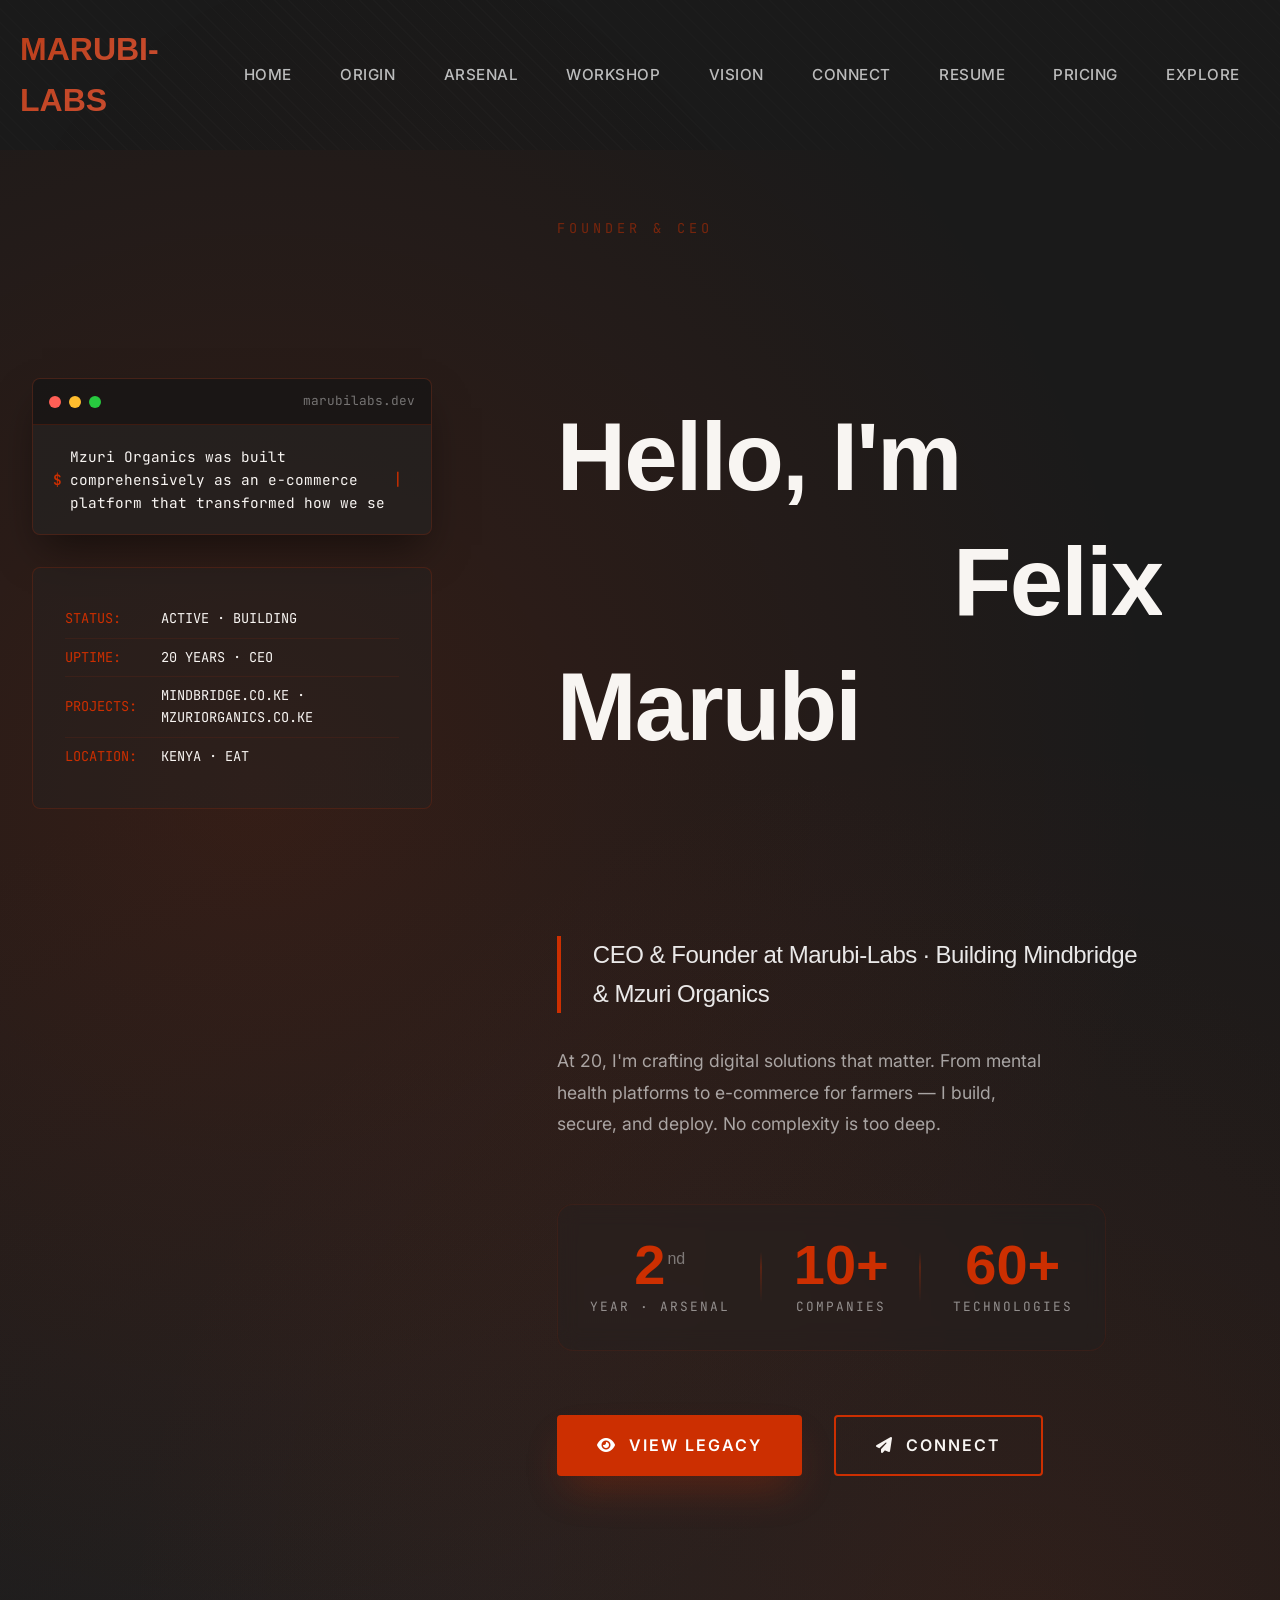
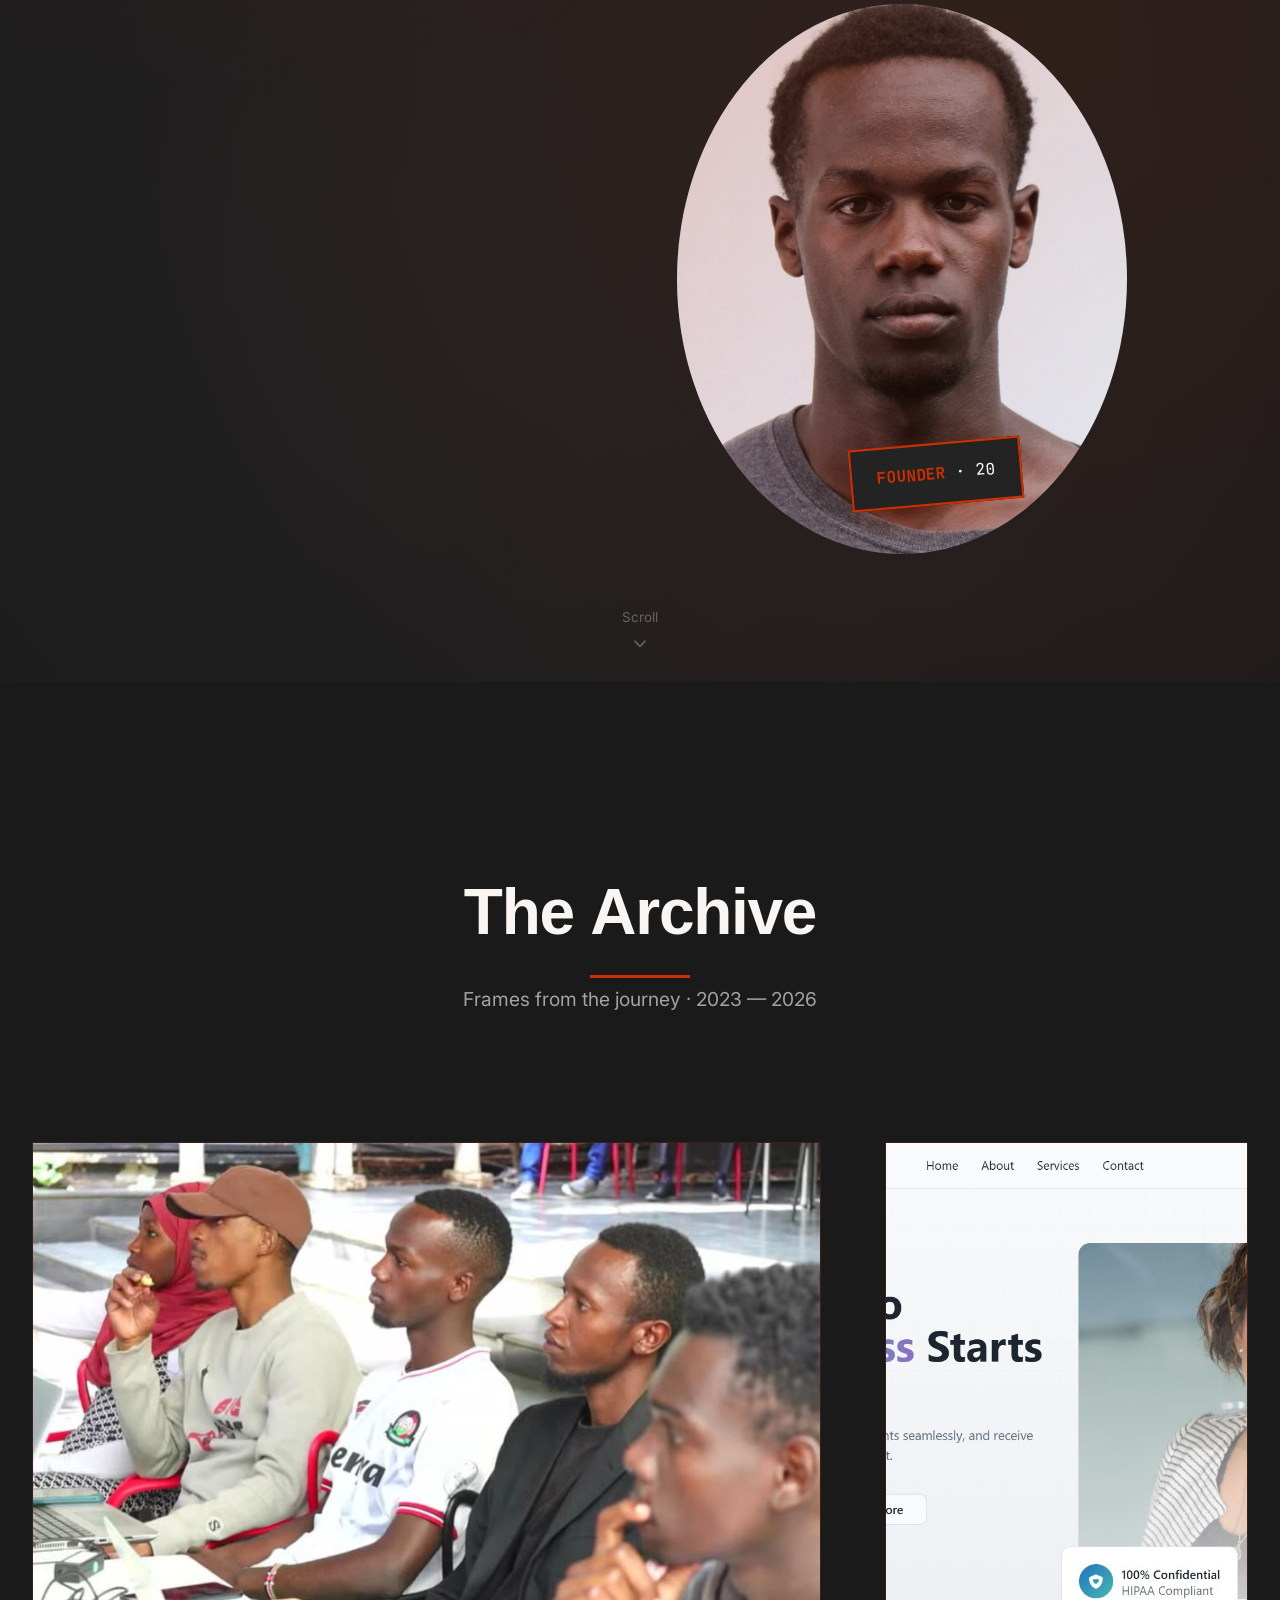
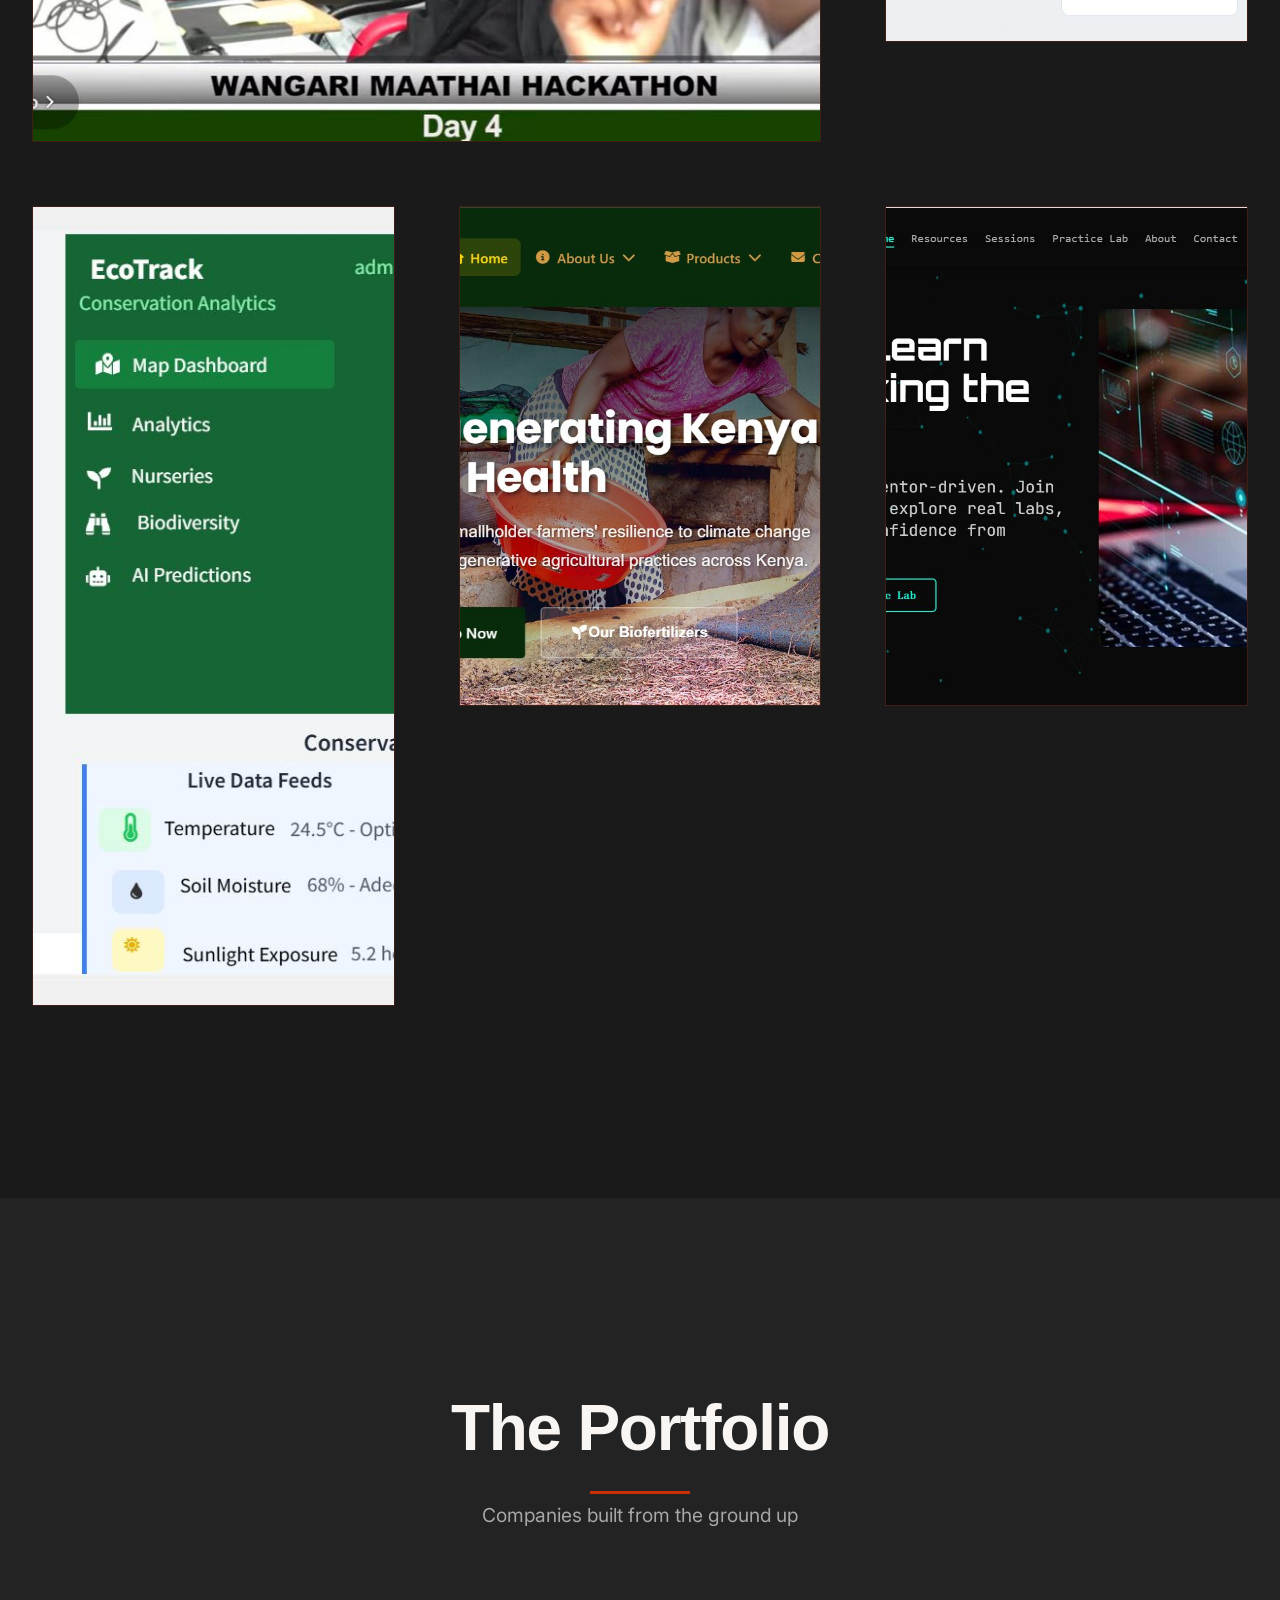
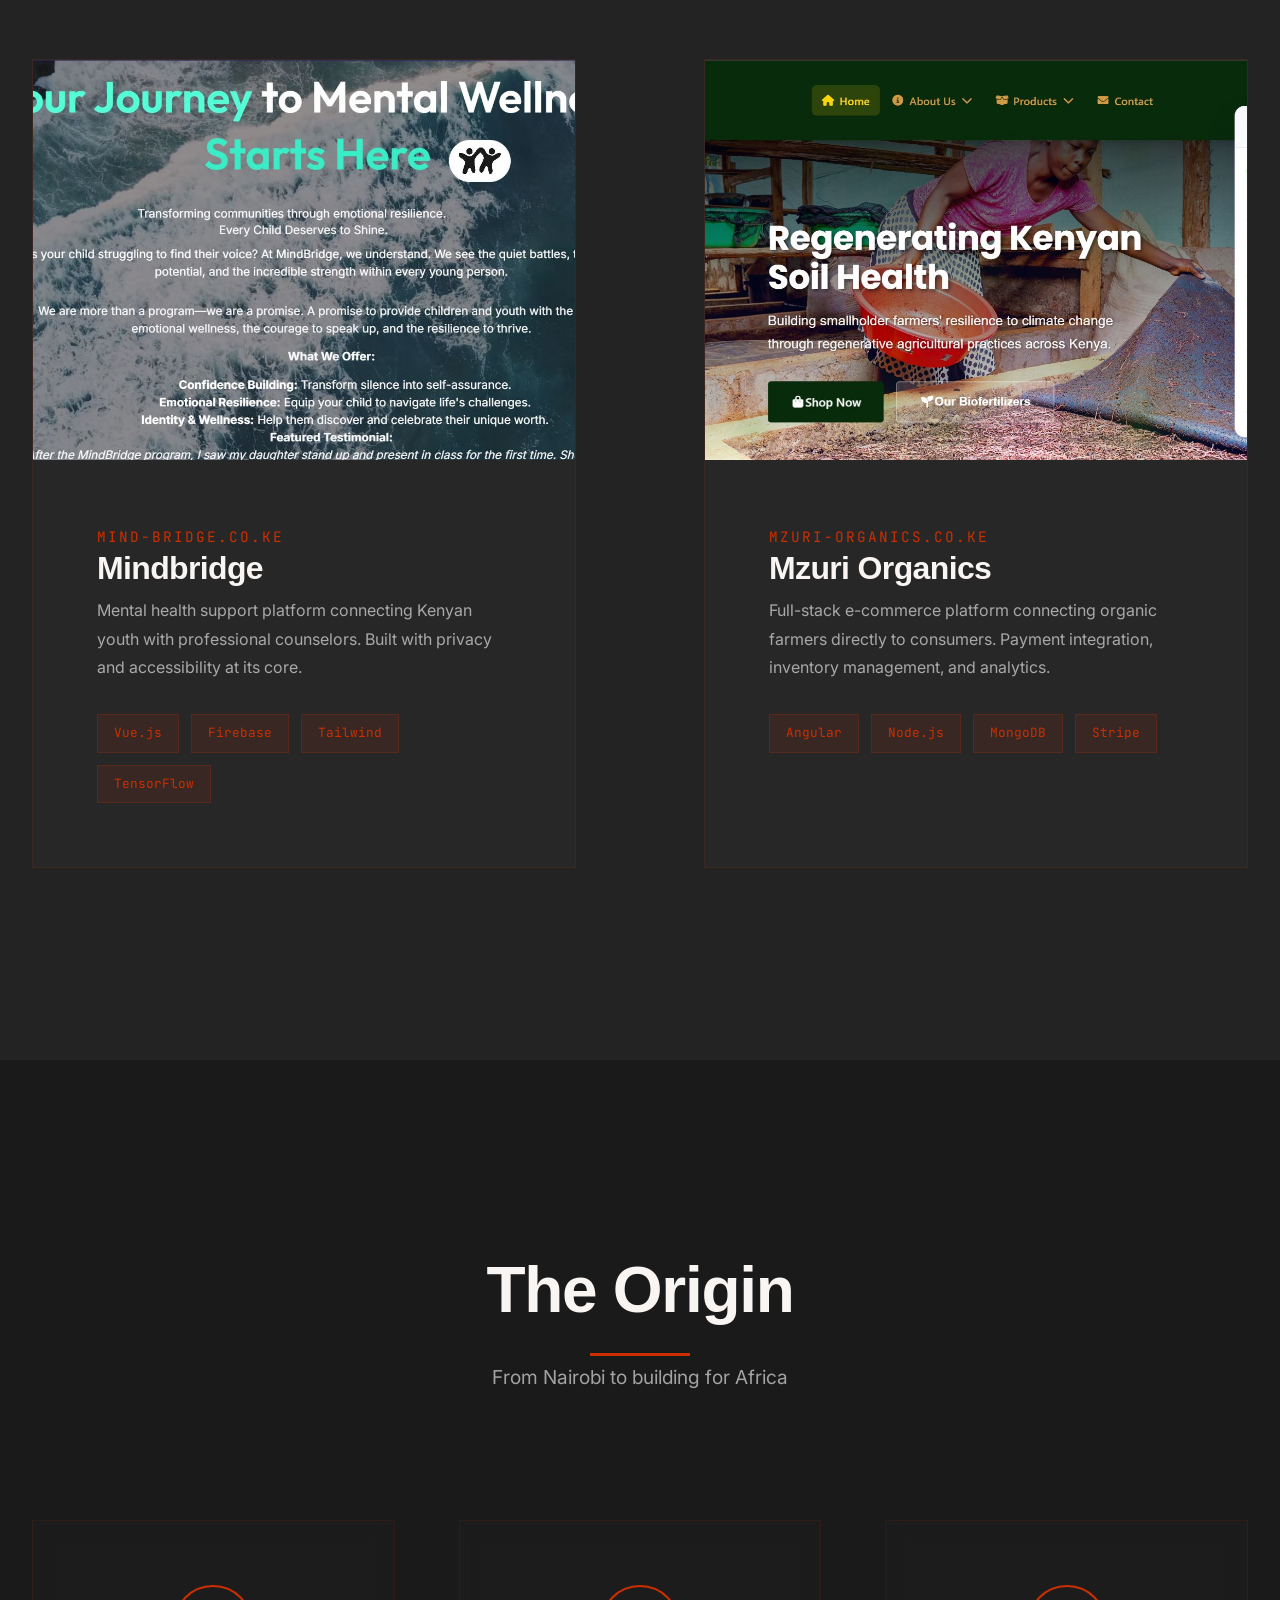
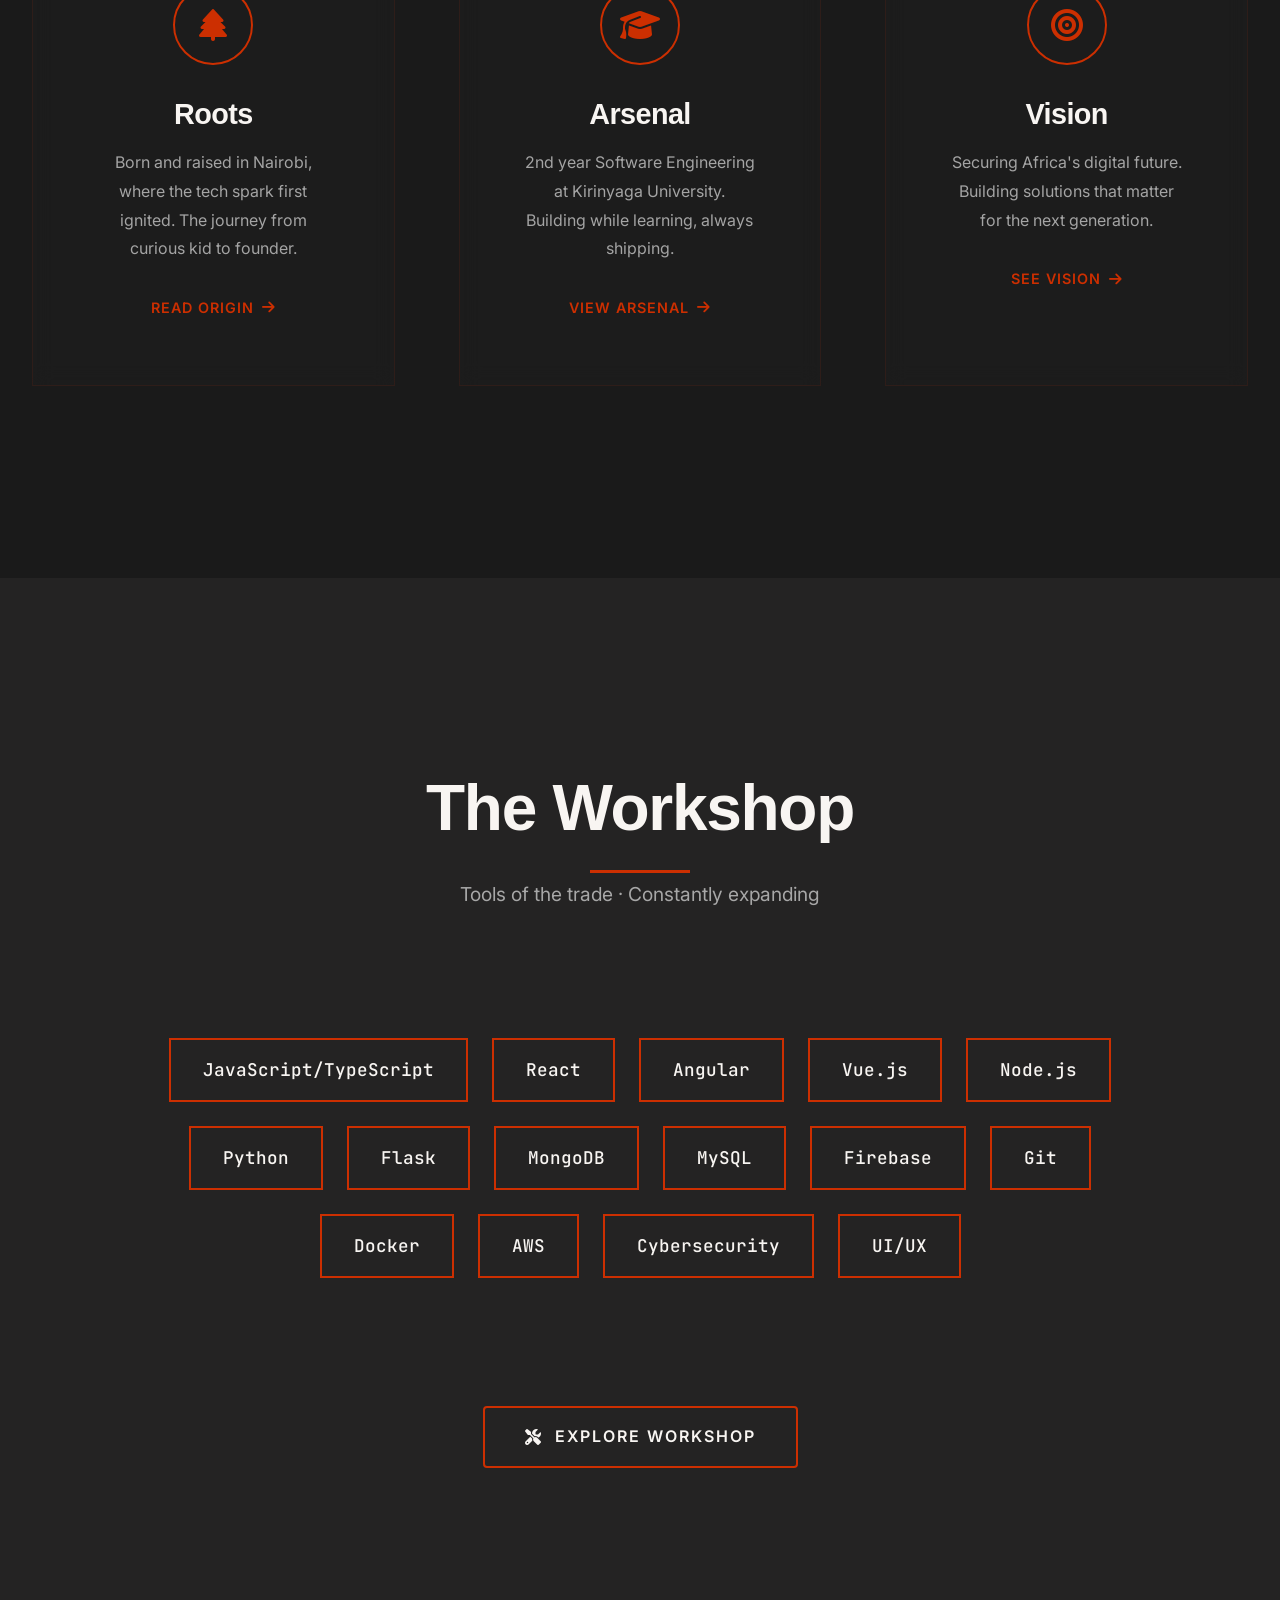
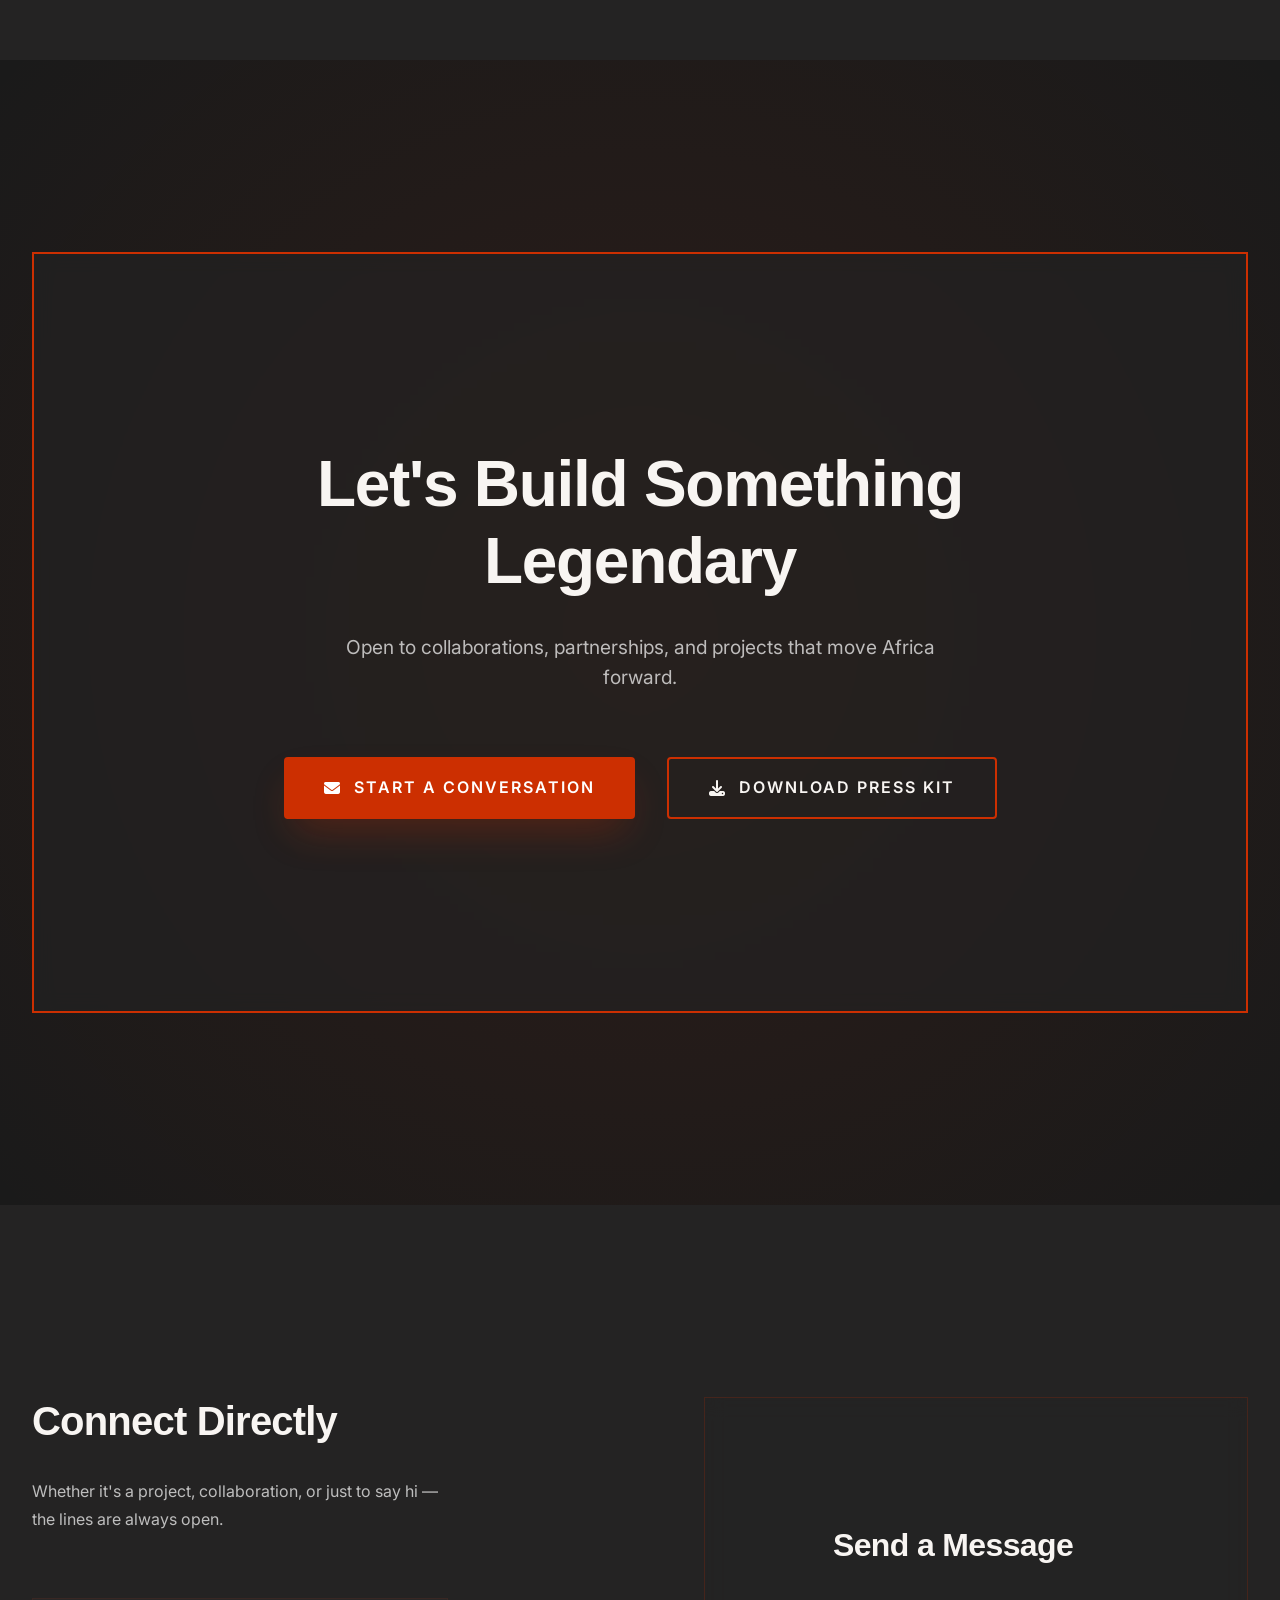
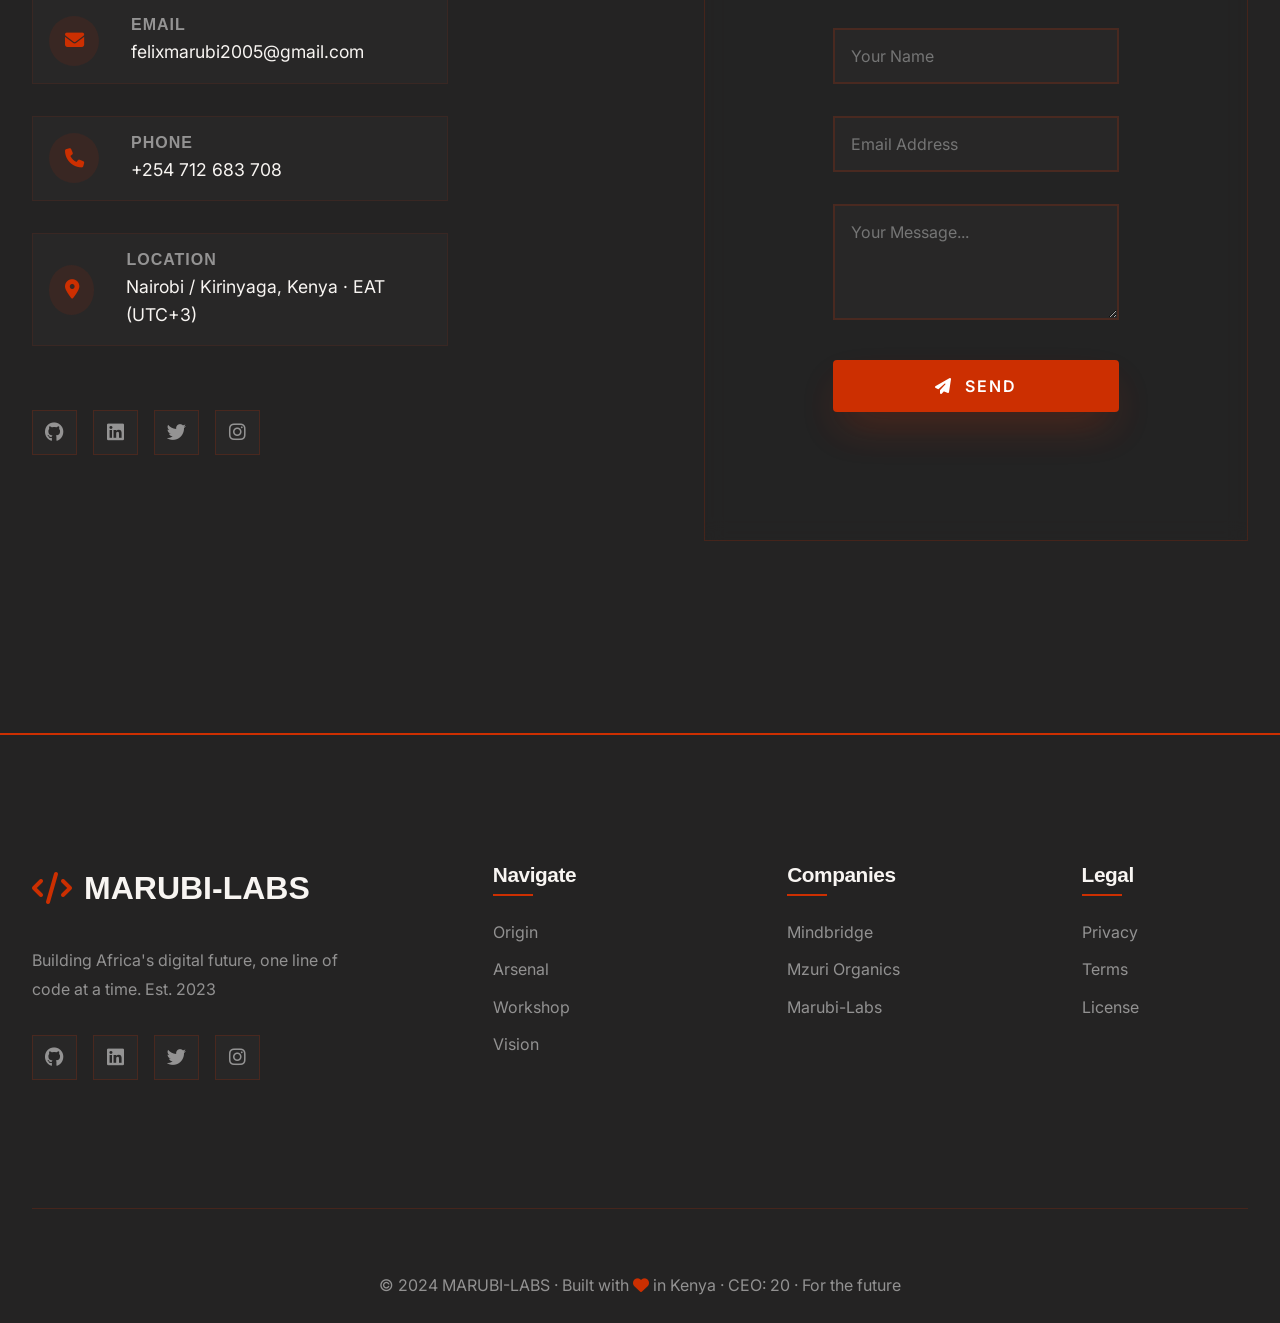
==== index.html @ 38aa1101 "heaven" ====
<!DOCTYPE html>
<html lang="en">
<head>
    <meta charset="UTF-8">
    <meta name="viewport" content="width=device-width, initial-scale=1.0">
    
    <!-- Primary Meta Tags -->
    <title>Felix Marubi | CEO & Founder at Marubi-Labs</title>
    <meta name="title" content="Felix Marubi | CEO & Founder at Marubi-Labs">
    <meta name="description" content="CEO of Marubi-Labs, building Mindbridge and Mzuri Organics. Software Engineering student at Kirinyaga University creating innovative solutions for African communities.">
    <meta name="keywords" content="Felix Marubi, Marubi-Labs, CEO, Software Engineer, Mindbridge, Mzuri Organics, Kirinyaga University, Web Developer, Kenya">
    <meta name="author" content="Felix Marubi">
    <meta name="robots" content="index, follow">
    
    <!-- Open Graph / Facebook -->
    <meta property="og:type" content="website">
    <meta property="og:url" content="https://marubilabs.com/">
    <meta property="og:title" content="Felix Marubi | CEO & Founder at Marubi-Labs">
    <meta property="og:description" content="Building Mindbridge, Mzuri Organics, and innovative solutions for African communities.">
    <meta property="og:image" content="images/og-image.jpg">
    
    <!-- Twitter -->
    <meta property="twitter:card" content="summary_large_image">
    <meta property="twitter:url" content="https://marubilabs.com/">
    <meta property="twitter:title" content="Felix Marubi | CEO & Founder at Marubi-Labs">
    <meta property="twitter:description" content="Building Mindbridge, Mzuri Organics, and innovative solutions for African communities.">
    <meta property="twitter:image" content="images/og-image.jpg">
    
    <!-- Favicon -->
    <link rel="icon" type="image/x-icon" href="images/icons/favicon.ico">
    <link rel="apple-touch-icon" sizes="180x180" href="images/icons/apple-touch-icon.png">
    
    <!-- Fonts & Icons -->
    <link rel="preconnect" href="https://fonts.googleapis.com">
    <link rel="preconnect" href="https://fonts.gstatic.com" crossorigin>
    <link href="https://fonts.googleapis.com/css2?family=Inter:wght@300;400;500;600;700;800&display=swap" rel="stylesheet">
    <link href="https://fonts.googleapis.com/css2?family=JetBrains+Mono:wght@400;500;600;700&display=swap" rel="stylesheet">
    <link rel="stylesheet" href="https://cdnjs.cloudflare.com/ajax/libs/font-awesome/6.4.0/css/all.min.css">
    
    <!-- CSS -->
    <link rel="stylesheet" href="css/pages/home.css">
    <style>
        /* Brand Colors - Quick Fix */
        :root {
            --marubi-ember: #cc2f01;
            --marubi-onyx: #242323;
        }
        
        /* Hero Content Layout - Terminal Left, Text Right */
        .hero-content {
            display: grid;
            grid-template-columns: 0.8fr 1.2fr;
            gap: var(--space-lg);
            align-items: start;
            position: relative;
            z-index: 10;
        }
        
        /* Terminal Column */
        .terminal-column {
            display: flex;
            flex-direction: column;
            gap: var(--space-md);
            padding-top: 100px; /* Align with hero text */
        }
        
        /* Live Reviews - Adjusted for left column */
        .live-reviews {
            background: rgba(36, 35, 35, 0.6);
            backdrop-filter: blur(10px);
            border: 1px solid rgba(204, 47, 1, 0.2);
            border-radius: 8px;
            width: 100%;
            max-width: 400px;
            overflow: hidden;
            box-shadow: var(--shadow-onyx);
            margin: 0;
        }
        
        /* Additional Terminal Info */
        .terminal-info {
            background: rgba(36, 35, 35, 0.4);
            backdrop-filter: blur(10px);
            border: 1px solid rgba(204, 47, 1, 0.2);
            border-radius: 8px;
            padding: var(--space-md);
            max-width: 400px;
            font-family: 'JetBrains Mono', monospace;
        }
        
        .terminal-info-item {
            display: flex;
            align-items: center;
            gap: var(--space-sm);
            padding: 0.5rem 0;
            border-bottom: 1px solid rgba(204, 47, 1, 0.1);
        }
        
        .terminal-info-item:last-child {
            border-bottom: none;
        }
        
        .terminal-info-label {
            color: var(--marubi-ember);
            font-size: 0.85rem;
            min-width: 80px;
        }
        
        .terminal-info-value {
            color: var(--marubi-cream);
            font-size: 0.85rem;
        }
        
        /* Hero Text Column */
        .hero-text-column {
            display: flex;
            flex-direction: column;
            gap: var(--space-md);
        }
        
        /* Hero Text adjustments */
        .hero-text {
            position: relative;
        }
        
        .hero-text::before {
            content: 'FOUNDER & CEO';
            position: absolute;
            top: -60px;
            left: 0;
            font-family: 'JetBrains Mono', monospace;
            font-size: 0.85rem;
            color: var(--marubi-ember);
            letter-spacing: 4px;
            opacity: 0.5;
        }
        
        .hero-title {
            font-size: clamp(3rem, 8vw, 6rem);
            font-weight: 800;
            line-height: 1.1;
            margin-bottom: var(--space-md);
        }
        
        .hero-title .greeting {
            font-size: clamp(1.2rem, 3vw, 2rem);
            font-weight: 400;
            color: rgba(255, 255, 255, 0.6);
            margin-bottom: 0.5rem;
            letter-spacing: 4px;
            text-transform: uppercase;
        }
        
        .hero-title .name {
            background: var(--gradient-ember);
            -webkit-background-clip: text;
            -webkit-text-fill-color: transparent;
            font-size: clamp(3.5rem, 10vw, 7rem);
            position: relative;
            display: inline-block;
        }
        
        .hero-title .name::after {
            content: '';
            position: absolute;
            bottom: 10px;
            left: 0;
            width: 100%;
            height: 4px;
            background: var(--gradient-ember);
            transform: scaleX(0);
            transform-origin: left;
            animation: slideIn 1s ease 1s forwards;
        }
        
        .hero-subtitle {
            font-size: clamp(1.2rem, 3vw, 1.5rem);
            font-weight: 400;
            color: rgba(255, 255, 255, 0.9);
            margin-bottom: var(--space-md);
            line-height: 1.6;
            max-width: 600px;
            border-left: 4px solid var(--marubi-ember);
            padding-left: var(--space-md);
        }
        
        .hero-description {
            font-size: 1.1rem;
            color: rgba(255, 255, 255, 0.6);
            margin-bottom: var(--space-lg);
            line-height: 1.8;
            max-width: 500px;
        }
        
        /* Stats adjustment */
        .hero-stats {
            display: flex;
            gap: var(--space-lg);
            margin-bottom: var(--space-lg);
            padding: var(--space-md);
            background: rgba(36, 35, 35, 0.3);
            backdrop-filter: blur(10px);
            border-radius: 16px;
            border: 1px solid rgba(204, 47, 1, 0.1);
            max-width: fit-content;
        }
        
        /* Responsive */
        @media (max-width: 1200px) {
            .hero-content {
                grid-template-columns: 0.9fr 1.1fr;
                gap: var(--space-md);
            }
        }
        
        @media (max-width: 992px) {
            .hero-content {
                grid-template-columns: 1fr;
                gap: var(--space-lg);
            }
            
            .terminal-column {
                align-items: center;
                padding-top: 0;
            }
            
            .hero-text-column {
                align-items: center;
                text-align: center;
            }
            
            .hero-subtitle {
                border-left: none;
                border-top: 4px solid var(--marubi-ember);
                padding-top: var(--space-md);
                margin-left: auto;
                margin-right: auto;
            }
            
            .hero-description {
                margin-left: auto;
                margin-right: auto;
            }
            
            .hero-stats {
                margin-left: auto;
                margin-right: auto;
            }
            
            .hero-buttons {
                justify-content: center;
            }
        }
    </style>
</head>
<body>
    <!-- Navigation -->
    <nav class="navbar">
        <div class="nav-container">
            <a href="index.html" class="logo">
                <span class="logo-text">MARUBI-LABS</span>
            </a>
            
            <!-- Desktop Navigation Menu -->
            <div class="nav-menu">
                <a href="index.html" class="nav-link active">Home</a>
                <a href="origin.html" class="nav-link">Origin</a>
                <a href="arsenal.html" class="nav-link">Arsenal</a>
                <a href="workshop.html" class="nav-link">Workshop</a>
                <a href="vision.html" class="nav-link">Vision</a>
                <a href="connect.html" class="nav-link">Connect</a>
                <a href="resume.html" class="nav-link">Resume</a>
                <a href="services.html" class="nav-link">Pricing</a>
                <a href="navigation.html" class="nav-link">Explore</a>
            </div>
            
            <!-- Mobile Toggle Button - Links to navigation.html -->
            <div class="nav-actions">
                <a href="navigation.html" class="menu-toggle" id="menuToggle">
                    <i class="fas fa-bars"></i>
                </a>
            </div>
        </div>
        
        <div class="scroll-progress" id="scrollProgress"></div>
    </nav>

    <!-- Hero Section - The Statement -->
    <section class="hero">
        <div class="container">
            <div class="hero-content">
                <!-- LEFT COLUMN - Terminal -->
                <div class="terminal-column animate-fade-in">
                    <!-- Live Reviews Terminal -->
                    <div class="live-reviews">
                        <div class="terminal-header">
                            <span class="terminal-dot red"></span>
                            <span class="terminal-dot yellow"></span>
                            <span class="terminal-dot green"></span>
                            <span class="terminal-title">marubilabs.dev</span>
                        </div>
                        <div class="terminal-body">
                            <span class="prompt">$</span>
                            <span class="typing-text" id="typingReview">Building Africa's digital future</span>
                            <span class="cursor">|</span>
                            <span class="rating-stars" id="ratingStars">★★★★★</span>
                        </div>
                    </div>
                    
                    <!-- Additional Terminal Info -->
                    <div class="terminal-info">
                        <div class="terminal-info-item">
                            <span class="terminal-info-label">STATUS:</span>
                            <span class="terminal-info-value">ACTIVE · BUILDING</span>
                        </div>
                        <div class="terminal-info-item">
                            <span class="terminal-info-label">UPTIME:</span>
                            <span class="terminal-info-value">20 YEARS · CEO</span>
                        </div>
                        <div class="terminal-info-item">
                            <span class="terminal-info-label">PROJECTS:</span>
                            <span class="terminal-info-value">MINDBRIDGE.CO.KE · MZURIORGANICS.CO.KE</span>
                        </div>
                        <div class="terminal-info-item">
                            <span class="terminal-info-label">LOCATION:</span>
                            <span class="terminal-info-value">KENYA · EAT</span>
                        </div>
                    </div>
                </div>
                
                <!-- RIGHT COLUMN - Hero Text -->
                <div class="hero-text-column">
                    <div class="hero-text">
                        <h1 class="hero-title">
                            <span class="greeting">Hello, I'm</span>
                            <span class="name">Felix Marubi</span>
                        </h1>
                        
                        <h2 class="hero-subtitle animate-slide-up delay-1">
                            CEO & Founder at Marubi-Labs · Building Mindbridge & Mzuri Organics
                        </h2>
                        
                        <p class="hero-description animate-slide-up delay-2">
                            At 20, I'm crafting digital solutions that matter. From mental health platforms 
                            to e-commerce for farmers — I build, secure, and deploy. No complexity is too deep.
                        </p>
                        
                        <div class="hero-stats animate-slide-up delay-3">
                            <div class="stat-item">
                                <div class="stat-number">2<sup>nd</sup></div>
                                <div class="stat-label">Year · Arsenal</div>
                            </div>
                            <div class="stat-item">
                                <div class="stat-number">10+</div>
                                <div class="stat-label">Companies</div>
                            </div>
                            <div class="stat-item">
                                <div class="stat-number">60+</div>
                                <div class="stat-label">Technologies</div>
                            </div>
                        </div>
                        
                        <div class="hero-buttons animate-slide-up delay-4">
                            <a href="#gallery" class="btn btn-primary">
                                <i class="fas fa-eye"></i>
                                View Legacy
                            </a>
                            <a href="connect.html" class="btn btn-outline">
                                <i class="fas fa-paper-plane"></i>
                                Connect
                            </a>
                        </div>
                    </div>
                </div>
                
                <!-- Hero Image (moved to right side) -->
                <div class="hero-image animate-float" style="grid-column: 2; margin-top: var(--space-lg);">
                    <div class="profile-frame">
                        <img src="images/profile/profile.jpg" alt="Felix Marubi - CEO" class="profile-img">
                        <div class="founder-badge">
                            <span>FOUNDER</span> · 20
                        </div>
                    </div>
                </div>
            </div>
        </div>
        
        <div class="scroll-indicator">
            <span>Scroll</span>
            <i class="fas fa-chevron-down"></i>
        </div>
    </section>

    <!-- Gallery Section - The Archive -->
    <section id="gallery" class="gallery-section">
        <div class="container">
            <div class="section-header">
                <h2 class="section-title">The Archive</h2>
                <p class="section-subtitle">Frames from the journey · 2023 — 2026</p>
            </div>
            
            <div class="gallery-grid">
                <div class="gallery-item large">
                    <img src="images/gallery/hackathon1.JPG" alt="Command Center" class="gallery-image">
                    <div class="gallery-overlay">
                        <h3>Hackathon Challenges</h3>
                        <p>Presented a project on climate conservation</p>
                        <span class="gallery-tag">2024</span>
                    </div>
                </div>
                
                <div class="gallery-item">
                    <img src="images/gallery/alihas.JPG" alt="Mindbridge Team" class="gallery-image">
                    <div class="gallery-overlay">
                        <h3>Mindbridge</h3>
                        <p>Mental health platform for Kenyan school children</p>
                        <span class="gallery-tag">2024</span>
                    </div>
                </div>
                
                <div class="gallery-item tall">
                    <img src="images/gallery/Eco Track design.JPG" alt="Code" class="gallery-image">
                    <div class="gallery-overlay">
                        <h3>Echo-Track</h3>
                        <p>Building scalable solutions for farmers</p>
                        <span class="gallery-tag">2024</span>
                    </div>
                </div>
                
                <div class="gallery-item">
                    <img src="images/gallery/accessibility.JPG" alt="Mzuri Organics" class="gallery-image">
                    <div class="gallery-overlay">
                        <h3>Mzuri Organics</h3>
                        <p>E-commerce for Kenyan farmers</p>
                        <span class="gallery-tag">2023</span>
                    </div>
                </div>
                
                <div class="gallery-item">
                    <img src="images/gallery/bytelab.JPG" alt="Cybersecurity Lab" class="gallery-image">
                    <div class="gallery-overlay">
                        <h3>Cybersecurity</h3>
                        <p>Securing African digital infrastructure</p>
                        <span class="gallery-tag">2024</span>
                    </div>
                </div>
            </div>
        </div>
    </section>

    <!-- Projects Showcase - The Companies -->
    <section class="projects-showcase">
        <div class="container">
            <div class="section-header">
                <h2 class="section-title">The Portfolio</h2>
                <p class="section-subtitle">Companies built from the ground up</p>
            </div>
            
            <div class="projects-grid">
                <!-- Mindbridge -->
                <div class="project-card">
                    <div class="project-image">
                        <img src="images/gallery/best landing.JPG" alt="Mindbridge">
                    </div>
                    <div class="project-content">
                        <span class="company">mind-bridge.co.ke</span>
                        <h3>Mindbridge</h3>
                        <p>Mental health support platform connecting Kenyan youth with professional counselors. Built with privacy and accessibility at its core.</p>
                        <div class="project-tech">
                            <span>Vue.js</span>
                            <span>Firebase</span>
                            <span>Tailwind</span>
                            <span>TensorFlow</span>
                        </div>
                    </div>
                </div>
                
                <!-- Mzuri Organics -->
                <div class="project-card">
                    <div class="project-image">
                        <img src="images/gallery/accessibility.JPG" alt="Mzuri Organics">
                    </div>
                    <div class="project-content">
                        <span class="company">mzuri-organics.co.ke</span>
                        <h3>Mzuri Organics</h3>
                        <p>Full-stack e-commerce platform connecting organic farmers directly to consumers. Payment integration, inventory management, and analytics.</p>
                        <div class="project-tech">
                            <span>Angular</span>
                            <span>Node.js</span>
                            <span>MongoDB</span>
                            <span>Stripe</span>
                        </div>
                    </div>
                </div>
            </div>
        </div>
    </section>

    <!-- About Preview - The Origin -->
    <section class="about-preview">
        <div class="container">
            <div class="section-header">
                <h2 class="section-title">The Origin</h2>
                <p class="section-subtitle">From Nairobi to building for Africa</p>
            </div>
            
            <div class="about-grid">
                <div class="about-card">
                    <div class="card-icon">
                        <i class="fas fa-tree"></i>
                    </div>
                    <h3>Roots</h3>
                    <p>Born and raised in Nairobi, where the tech spark first ignited. The journey from curious kid to founder.</p>
                    <a href="origin.html" class="card-link">
                        Read Origin <i class="fas fa-arrow-right"></i>
                    </a>
                </div>
                
                <div class="about-card">
                    <div class="card-icon">
                        <i class="fas fa-graduation-cap"></i>
                    </div>
                    <h3>Arsenal</h3>
                    <p>2nd year Software Engineering at Kirinyaga University. Building while learning, always shipping.</p>
                    <a href="arsenal.html" class="card-link">
                        View Arsenal <i class="fas fa-arrow-right"></i>
                    </a>
                </div>
                
                <div class="about-card">
                    <div class="card-icon">
                        <i class="fas fa-bullseye"></i>
                    </div>
                    <h3>Vision</h3>
                    <p>Securing Africa's digital future. Building solutions that matter for the next generation.</p>
                    <a href="vision.html" class="card-link">
                        See Vision <i class="fas fa-arrow-right"></i>
                    </a>
                </div>
            </div>
        </div>
    </section>

    <!-- Skills Section - The Workshop -->
    <section class="skills-section">
        <div class="container">
            <div class="section-header">
                <h2 class="section-title">The Workshop</h2>
                <p class="section-subtitle">Tools of the trade · Constantly expanding</p>
            </div>
            
            <div class="skills-cloud">
                <span class="skill-tag">JavaScript/TypeScript</span>
                <span class="skill-tag">React</span>
                <span class="skill-tag">Angular</span>
                <span class="skill-tag">Vue.js</span>
                <span class="skill-tag">Node.js</span>
                <span class="skill-tag">Python</span>
                <span class="skill-tag">Flask</span>
                <span class="skill-tag">MongoDB</span>
                <span class="skill-tag">MySQL</span>
                <span class="skill-tag">Firebase</span>
                <span class="skill-tag">Git</span>
                <span class="skill-tag">Docker</span>
                <span class="skill-tag">AWS</span>
                <span class="skill-tag">Cybersecurity</span>
                <span class="skill-tag">UI/UX</span>
            </div>
            
            <div class="text-center">
                <a href="workshop.html" class="btn btn-outline">
                    <i class="fas fa-tools"></i>
                    Explore Workshop
                </a>
            </div>
        </div>
    </section>

    <!-- CTA Section -->
    <section class="cta-section">
        <div class="container">
            <div class="cta-card">
                <h2>Let's Build Something Legendary</h2>
                <p>Open to collaborations, partnerships, and projects that move Africa forward.</p>
                <div class="cta-buttons">
                    <a href="connect.html" class="btn btn-primary">
                        <i class="fas fa-envelope"></i>
                        Start a Conversation
                    </a>
                    <a href="assets/resume/felix-marubi-resume.pdf" class="btn btn-outline" download>
                        <i class="fas fa-download"></i>
                        Download Press Kit
                    </a>
                </div>
            </div>
        </div>
    </section>

    <!-- Contact Preview -->
    <section class="contact-section">
        <div class="container">
            <div class="contact-grid">
                <!-- Contact Info -->
                <div class="contact-info">
                    <h2>Connect Directly</h2>
                    <p>Whether it's a project, collaboration, or just to say hi — the lines are always open.</p>
                    
                    <div class="info-items">
                        <div class="info-item">
                            <i class="fas fa-envelope"></i>
                            <div>
                                <h3>Email</h3>
                                <a href="mailto:felixmarubi2005@gmail.com">felixmarubi2005@gmail.com</a>
                            </div>
                        </div>
                        
                        <div class="info-item">
                            <i class="fas fa-phone"></i>
                            <div>
                                <h3>Phone</h3>
                                <a href="tel:+254712683708">+254 712 683 708</a>
                            </div>
                        </div>
                        
                        <div class="info-item">
                            <i class="fas fa-map-marker-alt"></i>
                            <div>
                                <h3>Location</h3>
                                <p>Nairobi / Kirinyaga, Kenya · EAT (UTC+3)</p>
                            </div>
                        </div>
                    </div>
                    
                    <div class="social-links">
                        <a href="https://github.com/Marubi23" target="_blank" class="social-link">
                            <i class="fab fa-github"></i>
                        </a>
                        <a href="https://linkedin.com/in/felixmarubi" target="_blank" class="social-link">
                            <i class="fab fa-linkedin"></i>
                        </a>
                        <a href="https://twitter.com/felixmarubi" target="_blank" class="social-link">
                            <i class="fab fa-twitter"></i>
                        </a>
                        <a href="https://www.instagram.com/marubi___/" target="_blank" class="social-link">
                            <i class="fab fa-instagram"></i>
                        </a>
                    </div>
                </div>
                
                <!-- Quick Contact Form -->
                <div class="contact-form">
                    <h2>Send a Message</h2>
                    <form id="quickContactForm">
                        <div class="form-group">
                            <input type="text" placeholder="Your Name" required>
                        </div>
                        <div class="form-group">
                            <input type="email" placeholder="Email Address" required>
                        </div>
                        <div class="form-group">
                            <textarea rows="4" placeholder="Your Message..." required></textarea>
                        </div>
                        <button type="submit" class="btn btn-primary btn-block">
                            <i class="fas fa-paper-plane"></i>
                            Send
                        </button>
                    </form>
                </div>
            </div>
        </div>
    </section>

    <!-- Footer -->
    <footer class="footer">
        <div class="container">
            <div class="footer-grid">
                <div class="footer-col">
                    <a href="index.html" class="footer-logo">
                        <i class="fas fa-code"></i>
                        <span>MARUBI-LABS</span>
                    </a>
                    <p>Building Africa's digital future, one line of code at a time. Est. 2023</p>
                    <div class="social-links">
                        <a href="https://github.com/Marubi23" target="_blank" class="social-link">
                            <i class="fab fa-github"></i>
                        </a>
                        <a href="https://linkedin.com/in/felixmarubi" target="_blank" class="social-link">
                            <i class="fab fa-linkedin"></i>
                        </a>
                        <a href="https://twitter.com/felixmarubi" target="_blank" class="social-link">
                            <i class="fab fa-twitter"></i>
                        </a>
                        <a href="https://www.instagram.com/marubi___/" target="_blank" class="social-link">
                            <i class="fab fa-instagram"></i>
                        </a>
                    </div>
                </div>
                
                <div class="footer-col">
                    <h3>Navigate</h3>
                    <ul>
                        <li><a href="origin.html">Origin</a></li>
                        <li><a href="arsenal.html">Arsenal</a></li>
                        <li><a href="workshop.html">Workshop</a></li>
                        <li><a href="vision.html">Vision</a></li>
                    </ul>
                </div>
                
                <div class="footer-col">
                    <h3>Companies</h3>
                    <ul>
                        <li><a href="https://mind-bridge.co.ke" target="_blank">Mindbridge</a></li>
                        <li><a href="https://mzuri-organics.co.ke" target="_blank">Mzuri Organics</a></li>
                        <li><a href="#">Marubi-Labs</a></li>
                    </ul>
                </div>
                
                <div class="footer-col">
                    <h3>Legal</h3>
                    <ul>
                        <li><a href="#">Privacy</a></li>
                        <li><a href="#">Terms</a></li>
                        <li><a href="#">License</a></li>
                    </ul>
                </div>
            </div>
            
            <div class="footer-bottom">
                <p>© 2024 MARUBI-LABS · Built with <i class="fas fa-heart" style="color: #cc2f01;"></i> in Kenya · CEO: 20 · For the future</p>
            </div>
        </div>
    </footer>

    <!-- Back to Top -->
    <button class="back-to-top" id="backToTop">
        <i class="fas fa-chevron-up"></i>
    </button>

    <!-- JavaScript -->
    <script src="js/main.js"></script>
    <script src="js/animations.js"></script>
    <script>

        // Terminal typing effect
        const reviews = [
            "Building Mindbridge for mental health",
            "Mzuri Organics serving farmers",
            "Securing African digital space",
            "20 · CEO · Building legacy"
        ];
        let index = 0;
        const typingElement = document.getElementById('typingReview');
        
        function typeReview() {
            typingElement.style.opacity = '0';
            setTimeout(() => {
                typingElement.textContent = reviews[index];
                typingElement.style.opacity = '1';
                index = (index + 1) % reviews.length;
            }, 500);
        }
        
        setInterval(typeReview, 3000);

        // Download functions for press kit
        document.getElementById('downloadPressPDF')?.addEventListener('click', function(e) {
            e.preventDefault();
            window.open('resume.html', '_blank');
            setTimeout(() => {
                alert('On the resume page, click "Download PDF" to save your copy.');
            }, 1000);
        });

        document.getElementById('downloadPressHTML')?.addEventListener('click', function(e) {
            e.preventDefault();
            window.open('resume.html', '_blank');
            setTimeout(() => {
                alert('On the resume page, click "Download Web Version" to save your copy.');
            }, 1000);
        });
    </script>
</body>
</html>
---- css/pages/home.css ----
/* ============================================
   MARUBI-LABS • LEGENDARY EDITION
   CEO: Felix Marubi • Age 20 • Built for Greatness
   Signature Colors: #cc2f01 (Ember) • #242323 (Onyx)
   ============================================ */

/* Import Premium Fonts */
@import url('https://fonts.googleapis.com/css2?family=Inter:wght@300;400;500;600;700;800&display=swap');
@import url('https://fonts.googleapis.com/css2?family=JetBrains+Mono:wght@400;500;600;700&display=swap');
@import url('https://api.fontshare.com/v2/css?f[]=clash-display@400,500,600,700&f[]=sentient@400,500,600&display=swap');

/* ===== BRAND VARIABLES ===== */
:root {
    /* Core Brand Colors - Your Identity */
    --marubi-ember: #cc2f01;        /* Primary - Bold, passionate, African sunset */
    --marubi-onyx: #242323;          /* Secondary - Strong foundation, depth */
    --marubi-ember-light: #e64d2e;    /* Lighter ember for gradients */
    --marubi-ember-dark: #a52500;     /* Darker ember for depth */
    --marubi-onyx-light: #3a3a3a;     /* Lighter onyx for contrast */
    --marubi-cream: #f8f5f2;          /* Off-white for text */
    --marubi-charcoal: #1a1a1a;       /* Near black for backgrounds */
    
    /* Glassmorphism */
    --glass-ember: rgba(204, 47, 1, 0.1);
    --glass-onyx: rgba(36, 35, 35, 0.8);
    --glass-light: rgba(255, 255, 255, 0.05);
    
    /* Shadows - Ember Glow */
    --shadow-ember: 0 20px 40px -10px rgba(204, 47, 1, 0.3);
    --shadow-ember-strong: 0 30px 60px -10px rgba(204, 47, 1, 0.5);
    --shadow-onyx: 0 20px 40px -10px rgba(0, 0, 0, 0.5);
    
    /* Gradients */
    --gradient-ember: linear-gradient(135deg, #cc2f01, #e64d2e);
    --gradient-onyx: linear-gradient(135deg, #242323, #3a3a3a);
    --gradient-premium: linear-gradient(135deg, #cc2f01, #242323);
    
    /* Transitions */
    --transition-smooth: all 0.5s cubic-bezier(0.175, 0.885, 0.32, 1.275);
    --transition-fast: all 0.3s ease;
    
    /* Spacing - Generous for that premium feel */
    --space-xs: 0.5rem;
    --space-sm: 1rem;
    --space-md: 2rem;
    --space-lg: 4rem;
    --space-xl: 8rem;
    --space-2xl: 12rem;
}

/* ===== RESET & BASE ===== */
* {
    margin: 0;
    padding: 0;
    box-sizing: border-box;
}

html {
    scroll-behavior: smooth;
    font-size: 16px;
}

body {
    font-family: 'Inter', sans-serif;
    background: var(--marubi-charcoal);
    color: var(--marubi-cream);
    line-height: 1.6;
    overflow-x: hidden;
    position: relative;
}

/* Premium background texture */
body::before {
    content: '';
    position: fixed;
    top: 0;
    left: 0;
    width: 100%;
    height: 100%;
    background-image: 
        radial-gradient(circle at 30% 40%, rgba(204, 47, 1, 0.03) 0%, transparent 40%),
        radial-gradient(circle at 70% 60%, rgba(204, 47, 1, 0.02) 0%, transparent 40%),
        repeating-linear-gradient(45deg, rgba(255,255,255,0.01) 0px, rgba(255,255,255,0.01) 1px, transparent 1px, transparent 10px);
    pointer-events: none;
    z-index: -1;
}

.container {
    max-width: 1400px;
    margin: 0 auto;
    padding: 0 var(--space-md);
    position: relative;
    z-index: 2;
}

/* ===== TYPOGRAPHY - Silent Power ===== */
h1, h2, h3, h4, h5, h6 {
    font-family: 'Clash Display', sans-serif;
    font-weight: 700;
    line-height: 1.2;
    letter-spacing: -0.02em;
}

.text-gradient-ember {
    background: var(--gradient-ember);
    -webkit-background-clip: text;
    -webkit-text-fill-color: transparent;
    background-size: 200% 200%;
    animation: gradientFlow 8s ease infinite;
}

/* ===== PREMIUM NAVIGATION ===== */
.navbar {
    position: fixed;
    top: 0;
    left: 0;
    width: 100%;
    padding: 1.5rem var(--space-md);
    z-index: 1000;
    transition: var(--transition-fast);
    mix-blend-mode: exclusion;
}

.navbar.scrolled {
    background: var(--glass-onyx);
    backdrop-filter: blur(10px);
    padding: 1rem var(--space-md);
    border-bottom: 1px solid rgba(204, 47, 1, 0.2);
    mix-blend-mode: normal;
}

.nav-container {
    max-width: 1400px;
    margin: 0 auto;
    display: flex;
    align-items: center;
    justify-content: space-between;
}

/* Logo - CEO Style */
.logo {
    display: flex;
    align-items: center;
    gap: 0.75rem;
    font-family: 'Clash Display', sans-serif;
    font-size: 2rem;
    font-weight: 700;
    text-decoration: none;
    position: relative;
}

.logo-text {
    background: var(--gradient-ember);
    -webkit-background-clip: text;
    -webkit-text-fill-color: transparent;
    position: relative;
}

/* Navigation Menu */
.nav-menu {
    display: flex;
    align-items: center;
    gap: 0.5rem;
}

.nav-link {
    color: rgba(255, 255, 255, 0.8);
    text-decoration: none;
    font-weight: 500;
    font-size: 0.95rem;
    padding: 0.7rem 1.2rem;
    border-radius: 4px;
    transition: var(--transition-fast);
    position: relative;
    letter-spacing: 0.5px;
    text-transform: uppercase;
    border: 1px solid transparent;
}

.nav-link::before {
    content: '';
    position: absolute;
    bottom: 0;
    left: 50%;
    transform: translateX(-50%);
    width: 0;
    height: 2px;
    background: var(--marubi-ember);
    transition: width 0.3s ease;
}

.nav-link:hover::before {
    width: 30px;
}

.nav-link:hover {
    color: var(--marubi-cream);
    border-color: rgba(204, 47, 1, 0.3);
}

.nav-link.active {
    color: var(--marubi-ember);
    border: 1px solid rgba(204, 47, 1, 0.3);
    background: rgba(204, 47, 1, 0.05);
}

/* Menu Toggle - Hidden on Desktop */
.menu-toggle {
    display: none;
}

/* ===== HERO SECTION - The Statement ===== */
.hero {
    min-height: 100vh;
    display: flex;
    align-items: center;
    position: relative;
    padding: var(--space-xl) 0;
    background: var(--marubi-charcoal);
    overflow: hidden;
}

/* Hero Background - Ember Glow */
.hero::before {
    content: '';
    position: absolute;
    top: 0;
    left: 0;
    right: 0;
    bottom: 0;
    background: 
        radial-gradient(circle at 20% 30%, rgba(204, 47, 1, 0.15) 0%, transparent 50%),
        radial-gradient(circle at 80% 70%, rgba(204, 47, 1, 0.1) 0%, transparent 50%),
        radial-gradient(circle at 40% 80%, rgba(36, 35, 35, 0.8) 0%, transparent 60%);
    animation: emberPulse 8s ease infinite alternate;
}

@keyframes emberPulse {
    0% { opacity: 0.5; }
    50% { opacity: 0.8; }
    100% { opacity: 0.5; }
}

.hero-content {
    display: grid;
    grid-template-columns: 1.2fr 0.8fr;
    gap: var(--space-xl);
    align-items: center;
    position: relative;
    z-index: 10;
}

/* Live Reviews - Terminal Style */
.live-reviews {
    background: rgba(36, 35, 35, 0.6);
    backdrop-filter: blur(10px);
    border: 1px solid rgba(204, 47, 1, 0.2);
    border-radius: 8px;
    margin-bottom: 0px;
    max-width: 450px;
    overflow: hidden;
    box-shadow: var(--shadow-onyx);
}

.terminal-header {
    padding: 0.75rem 1rem;
    background: rgba(0, 0, 0, 0.3);
    border-bottom: 1px solid rgba(204, 47, 1, 0.2);
    display: flex;
    align-items: center;
    gap: 8px;
}

.terminal-dot {
    width: 12px;
    height: 12px;
    border-radius: 50%;
}

.terminal-dot.red { background: #ff5f56; }
.terminal-dot.yellow { background: #ffbd2e; }
.terminal-dot.green { background: #27c93f; }

.terminal-title {
    color: rgba(255, 255, 255, 0.4);
    font-size: 0.8rem;
    margin-left: auto;
    font-family: 'JetBrains Mono', monospace;
}

.terminal-body {
    padding: 1.25rem;
    min-height: 80px;
    display: flex;
    align-items: center;
    flex-wrap: wrap;
    gap: 8px;
    font-family: 'JetBrains Mono', monospace;
}

.prompt {
    color: var(--marubi-ember);
    font-weight: 600;
    font-size: 0.9rem;
    animation: pulse 2s infinite;
}

.typing-text {
    color: var(--marubi-cream);
    font-size: 0.9rem;
    flex: 1;
}

.cursor {
    color: var(--marubi-ember);
    animation: blink 1s infinite;
}

/* Hero Text - The Silent Statement */
.hero-text {
    position: relative;
}

.hero-text::before {
    content: 'FOUNDER & CEO';
    position: absolute;
    top: -60px;
    left: 0;
    font-family: 'JetBrains Mono', monospace;
    font-size: 0.85rem;
    color: var(--marubi-ember-light);
    letter-spacing: 4px;
    opacity: 0.5;
}

/* ===== UPDATED HERO TITLE STYLES ===== */
/* White greeting, Ember name */
.hero-title {
    font-size: clamp(3rem, 8vw, 6rem);
    font-weight: 800;
    line-height: 1.1;
    margin-bottom: var(--space-md);
}

.hero-title .greeting {
    display: block;
    font-size: clamp(1.2rem, 3vw, 2rem);
    font-weight: 400;
    color: #ffffff;  /* Pure white */
    margin-bottom: 0.5rem;
    letter-spacing: 6px;
    text-transform: uppercase;
    font-family: 'JetBrains Mono', monospace;
    opacity: 0.9;
    text-shadow: 0 2px 5px rgba(0, 0, 0, 0.3);
}

.hero-title .name {
    display: inline-block;
    color: var(--marubi-ember);  /* Solid ember */
    font-size: clamp(3.5rem, 10vw, 7rem);
    font-weight: 800;
    position: relative;
    text-shadow: 0 0 20px rgba(204, 47, 1, 0.3);
    letter-spacing: -2px;
    /* Remove any gradient */
    background: none;
    -webkit-background-clip: unset;
    -webkit-text-fill-color: unset;
    transition: var(--transition-smooth);
}

.hero-title .name:hover {
    text-shadow: 0 0 30px var(--marubi-ember);
    transform: scale(1.02);
}

.hero-title .name::after {
    content: '';
    position: absolute;
    bottom: 10px;
    left: 0;
    width: 100%;
    height: 4px;
    background: var(--marubi-ember);
    transform: scaleX(0);
    transform-origin: left;
    animation: slideIn 1s ease 1s forwards;
}

.hero-subtitle {
    font-size: clamp(1.2rem, 3vw, 1.5rem);
    font-weight: 400;
    color: rgba(255, 255, 255, 0.9);
    margin-bottom: var(--space-md);
    line-height: 1.6;
    max-width: 600px;
    border-left: 4px solid var(--marubi-ember);
    padding-left: var(--space-md);
}

.hero-description {
    font-size: 1.1rem;
    color: rgba(255, 255, 255, 0.6);
    margin-bottom: var(--space-lg);
    line-height: 1.8;
    max-width: 500px;
}

/* Stats - The Proof */
.hero-stats {
    display: flex;
    gap: var(--space-lg);
    margin-bottom: var(--space-lg);
    padding: var(--space-md);
    background: rgba(36, 35, 35, 0.3);
    backdrop-filter: blur(10px);
    border-radius: 16px;
    border: 1px solid rgba(204, 47, 1, 0.1);
    max-width: fit-content;
}

.stat-item {
    text-align: center;
    position: relative;
}

.stat-item:not(:last-child)::after {
    content: '';
    position: absolute;
    right: -2rem;
    top: 50%;
    transform: translateY(-50%);
    width: 2px;
    height: 50px;
    background: linear-gradient(to bottom, 
        transparent 0%, 
        var(--marubi-ember) 30%,
        transparent 100%);
    opacity: 0.3;
}

.stat-number {
    font-family: 'Clash Display', sans-serif;
    font-size: clamp(2.5rem, 5vw, 3.5rem);
    font-weight: 800;
    color: var(--marubi-ember);
    line-height: 1;
    margin-bottom: 0.25rem;
}

.stat-number sup {
    font-size: 1rem;
    font-weight: 500;
    color: rgba(255, 255, 255, 0.4);
    margin-left: 2px;
}

.stat-label {
    font-family: 'JetBrains Mono', monospace;
    font-size: 0.8rem;
    text-transform: uppercase;
    letter-spacing: 2px;
    color: rgba(255, 255, 255, 0.5);
}

/* Buttons - Powerful & Minimal */
.hero-buttons {
    display: flex;
    gap: var(--space-md);
    flex-wrap: wrap;
}

.btn {
    display: inline-flex;
    align-items: center;
    justify-content: center;
    gap: 0.75rem;
    padding: 1rem 2.5rem;
    font-family: 'Inter', sans-serif;
    font-weight: 600;
    font-size: 1rem;
    text-decoration: none;
    text-transform: uppercase;
    letter-spacing: 2px;
    transition: var(--transition-smooth);
    cursor: pointer;
    border: none;
    position: relative;
    overflow: hidden;
    border-radius: 4px;
}

.btn::before {
    content: '';
    position: absolute;
    top: 50%;
    left: 50%;
    width: 0;
    height: 0;
    border-radius: 50%;
    background: rgba(255, 255, 255, 0.2);
    transform: translate(-50%, -50%);
    transition: width 0.6s ease, height 0.6s ease;
    z-index: -1;
}

.btn:hover::before {
    width: 300px;
    height: 300px;
}

.btn-primary {
    background: var(--marubi-ember);
    color: white;
    box-shadow: var(--shadow-ember);
}

.btn-primary:hover {
    background: var(--marubi-ember-dark);
    transform: translateY(-3px);
    box-shadow: var(--shadow-ember-strong);
}

.btn-outline {
    background: transparent;
    border: 2px solid var(--marubi-ember);
    color: var(--marubi-cream);
}

.btn-outline:hover {
    background: var(--marubi-ember);
    color: white;
    transform: translateY(-3px);
}

/* Hero Image - The Presence */
.hero-image {
    position: relative;
}

.profile-frame {
    position: relative;
    width: 450px;
    height: 550px;
    border-radius: 50%;
    overflow: hidden;
    transition: var(--transition-smooth);
    margin: 0 auto;
}

.profile-frame::before {
    content: '';
    position: absolute;
    top: 0;
    left: 0;
    right: 0;
    bottom: 0;
    background: linear-gradient(135deg, rgba(204, 47, 1, 0.2), transparent);
    z-index: 2;
    pointer-events: none;
}

.profile-img {
    width: 100%;
    height: 100%;
    object-fit: cover;
    transition: transform 0.7s ease;
    filter: grayscale(30%) contrast(110%);
}

.profile-frame:hover .profile-img {
    transform: scale(1.05);
}

.profile-frame:hover {
    border-color: var(--marubi-cream);
    box-shadow: 0 40px 80px -20px rgba(204, 47, 1, 0.6);
}

/* Founder Badge */
.founder-badge {
    position: absolute;
    bottom: 50px;
    right: 105px;
    background: var(--marubi-onyx);
    border: 2px solid var(--marubi-ember);
    padding: 1rem 1.5rem;
    font-family: 'JetBrains Mono', monospace;
    font-size: 1rem;
    color: white;
    transform: rotate(-5deg);
    z-index: 5;
    box-shadow: var(--shadow-ember);
}

.founder-badge span {
    color: var(--marubi-ember);
    font-weight: 700;
}

/* Scroll Indicator */
.scroll-indicator {
    position: absolute;
    bottom: 2rem;
    left: 50%;
    transform: translateX(-50%);
    display: flex;
    flex-direction: column;
    align-items: center;
    gap: 0.5rem;
    color: rgba(255, 255, 255, 0.3);
    font-size: 0.85rem;
    animation: bounce 2s infinite;
    cursor: pointer;
    transition: var(--transition-fast);
}

.scroll-indicator:hover {
    color: var(--marubi-ember);
}

/* ===== GALLERY SECTION - The Portfolio ===== */
.gallery-section {
    padding: var(--space-2xl) 0;
    background: var(--marubi-charcoal);
}

.section-header {
    text-align: center;
    margin-bottom: var(--space-xl);
}

.section-title {
    font-size: clamp(2.5rem, 5vw, 4rem);
    font-weight: 800;
    color: var(--marubi-cream);
    margin-bottom: var(--space-sm);
    position: relative;
    display: inline-block;
}

.section-title::after {
    content: '';
    position: absolute;
    bottom: -10px;
    left: 50%;
    transform: translateX(-50%);
    width: 100px;
    height: 3px;
    background: var(--marubi-ember);
}

.section-subtitle {
    font-size: 1.2rem;
    color: rgba(255, 255, 255, 0.6);
    max-width: 600px;
    margin: 0 auto;
}

/* Gallery Grid - Big, Bold Spaces */
.gallery-grid {
    display: grid;
    grid-template-columns: repeat(3, 1fr);
    gap: var(--space-lg);
    margin-top: var(--space-xl);
}

.gallery-item {
    position: relative;
    height: 500px;
    overflow: hidden;
    border: 1px solid rgba(204, 47, 1, 0.2);
    transition: var(--transition-smooth);
}

.gallery-item.large {
    grid-column: span 2;
    height: 600px;
}

.gallery-item.tall {
    grid-row: span 2;
    height: 800px;
}

.gallery-image {
    width: 100%;
    height: 100%;
    object-fit: cover;
    transition: transform 0.7s ease;
}

.gallery-item:hover {
    border-color: var(--marubi-ember);
    box-shadow: var(--shadow-ember);
}

.gallery-item:hover .gallery-image {
    transform: scale(1.05);
}

.gallery-overlay {
    position: absolute;
    bottom: 0;
    left: 0;
    right: 0;
    padding: var(--space-lg);
    background: linear-gradient(to top, rgba(36, 35, 35, 0.9), transparent);
    transform: translateY(100%);
    transition: transform 0.5s ease;
}

.gallery-item:hover .gallery-overlay {
    transform: translateY(0);
}

.gallery-overlay h3 {
    font-size: 2rem;
    color: white;
    margin-bottom: 0.5rem;
}

.gallery-overlay p {
    color: rgba(255, 255, 255, 0.7);
    margin-bottom: var(--space-sm);
}

.gallery-tag {
    display: inline-block;
    padding: 0.5rem 1rem;
    background: var(--marubi-ember);
    color: white;
    font-size: 0.8rem;
    text-transform: uppercase;
    letter-spacing: 1px;
    border-radius: 4px;
}

/* ===== PROJECTS SHOWCASE ===== */
.projects-showcase {
    padding: var(--space-2xl) 0;
    background: var(--marubi-onyx);
}

.projects-grid {
    display: grid;
    grid-template-columns: repeat(2, 1fr);
    gap: var(--space-xl);
    margin-top: var(--space-xl);
}

.project-card {
    background: rgba(255, 255, 255, 0.02);
    border: 1px solid rgba(204, 47, 1, 0.1);
    overflow: hidden;
    transition: var(--transition-smooth);
    position: relative;
}

.project-card:hover {
    transform: translateY(-10px);
    border-color: var(--marubi-ember);
    box-shadow: var(--shadow-ember);
}

.project-image {
    height: 400px;
    overflow: hidden;
    position: relative;
}

.project-image img {
    width: 100%;
    height: 100%;
    object-fit: cover;
    transition: transform 0.7s ease;
}

.project-card:hover .project-image img {
    transform: scale(1.05);
}

.project-content {
    padding: var(--space-lg);
}

.project-content h3 {
    font-size: 2rem;
    color: var(--marubi-cream);
    margin-bottom: 0.5rem;
}

.project-content .company {
    color: var(--marubi-ember);
    font-family: 'JetBrains Mono', monospace;
    font-size: 0.9rem;
    margin-bottom: var(--space-sm);
    text-transform: uppercase;
    letter-spacing: 2px;
}

.project-content p {
    color: rgba(255, 255, 255, 0.6);
    margin-bottom: var(--space-md);
    line-height: 1.8;
}

.project-tech {
    display: flex;
    flex-wrap: wrap;
    gap: 0.75rem;
}

.project-tech span {
    padding: 0.5rem 1rem;
    background: rgba(204, 47, 1, 0.1);
    color: var(--marubi-ember);
    border: 1px solid rgba(204, 47, 1, 0.2);
    font-family: 'JetBrains Mono', monospace;
    font-size: 0.8rem;
}

/* ===== ABOUT PREVIEW ===== */
.about-preview {
    padding: var(--space-2xl) 0;
    background: var(--marubi-charcoal);
}

.about-grid {
    display: grid;
    grid-template-columns: repeat(3, 1fr);
    gap: var(--space-lg);
}

.about-card {
    background: rgba(36, 35, 35, 0.3);
    backdrop-filter: blur(10px);
    border: 1px solid rgba(204, 47, 1, 0.1);
    padding: var(--space-lg);
    text-align: center;
    transition: var(--transition-smooth);
    position: relative;
    overflow: hidden;
}

.about-card::before {
    content: '';
    position: absolute;
    top: 0;
    left: 0;
    right: 0;
    height: 3px;
    background: var(--marubi-ember);
    transform: scaleX(0);
    transition: transform 0.5s ease;
}

.about-card:hover {
    transform: translateY(-10px);
    border-color: var(--marubi-ember);
    box-shadow: var(--shadow-ember);
}

.about-card:hover::before {
    transform: scaleX(1);
}

.card-icon {
    width: 80px;
    height: 80px;
    margin: 0 auto var(--space-md);
    display: flex;
    align-items: center;
    justify-content: center;
    border: 2px solid var(--marubi-ember);
    border-radius: 50%;
    transition: var(--transition-smooth);
}

.about-card:hover .card-icon {
    background: var(--marubi-ember);
    transform: rotate(360deg);
}

.about-card:hover .card-icon i {
    color: white;
}

.card-icon i {
    font-size: 2rem;
    color: var(--marubi-ember);
    transition: var(--transition-smooth);
}

.about-card h3 {
    font-size: 1.8rem;
    color: var(--marubi-cream);
    margin-bottom: var(--space-sm);
}

.about-card p {
    color: rgba(255, 255, 255, 0.6);
    margin-bottom: var(--space-md);
    line-height: 1.8;
}

.card-link {
    color: var(--marubi-ember);
    text-decoration: none;
    font-weight: 600;
    display: inline-flex;
    align-items: center;
    gap: 0.5rem;
    transition: var(--transition-fast);
    text-transform: uppercase;
    letter-spacing: 1px;
    font-size: 0.9rem;
}

.card-link:hover {
    gap: 1rem;
    color: var(--marubi-cream);
}

/* ===== SKILLS SECTION ===== */
.skills-section {
    padding: var(--space-2xl) 0;
    background: var(--marubi-onyx);
}

.skills-cloud {
    display: flex;
    flex-wrap: wrap;
    justify-content: center;
    gap: 1.5rem;
    max-width: 1000px;
    margin: var(--space-xl) auto;
}

.skill-tag {
    padding: 1rem 2rem;
    background: transparent;
    color: var(--marubi-cream);
    border: 2px solid var(--marubi-ember);
    font-family: 'JetBrains Mono', monospace;
    font-size: 1.1rem;
    font-weight: 500;
    transition: var(--transition-smooth);
    cursor: default;
    position: relative;
    overflow: hidden;
}

.skill-tag::before {
    content: '';
    position: absolute;
    top: 0;
    left: -100%;
    width: 100%;
    height: 100%;
    background: var(--marubi-ember);
    transition: left 0.3s ease;
    z-index: -1;
}

.skill-tag:hover {
    color: white;
    transform: translateY(-5px);
    box-shadow: var(--shadow-ember);
}

.skill-tag:hover::before {
    left: 0;
}

/* ===== CTA SECTION ===== */
.cta-section {
    padding: var(--space-2xl) 0;
    background: var(--marubi-charcoal);
    position: relative;
    overflow: hidden;
}

.cta-section::before {
    content: '';
    position: absolute;
    top: -50%;
    left: -50%;
    width: 200%;
    height: 200%;
    background: radial-gradient(circle, rgba(204, 47, 1, 0.1) 0%, transparent 50%);
    animation: rotate 30s linear infinite;
}

.cta-card {
    background: rgba(36, 35, 35, 0.6);
    backdrop-filter: blur(10px);
    border: 2px solid var(--marubi-ember);
    padding: var(--space-2xl) var(--space-xl);
    text-align: center;
    position: relative;
    z-index: 2;
}

.cta-card h2 {
    font-size: clamp(2.5rem, 5vw, 4rem);
    color: var(--marubi-cream);
    margin-bottom: var(--space-md);
}

.cta-card p {
    font-size: 1.2rem;
    color: rgba(255, 255, 255, 0.7);
    margin-bottom: var(--space-lg);
    max-width: 600px;
    margin-left: auto;
    margin-right: auto;
}

.cta-buttons {
    display: flex;
    justify-content: center;
    gap: var(--space-md);
    flex-wrap: wrap;
}

/* ===== CONTACT SECTION ===== */
.contact-section {
    padding: var(--space-2xl) 0;
    background: var(--marubi-onyx);
}

.contact-grid {
    display: grid;
    grid-template-columns: 1fr 1fr;
    gap: var(--space-xl);
}

.contact-info {
    padding-right: var(--space-xl);
}

.contact-info h2 {
    font-size: 2.5rem;
    color: var(--marubi-cream);
    margin-bottom: var(--space-md);
}

.contact-info > p {
    color: rgba(255, 255, 255, 0.7);
    margin-bottom: var(--space-lg);
    line-height: 1.8;
}

.info-items {
    margin-bottom: var(--space-lg);
}

.info-item {
    display: flex;
    align-items: center;
    gap: var(--space-md);
    margin-bottom: var(--space-md);
    padding: var(--space-sm);
    background: rgba(255, 255, 255, 0.02);
    border: 1px solid rgba(204, 47, 1, 0.1);
    transition: var(--transition-fast);
}

.info-item:hover {
    border-color: var(--marubi-ember);
    transform: translateX(10px);
}

.info-item i {
    width: 50px;
    height: 50px;
    display: flex;
    align-items: center;
    justify-content: center;
    background: rgba(204, 47, 1, 0.1);
    color: var(--marubi-ember);
    font-size: 1.2rem;
    border-radius: 50%;
}

.info-item h3 {
    font-size: 1rem;
    color: rgba(255, 255, 255, 0.5);
    margin-bottom: 0.25rem;
    text-transform: uppercase;
    letter-spacing: 1px;
}

.info-item a,
.info-item p {
    color: var(--marubi-cream);
    text-decoration: none;
    font-size: 1.1rem;
    transition: var(--transition-fast);
}

.info-item a:hover {
    color: var(--marubi-ember);
}

.contact-form {
    background: rgba(36, 35, 35, 0.6);
    backdrop-filter: blur(10px);
    border: 1px solid rgba(204, 47, 1, 0.2);
    padding: var(--space-xl);
}

.contact-form h2 {
    font-size: 2rem;
    color: var(--marubi-cream);
    margin-bottom: var(--space-lg);
}

.form-group {
    margin-bottom: var(--space-md);
}

.form-group label {
    display: block;
    margin-bottom: 0.5rem;
    color: rgba(255, 255, 255, 0.7);
    font-size: 0.9rem;
    text-transform: uppercase;
    letter-spacing: 1px;
}

.form-group input,
.form-group textarea {
    width: 100%;
    padding: 1rem;
    background: rgba(255, 255, 255, 0.02);
    border: 2px solid rgba(204, 47, 1, 0.2);
    color: var(--marubi-cream);
    font-family: 'Inter', sans-serif;
    font-size: 1rem;
    transition: var(--transition-fast);
}

.form-group input:focus,
.form-group textarea:focus {
    outline: none;
    border-color: var(--marubi-ember);
    background: rgba(204, 47, 1, 0.05);
}

.btn-block {
    width: 100%;
}

/* ===== FOOTER ===== */
.footer {
    background: var(--marubi-onyx);
    border-top: 2px solid var(--marubi-ember);
    padding: var(--space-xl) 0 var(--space-md);
}

.footer-grid {
    display: grid;
    grid-template-columns: 2fr 1fr 1fr 1fr;
    gap: var(--space-xl);
    margin-bottom: var(--space-xl);
}

.footer-col .footer-logo {
    display: flex;
    align-items: center;
    gap: 0.75rem;
    font-size: 2rem;
    font-weight: 700;
    color: var(--marubi-cream);
    text-decoration: none;
    margin-bottom: var(--space-md);
    font-family: 'Clash Display', sans-serif;
}

.footer-logo i {
    color: var(--marubi-ember);
}

.footer-col p {
    color: rgba(255, 255, 255, 0.5);
    margin-bottom: var(--space-md);
    line-height: 1.8;
}

.social-links {
    display: flex;
    gap: var(--space-sm);
}

.social-link {
    width: 45px;
    height: 45px;
    background: rgba(255, 255, 255, 0.02);
    border: 1px solid rgba(204, 47, 1, 0.2);
    display: flex;
    align-items: center;
    justify-content: center;
    color: rgba(255, 255, 255, 0.5);
    transition: var(--transition-smooth);
    font-size: 1.2rem;
    text-decoration: none;
}

.social-link:hover {
    background: var(--marubi-ember);
    color: white;
    transform: translateY(-5px);
    border-color: transparent;
}

.footer-col h3 {
    font-size: 1.3rem;
    color: var(--marubi-cream);
    margin-bottom: var(--space-md);
    position: relative;
}

.footer-col h3::after {
    content: '';
    position: absolute;
    bottom: -8px;
    left: 0;
    width: 40px;
    height: 2px;
    background: var(--marubi-ember);
}

.footer-col ul {
    list-style: none;
}

.footer-col ul li {
    margin-bottom: 0.75rem;
}

.footer-col ul li a {
    color: rgba(255, 255, 255, 0.5);
    text-decoration: none;
    transition: var(--transition-fast);
}

.footer-col ul li a:hover {
    color: var(--marubi-ember);
    padding-left: 5px;
}

.footer-bottom {
    padding-top: var(--space-lg);
    border-top: 1px solid rgba(204, 47, 1, 0.2);
    text-align: center;
    color: rgba(255, 255, 255, 0.5);
}

.footer-bottom i {
    color: var(--marubi-ember);
    animation: heartbeat 1.5s ease infinite;
}

/* ===== BACK TO TOP ===== */
.back-to-top {
    position: fixed;
    bottom: 2rem;
    right: 2rem;
    width: 60px;
    height: 60px;
    background: var(--marubi-ember);
    border: none;
    color: white;
    cursor: pointer;
    display: flex;
    align-items: center;
    justify-content: center;
    font-size: 1.2rem;
    opacity: 0;
    visibility: hidden;
    transition: var(--transition-smooth);
    z-index: 99;
    box-shadow: var(--shadow-ember);
    border-radius: 4px;
}

.back-to-top.visible {
    opacity: 1;
    visibility: visible;
}

.back-to-top:hover {
    transform: translateY(-5px) scale(1.1);
    box-shadow: var(--shadow-ember-strong);
}

/* ===== ANIMATIONS ===== */
@keyframes gradientFlow {
    0% { background-position: 0% 50%; }
    50% { background-position: 100% 50%; }
    100% { background-position: 0% 50%; }
}

@keyframes pulse {
    0%, 100% { opacity: 1; }
    50% { opacity: 0.5; }
}

@keyframes blink {
    0%, 50% { opacity: 1; }
    51%, 100% { opacity: 0; }
}

@keyframes bounce {
    0%, 20%, 50%, 80%, 100% { transform: translateX(-50%) translateY(0); }
    40% { transform: translateX(-50%) translateY(-10px); }
    60% { transform: translateX(-50%) translateY(-5px); }
}

@keyframes heartbeat {
    0%, 100% { transform: scale(1); }
    25% { transform: scale(1.1); }
    50% { transform: scale(1); }
    75% { transform: scale(1.1); }
}

@keyframes rotate {
    from { transform: rotate(0deg); }
    to { transform: rotate(360deg); }
}

@keyframes slideIn {
    from { transform: scaleX(0); }
    to { transform: scaleX(1); }
}

/* Animation Classes */
.animate-fade-in {
    animation: fadeIn 1s ease forwards;
}

.animate-slide-up {
    animation: slideUp 0.8s ease forwards;
}

@keyframes fadeIn {
    from { opacity: 0; }
    to { opacity: 1; }
}

@keyframes slideUp {
    from {
        opacity: 0;
        transform: translateY(40px);
    }
    to {
        opacity: 1;
        transform: translateY(0);
    }
}

.delay-1 { animation-delay: 0.2s; }
.delay-2 { animation-delay: 0.4s; }
.delay-3 { animation-delay: 0.6s; }
.delay-4 { animation-delay: 0.8s; }

/* ===== RESPONSIVE - TABLET (992px) ===== */
@media (max-width: 1200px) {
    .gallery-grid {
        grid-template-columns: repeat(2, 1fr);
    }
    
    .footer-grid {
        grid-template-columns: 1fr 1fr;
        gap: var(--space-lg);
    }
}

@media (max-width: 992px) {
    .hero-content {
        grid-template-columns: 1fr;
        gap: var(--space-lg);
        text-align: center;
    }
    
    .hero-text::before {
        left: 50%;
        transform: translateX(-50%);
    }
    
    .hero-subtitle {
        border-left: none;
        border-top: 4px solid var(--marubi-ember);
        padding-top: var(--space-md);
        margin-left: auto;
        margin-right: auto;
    }
    
    .hero-description {
        margin-left: auto;
        margin-right: auto;
    }
    
    .hero-stats {
        margin-left: auto;
        margin-right: auto;
    }
    
    .hero-buttons {
        justify-content: center;
    }
    
    .profile-frame {
        width: 400px;
        height: 500px;
    }
    
    .projects-grid,
    .about-grid,
    .contact-grid {
        grid-template-columns: 1fr;
    }
    
    .contact-info {
        padding-right: 0;
    }
}

/* ===== MOBILE RESPONSIVE STYLES (768px and below) ===== */
@media (max-width: 768px) {
    /* Container */
    .container {
        padding: 0 1.25rem;
        width: 100%;
        overflow-x: hidden;
    }

    /* Navigation */
    .navbar {
        padding: 1rem 1.25rem;
        background: var(--glass-onyx);
        backdrop-filter: blur(10px);
        z-index: 10000;
    }

    /* Mobile Menu - Hidden by default */
    .nav-menu {
        position: fixed;
        top: 0;
        left: -100%;
        width: 100%;
        height: 100vh;
        background: var(--marubi-onyx);
        backdrop-filter: blur(10px);
        -webkit-backdrop-filter: blur(10px);
        flex-direction: column;
        align-items: center;
        justify-content: center;
        padding: 5rem 1.25rem;
        transition: left 0.3s ease;
        z-index: 9999;
        overflow-y: auto;
        display: flex;
    }

    /* Show menu when active */
    .nav-menu.active {
        left: 0;
    }

    /* Mobile Navigation Links */
    .nav-link {
        width: 100%;
        text-align: center;
        padding: 1.2rem;
        font-size: 1.3rem;
        border-bottom: 1px solid rgba(204, 47, 1, 0.2);
        color: var(--marubi-cream);
        z-index: 10000;
        position: relative;
    }

    .nav-link:last-child {
        border-bottom: none;
    }

    /* Menu Toggle Button (Hamburger) */
    .menu-toggle {
        display: block;
        background: transparent;
        border: 2px solid var(--marubi-ember);
        color: var(--marubi-cream);
        width: 45px;
        height: 45px;
        font-size: 1.2rem;
        cursor: pointer;
        border-radius: 4px;
        transition: var(--transition-fast);
        z-index: 10001;
        position: relative;
    }

    .menu-toggle:hover {
        background: var(--marubi-ember);
    }

    /* Hero Section */
    .hero {
        min-height: auto;
        padding: 100px 0 60px;
    }

    .hero-content {
        grid-template-columns: 1fr !important;
        gap: 1.5rem !important;
    }

    /* Terminal Column */
    .terminal-column {
        align-items: center;
        padding-top: 0;
        width: 100%;
    }

    .live-reviews,
    .terminal-info {
        max-width: 100%;
        width: 100%;
    }

    .terminal-body {
        flex-wrap: wrap;
        padding: 1rem;
    }

    .typing-text {
        width: 100%;
        font-size: 0.85rem;
        margin: 0.5rem 0;
        word-break: break-word;
    }

    /* Hero Text */
    .hero-text::before {
        top: -40px;
        left: 50%;
        transform: translateX(-50%);
        font-size: 0.75rem;
        white-space: nowrap;
    }

    .hero-title {
        font-size: clamp(2.2rem, 12vw, 3rem);
        text-align: center;
    }

    .hero-title .greeting {
        font-size: clamp(1rem, 4vw, 1.2rem);
        letter-spacing: 3px;
    }

    .hero-title .name {
        font-size: clamp(2.5rem, 10vw, 3.5rem);
        display: block;
    }

    .hero-title .name::after {
        bottom: 5px;
        height: 3px;
    }

    .hero-subtitle {
        font-size: clamp(1rem, 4vw, 1.2rem);
        text-align: center;
        border-left: none;
        border-top: 3px solid var(--marubi-ember);
        padding: 1rem 0 0;
        margin: 0 auto;
        max-width: 100%;
    }

    .hero-description {
        font-size: 0.95rem;
        text-align: center;
        margin: 0 auto 1.5rem;
        max-width: 100%;
        padding: 0 0.5rem;
    }

    /* Stats */
    .hero-stats {
        flex-direction: column;
        gap: 1rem;
        padding: 1.5rem;
        width: 100%;
        max-width: 100%;
        margin: 0 0 1.5rem;
    }

    .stat-item {
        width: 100%;
        text-align: center;
    }

    .stat-item:not(:last-child)::after {
        display: none;
    }

    .stat-number {
        font-size: 2rem;
    }

    .stat-label {
        font-size: 0.75rem;
    }

    /* Hero Image */
    .hero-image {
        grid-column: 1 !important;
        margin-top: 1.5rem !important;
        width: 100%;
        display: flex;
        justify-content: center;
    }

    .profile-frame {
        width: 280px;
        height: 340px;
        margin: 0 auto;
    }

    .founder-badge {
        bottom: 30px;
        right: 30px;
        padding: 0.75rem 1rem;
        font-size: 0.85rem;
    }

    /* Buttons */
    .hero-buttons {
        flex-direction: column;
        gap: 1rem;
        width: 100%;
    }

    .btn {
        width: 100%;
        padding: 1rem 1.5rem;
        font-size: 0.95rem;
    }

    /* Gallery Section */
    .gallery-section {
        padding: 4rem 0;
    }

    .section-title {
        font-size: 2rem;
    }

    .section-subtitle {
        font-size: 1rem;
        padding: 0 1rem;
    }

    .gallery-grid {
        grid-template-columns: 1fr;
        gap: 1.5rem;
        margin-top: 2rem;
    }

    .gallery-item,
    .gallery-item.large,
    .gallery-item.tall {
        height: 350px;
        width: 100%;
        grid-column: auto;
        grid-row: auto;
    }

    .gallery-overlay {
        padding: 1.5rem;
        transform: translateY(0);
        background: linear-gradient(to top, rgba(36, 35, 35, 0.95), transparent);
    }

    .gallery-overlay h3 {
        font-size: 1.5rem;
    }

    /* Projects */
    .projects-showcase {
        padding: 4rem 0;
    }

    .projects-grid {
        grid-template-columns: 1fr;
        gap: 2rem;
        margin-top: 2rem;
    }

    .project-image {
        height: 250px;
    }

    .project-content {
        padding: 1.5rem;
    }

    .project-content h3 {
        font-size: 1.5rem;
    }

    /* About Preview */
    .about-preview {
        padding: 4rem 0;
    }

    .about-grid {
        grid-template-columns: 1fr;
        gap: 1.5rem;
    }

    .about-card {
        padding: 2rem 1.5rem;
    }

    /* Skills */
    .skills-section {
        padding: 4rem 0;
    }

    .skills-cloud {
        gap: 0.75rem;
        padding: 0 0.5rem;
        margin: 2rem auto;
    }

    .skill-tag {
        padding: 0.6rem 1rem;
        font-size: 0.85rem;
    }

    /* CTA Section */
    .cta-section {
        padding: 4rem 0;
    }

    .cta-card {
        padding: 3rem 1.5rem;
    }

    .cta-card h2 {
        font-size: 1.8rem;
    }

    .cta-buttons {
        flex-direction: column;
        gap: 1rem;
    }

    /* Contact Section */
    .contact-section {
        padding: 4rem 0;
    }

    .contact-grid {
        grid-template-columns: 1fr;
        gap: 2rem;
    }

    .contact-info {
        padding-right: 0;
    }

    .contact-info h2 {
        font-size: 1.8rem;
    }

    .info-item {
        flex-direction: column;
        text-align: center;
        padding: 0.75rem;
    }

    .info-item i {
        margin-bottom: 0.5rem;
        width: 40px;
        height: 40px;
        font-size: 1rem;
    }

    .contact-form {
        padding: 2rem 1.5rem;
    }

    .contact-form h2 {
        font-size: 1.5rem;
    }

    /* Footer */
    .footer {
        padding: 3rem 0 1.5rem;
    }

    .footer-grid {
        grid-template-columns: 1fr;
        gap: 2rem;
        margin-bottom: 2rem;
    }

    .footer-col {
        text-align: center;
    }

    .footer-col .footer-logo {
        justify-content: center;
        font-size: 1.5rem;
    }

    .footer-col p {
        font-size: 0.9rem;
        max-width: 300px;
        margin: 0 auto 1rem;
    }

    .footer-col h3::after {
        left: 50%;
        transform: translateX(-50%);
    }

    .social-links {
        justify-content: center;
    }

    .footer-bottom p {
        font-size: 0.8rem;
        line-height: 1.5;
        padding: 0 1rem;
    }

    /* Back to Top */
    .back-to-top {
        bottom: 1.5rem;
        right: 1.5rem;
        width: 50px;
        height: 50px;
        font-size: 1rem;
    }

    /* Terminal Info Items */
    .terminal-info-item {
        flex-direction: column;
        align-items: flex-start;
        gap: 0.25rem;
    }

    .terminal-info-label {
        min-width: auto;
        font-size: 0.75rem;
    }
}

/* Small mobile devices (480px and below) */
@media (max-width: 480px) {
    .container {
        padding: 0 1rem;
    }

    .hero-title {
        font-size: clamp(1.8rem, 10vw, 2.2rem);
    }

    .hero-title .name {
        font-size: clamp(2rem, 8vw, 2.5rem);
    }

    .profile-frame {
        width: 240px;
        height: 300px;
    }

    .founder-badge {
        bottom: 20px;
        right: 20px;
        padding: 0.5rem 0.75rem;
        font-size: 0.75rem;
    }

    .gallery-item {
        height: 280px;
    }

    .project-image {
        height: 200px;
    }

    .skill-tag {
        padding: 0.5rem 0.8rem;
        font-size: 0.75rem;
    }

    .cta-card h2 {
        font-size: 1.5rem;
    }
}

/* Landscape mode for mobile */
@media (max-width: 768px) and (orientation: landscape) {
    .hero {
        min-height: auto;
        padding: 80px 0 40px;
    }

    .hero-content {
        gap: 1rem;
    }

    .profile-frame {
        width: 200px;
        height: 250px;
    }

    .nav-menu {
        padding: 1rem;
        justify-content: flex-start;
    }

    .nav-link {
        padding: 0.8rem;
        font-size: 1rem;
    }

    .gallery-grid {
        grid-template-columns: repeat(2, 1fr);
    }

    .gallery-item {
        height: 250px;
    }
}

/* Fix for notched phones */
@supports (padding: max(0px)) {
    .navbar {
        padding-left: max(1.25rem, env(safe-area-inset-left));
        padding-right: max(1.25rem, env(safe-area-inset-right));
    }

    .nav-menu {
        padding-bottom: max(2rem, env(safe-area-inset-bottom));
    }

    .footer {
        padding-bottom: max(1.5rem, env(safe-area-inset-bottom));
    }
}

/* ===== ADDITIONAL Z-INDEX FIXES ===== */
/* Ensure content doesn't overlap menu */
body.menu-open {
    overflow: hidden;
}

/* Lower z-index for content sections */
.hero,
.gallery-section,
.projects-showcase,
.about-preview,
.skills-section,
.cta-section,
.contact-section,
.footer {
    position: relative;
    z-index: 1;
}

/* ===== UTILITY CLASSES ===== */
.text-center { text-align: center; }
.text-ember { color: var(--marubi-ember); }
.bg-onyx { background: var(--marubi-onyx); }
.bg-charcoal { background: var(--marubi-charcoal); }

/* ===== IMAGES ===== */
img {
    max-width: 100%;
    height: auto;
}

/* ===== PRINT STYLES ===== */
@media print {
    .navbar,
    .scroll-indicator,
    .back-to-top,
    .footer {
        display: none !important;
    }
    
    body {
        background: white;
        color: black;
    }
}

/* ===== REDUCED MOTION ===== */
@media (prefers-reduced-motion: reduce) {
    *,
    *::before,
    *::after {
        animation-duration: 0.01ms !important;
        animation-iteration-count: 1 !important;
        transition-duration: 0.01ms !important;
    }
}
/* Mobile menu close button */
.nav-menu-close {
    display: none;
}

@media (max-width: 768px) {
    .nav-menu-close {
        display: flex;
        position: absolute;
        top: 1.5rem;
        right: 1.5rem;
        background: transparent;
        border: 2px solid var(--marubi-ember);
        color: var(--marubi-cream);
        width: 45px;
        height: 45px;
        font-size: 1.3rem;
        cursor: pointer;
        align-items: center;
        justify-content: center;
        z-index: 10002;
        border-radius: 4px;
    }
    
    .nav-menu-close:hover {
        background: var(--marubi-ember);
    }
}
/* ===== DEBUG FIXES ===== */
.nav-menu {
    display: flex !important;
    visibility: visible !important;
    opacity: 1 !important;
}

.nav-menu.active {
    left: 0 !important;
}

@media (min-width: 769px) {
    .nav-menu {
        position: static !important;
        height: auto !important;
        width: auto !important;
        background: transparent !important;
        backdrop-filter: none !important;
        flex-direction: row !important;
        justify-content: flex-end !important;
        padding: 0 !important;
        left: auto !important;
    }
    
    .nav-menu-close {
        display: none !important;
    }
    
    .menu-toggle {
        display: none !important;
    }
}
/* ===== DEBUG FIXES ===== */
.nav-menu {
    display: flex !important;
    visibility: visible !important;
    opacity: 1 !important;
}

.nav-menu.active {
    left: 0 !important;
}

@media (min-width: 769px) {
    .nav-menu {
        position: static !important;
        height: auto !important;
        width: auto !important;
        background: transparent !important;
        backdrop-filter: none !important;
        flex-direction: row !important;
        justify-content: flex-end !important;
        padding: 0 !important;
        left: auto !important;
    }
    
    .nav-menu-close {
        display: none !important;
    }
    
    .menu-toggle {
        display: none !important;
    }
}
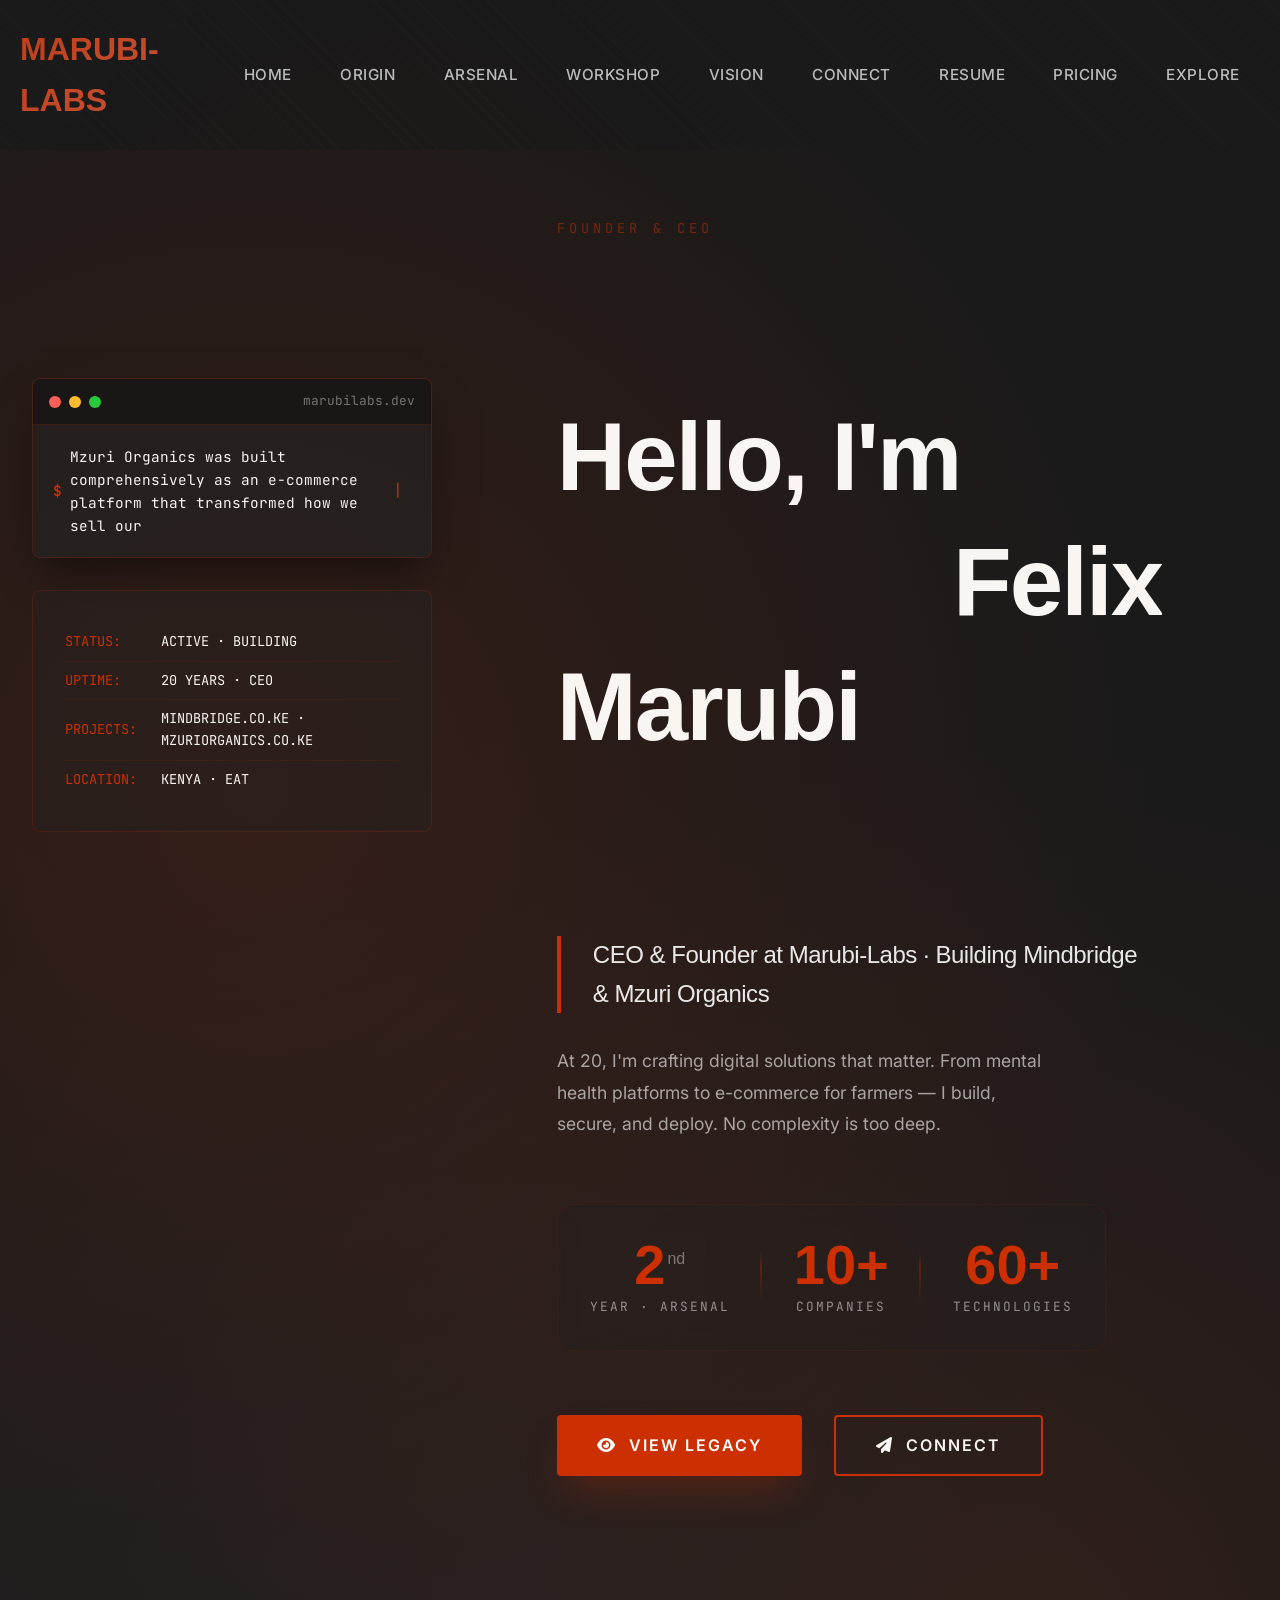
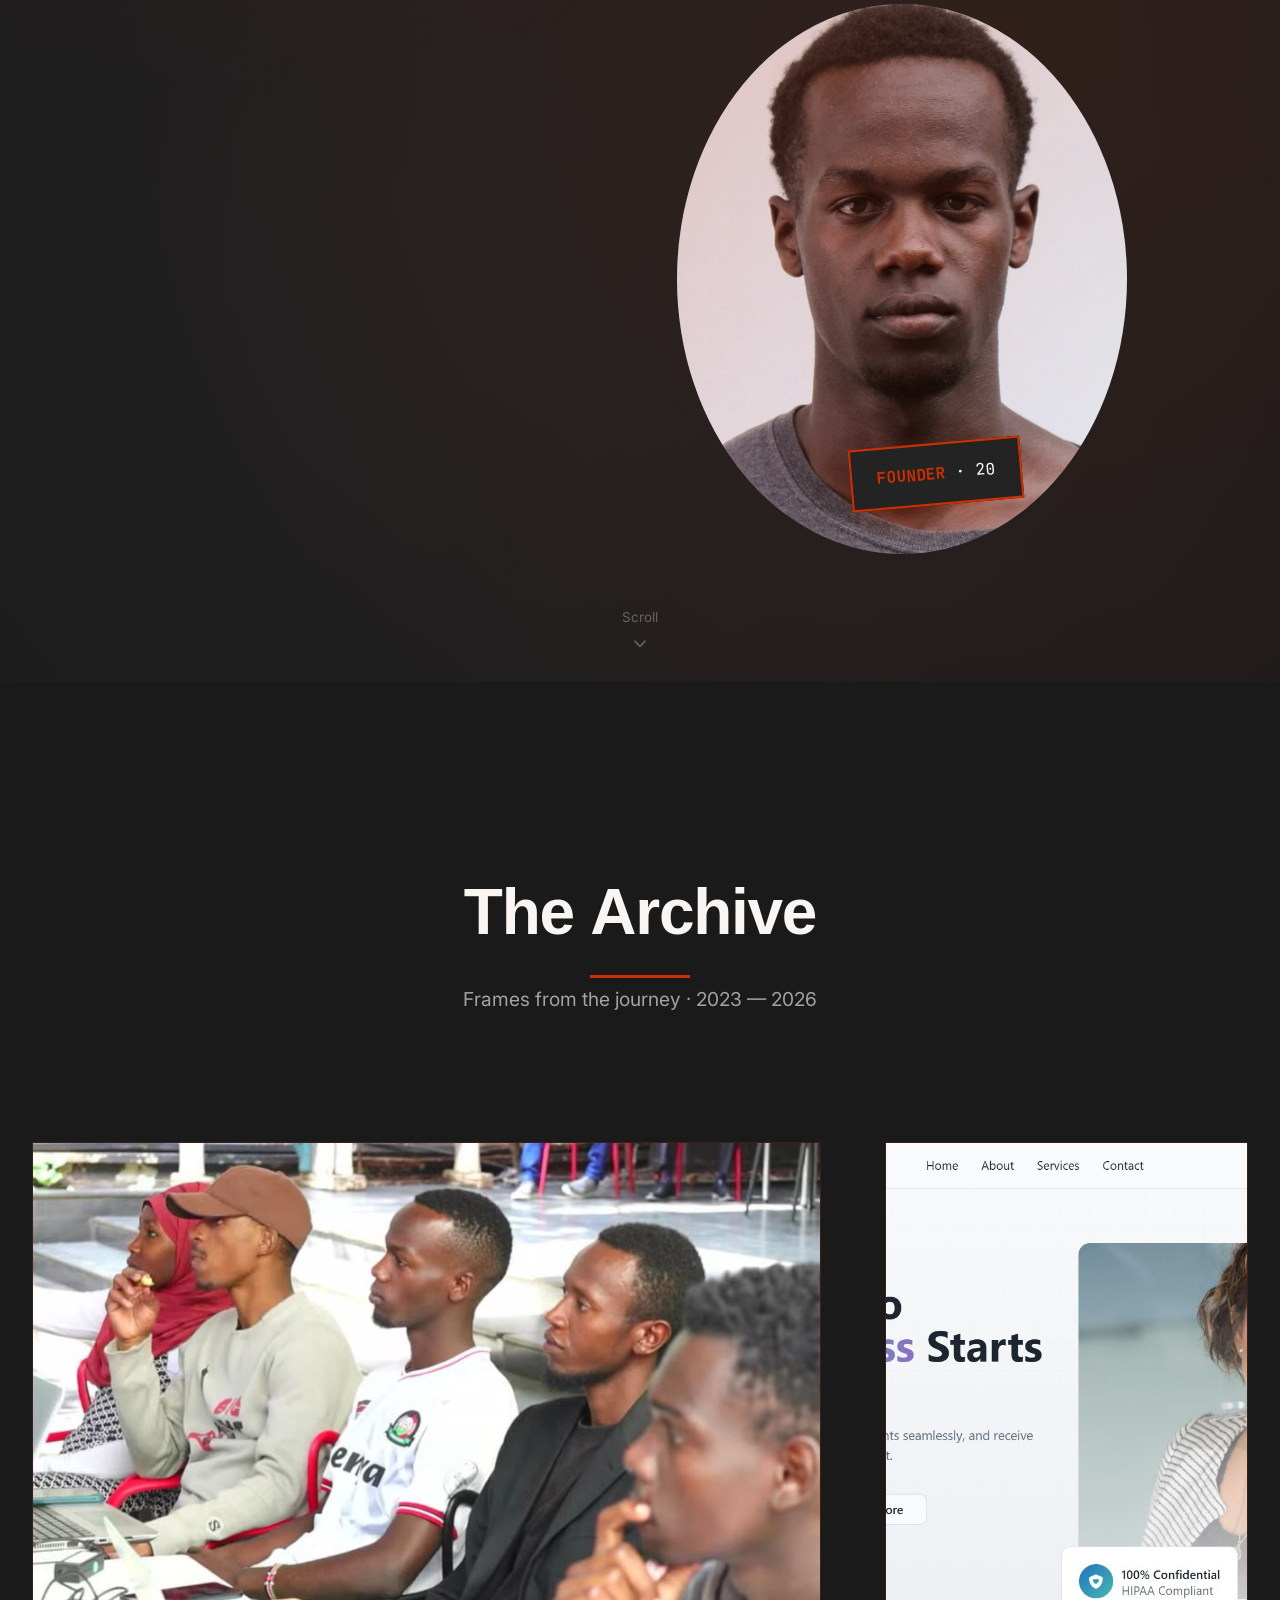
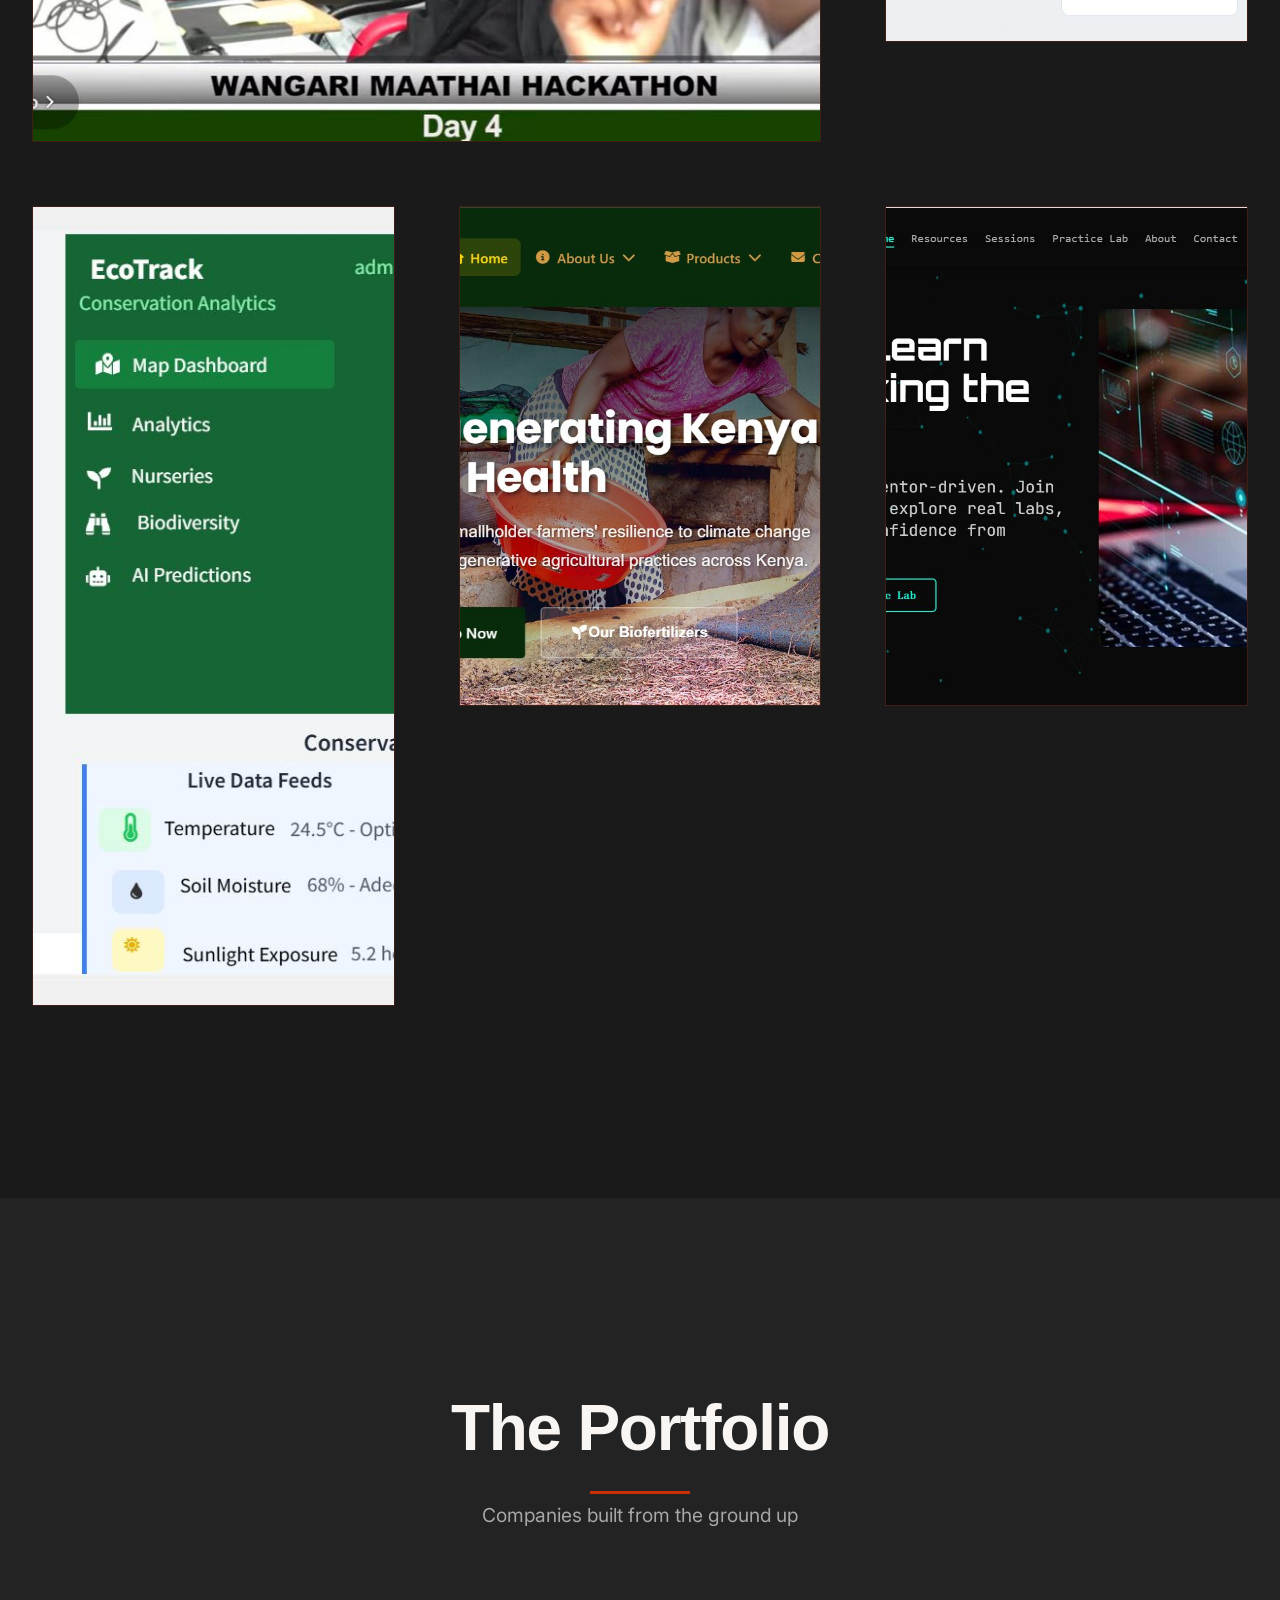
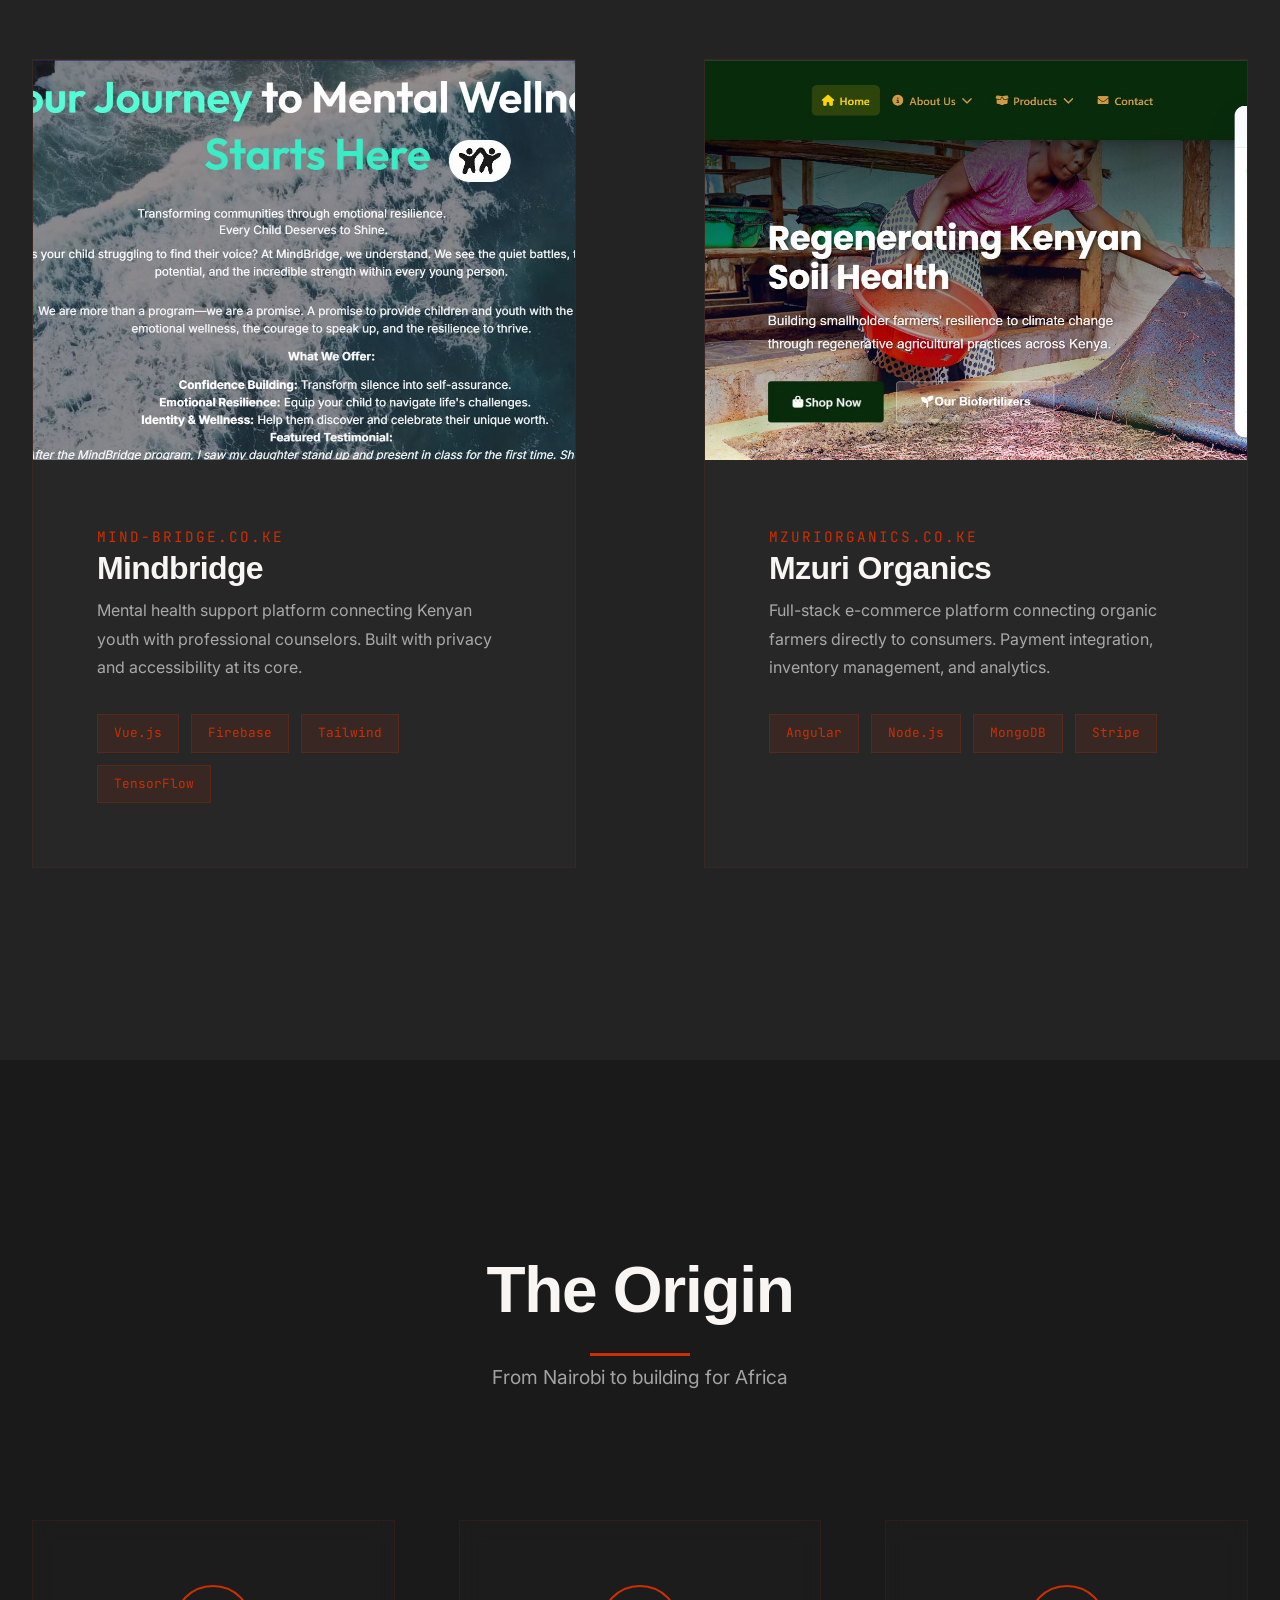
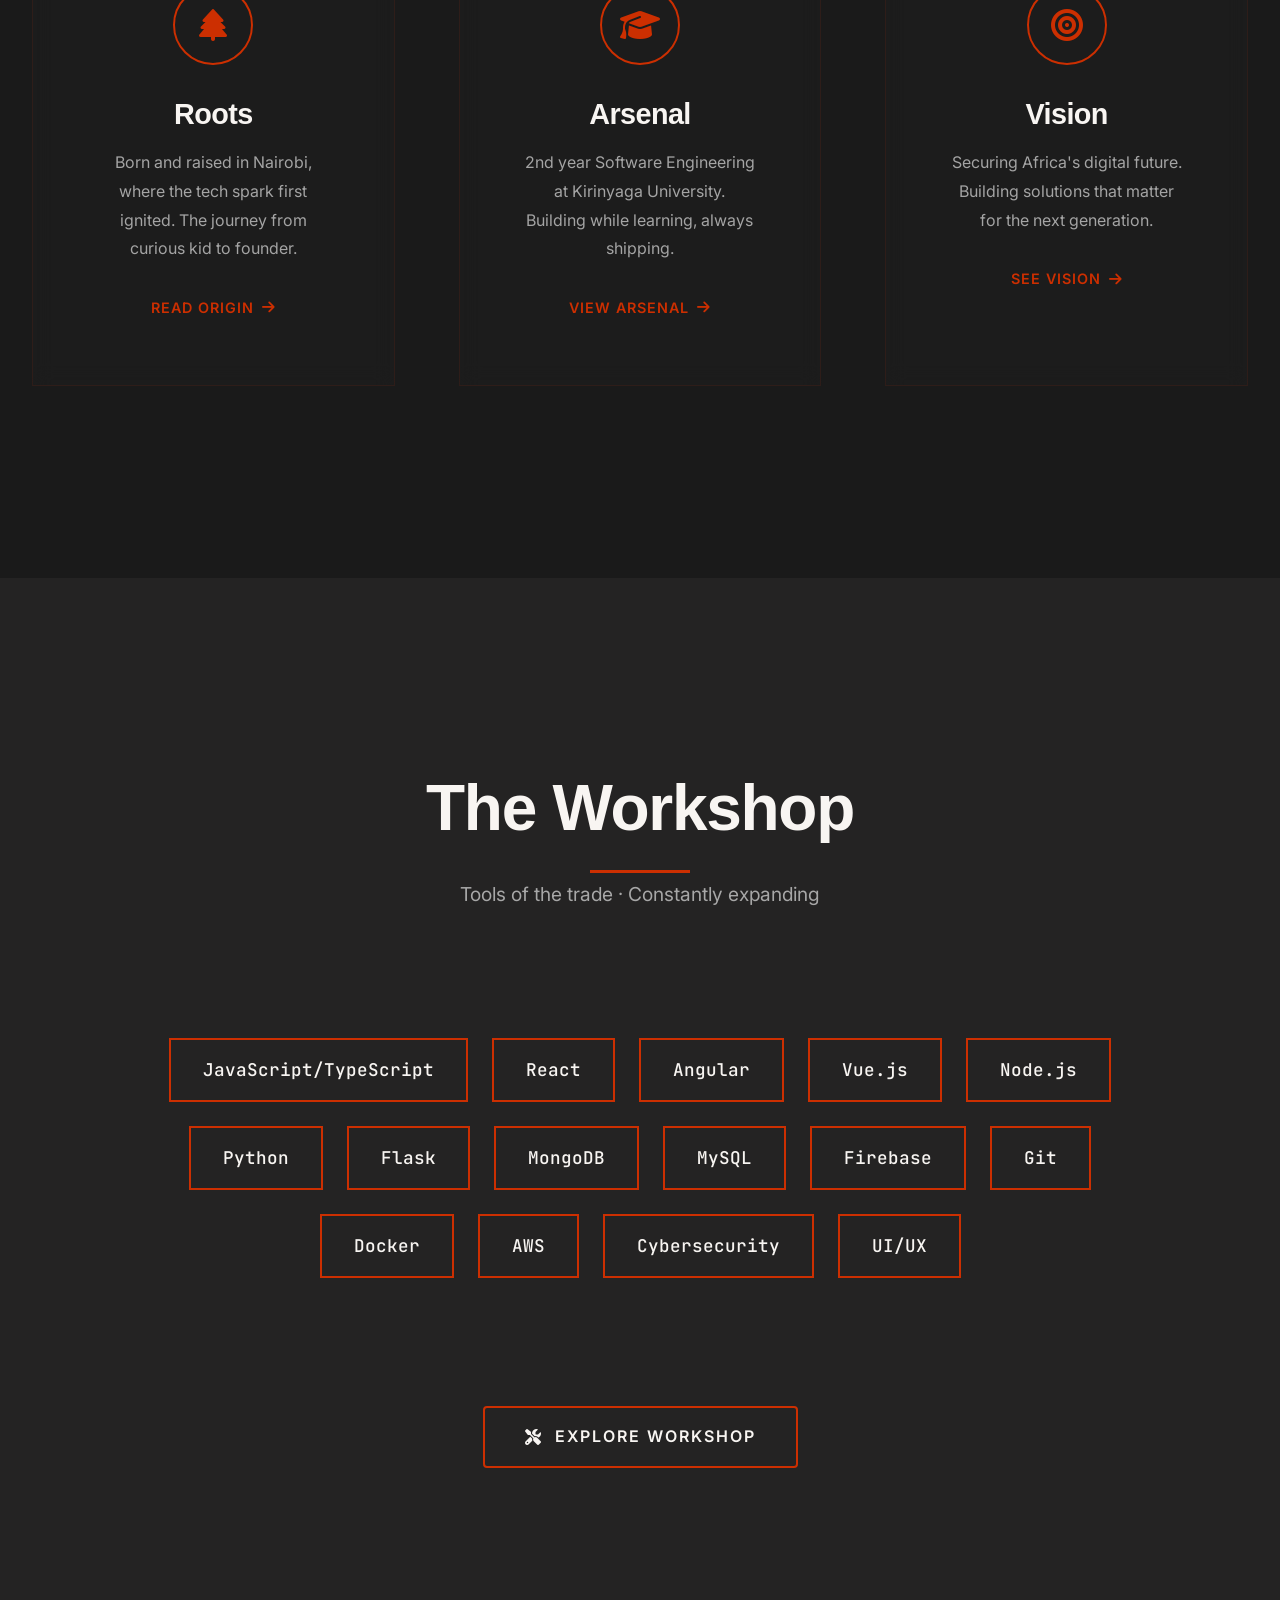
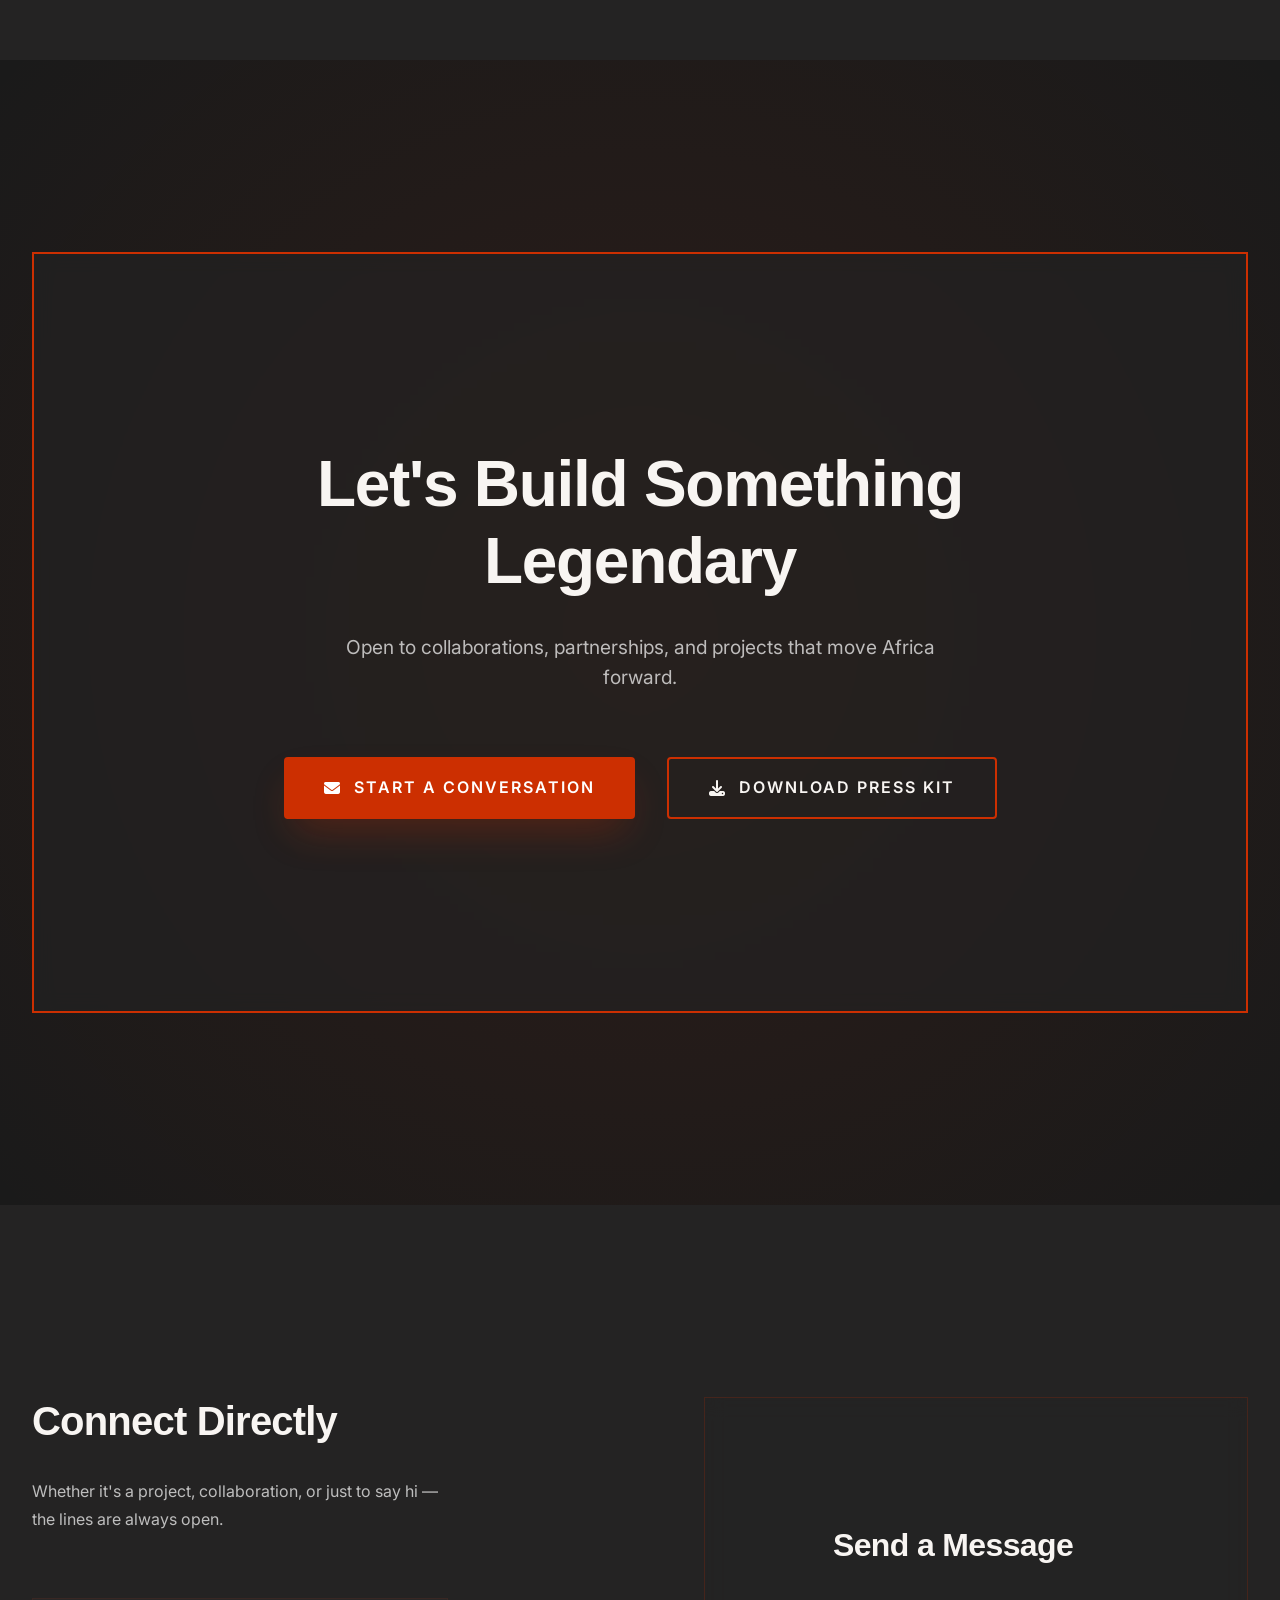
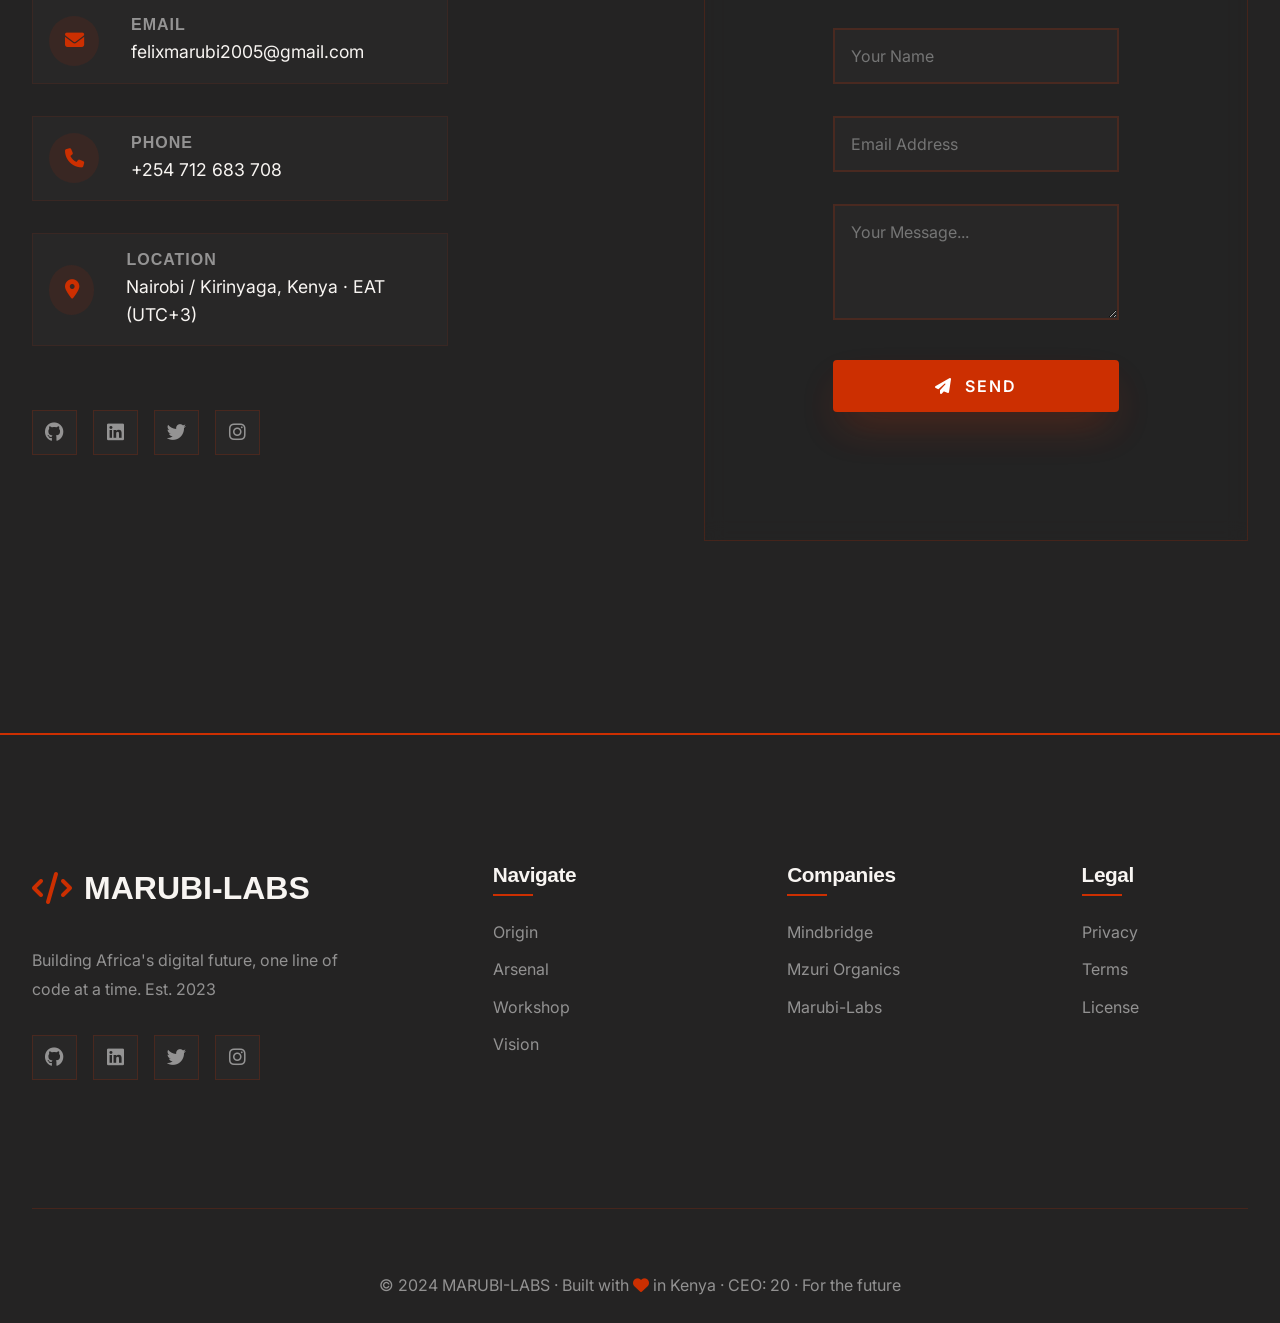
==== commit a0e64958: "talis" ====
--- a/index.html
+++ b/index.html
@@ -481,7 +481,7 @@
                         <img src="images/gallery/accessibility.JPG" alt="Mzuri Organics">
                     </div>
                     <div class="project-content">
-                        <span class="company">mzuri-organics.co.ke</span>
+                        <span class="company">mzuriorganics.co.ke</span>
                         <h3>Mzuri Organics</h3>
                         <p>Full-stack e-commerce platform connecting organic farmers directly to consumers. Payment integration, inventory management, and analytics.</p>
                         <div class="project-tech">
@@ -710,7 +710,7 @@
                     <h3>Companies</h3>
                     <ul>
                         <li><a href="https://mind-bridge.co.ke" target="_blank">Mindbridge</a></li>
-                        <li><a href="https://mzuri-organics.co.ke" target="_blank">Mzuri Organics</a></li>
+                        <li><a href="https://mzuriorganics.co.ke" target="_blank">Mzuri Organics</a></li>
                         <li><a href="#">Marubi-Labs</a></li>
                     </ul>
                 </div>
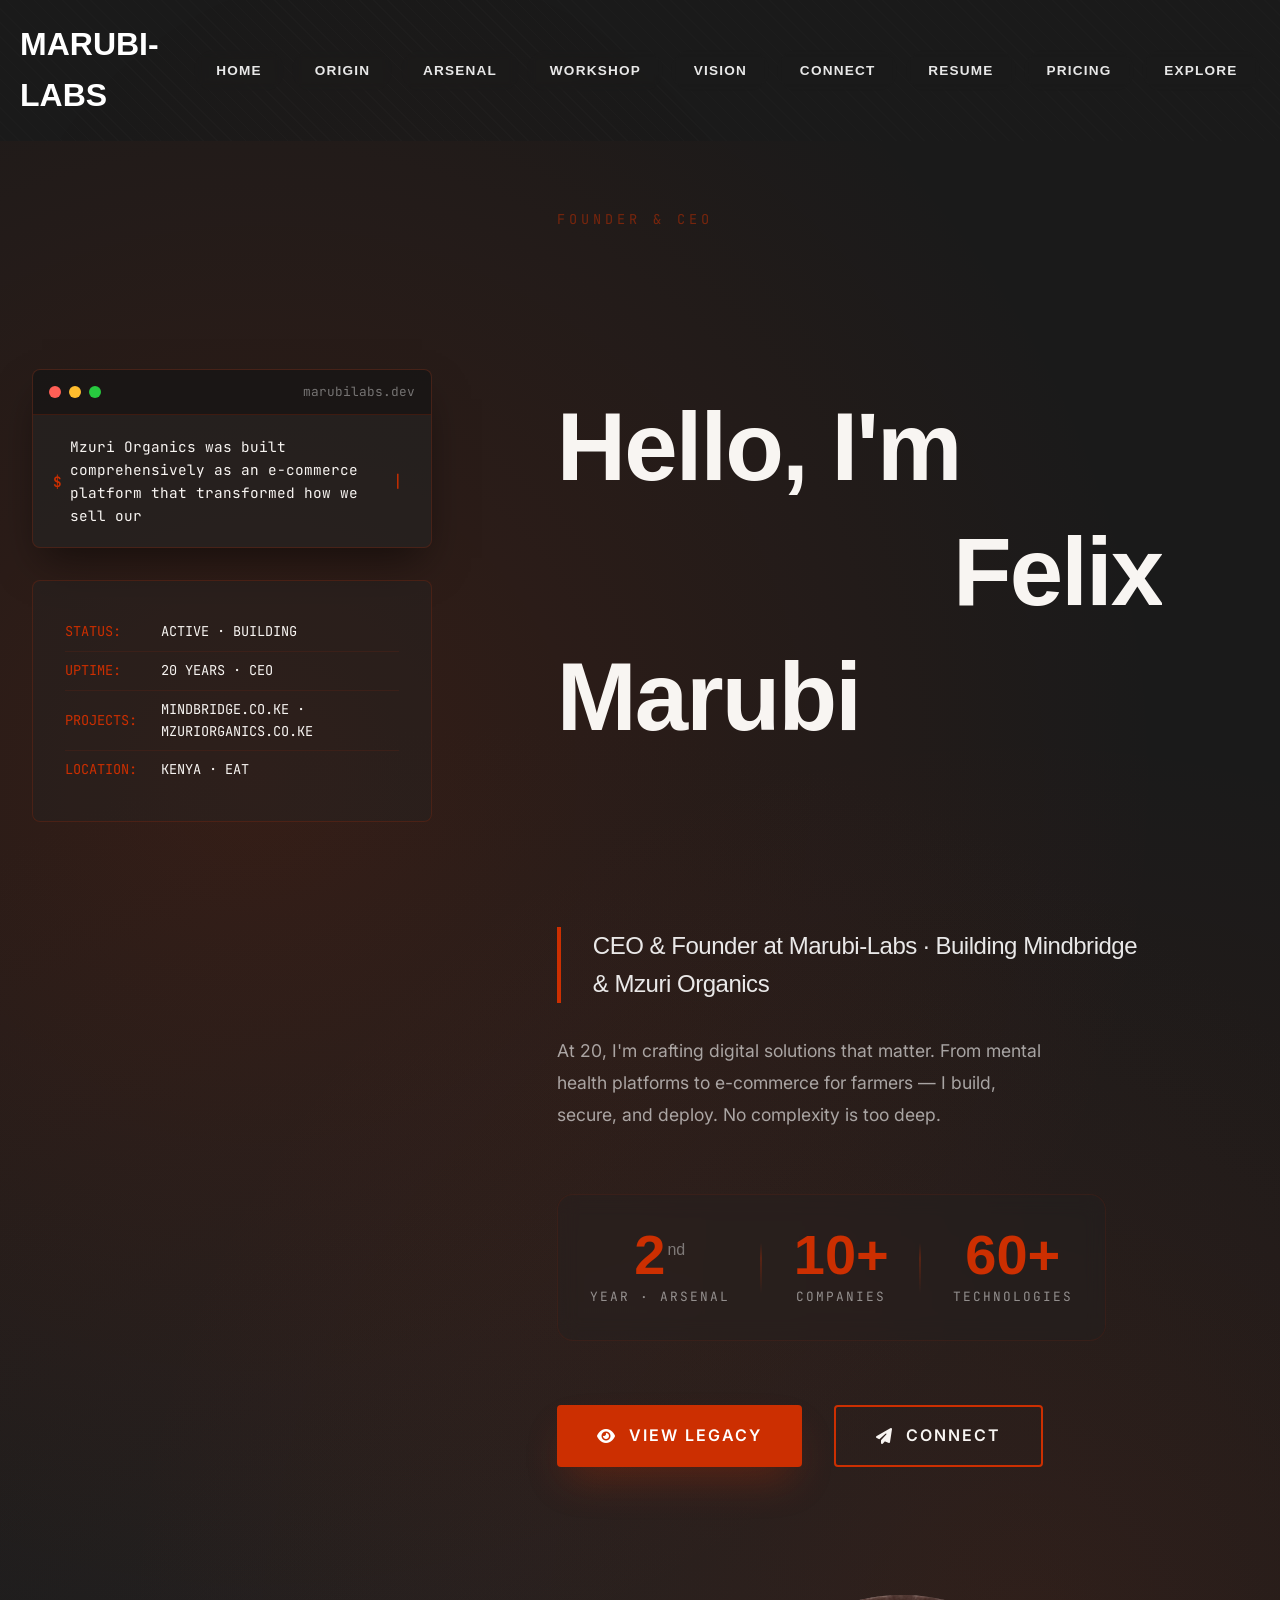
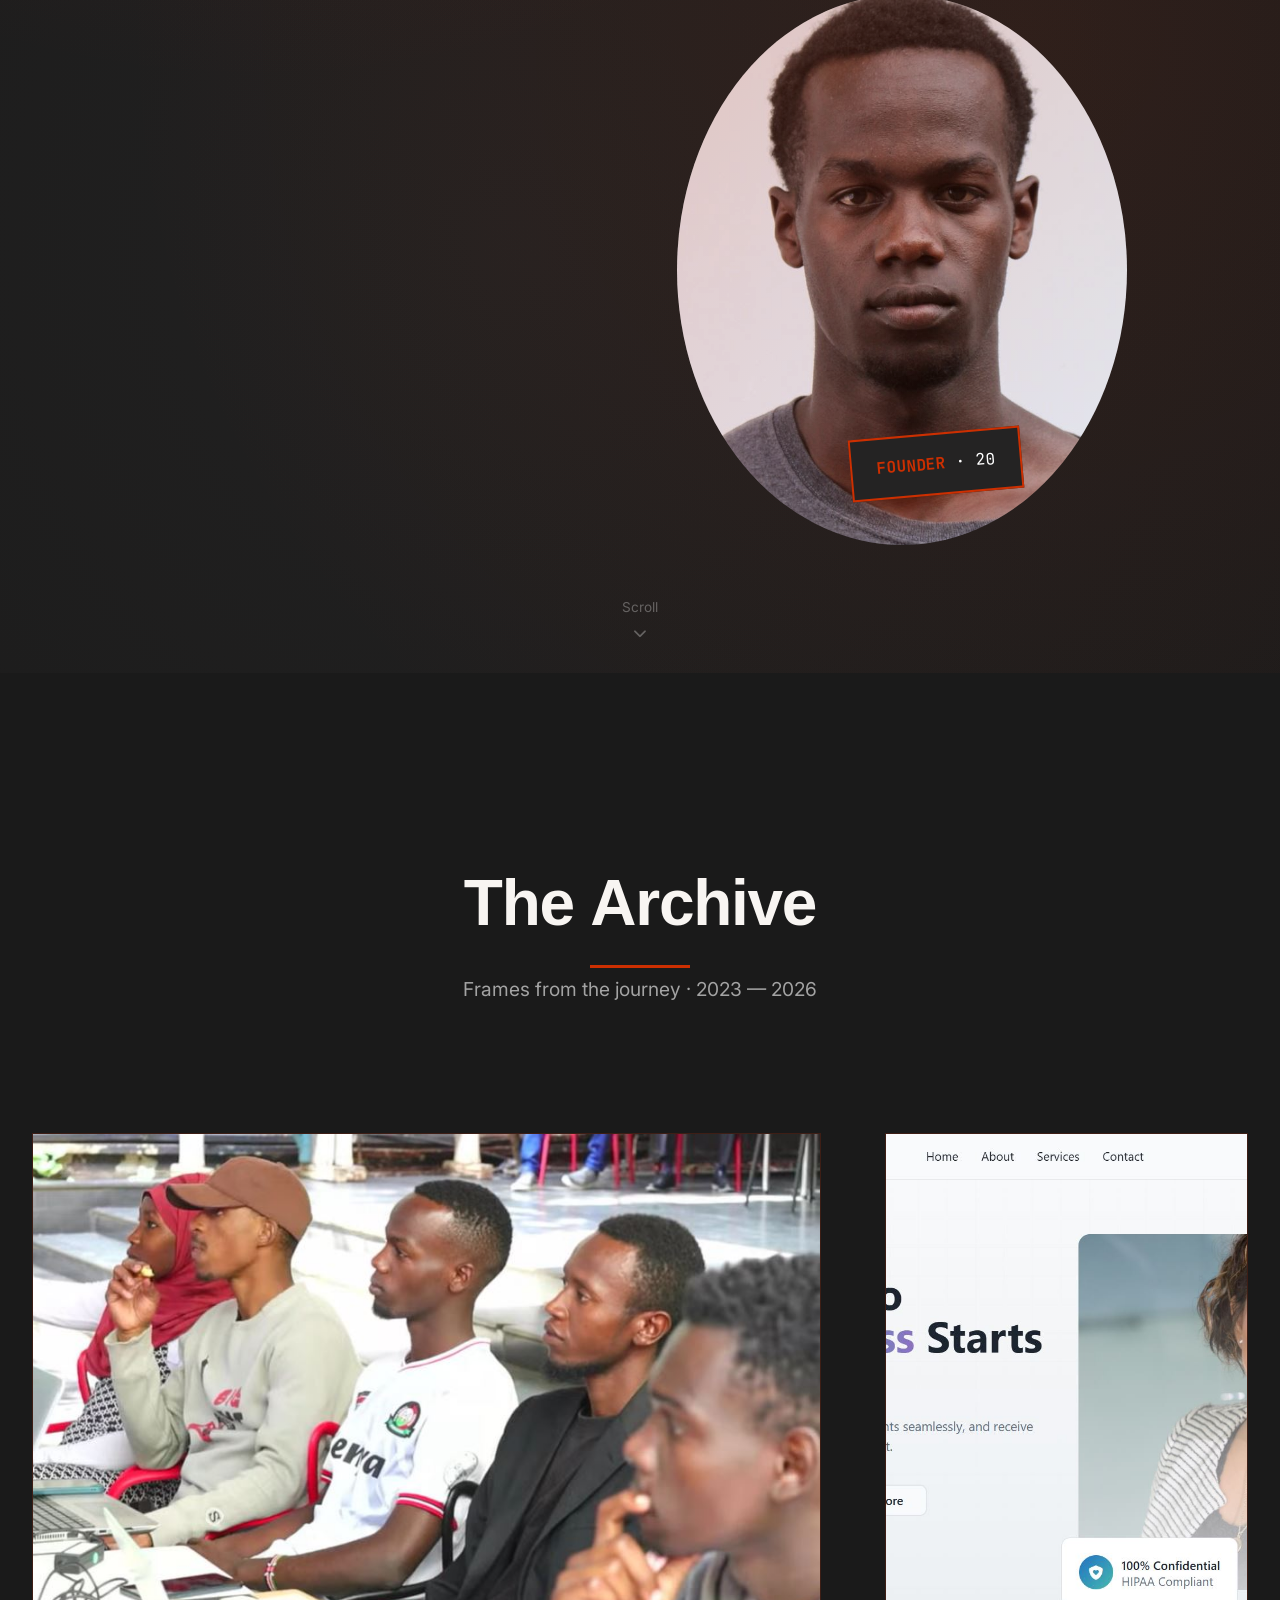
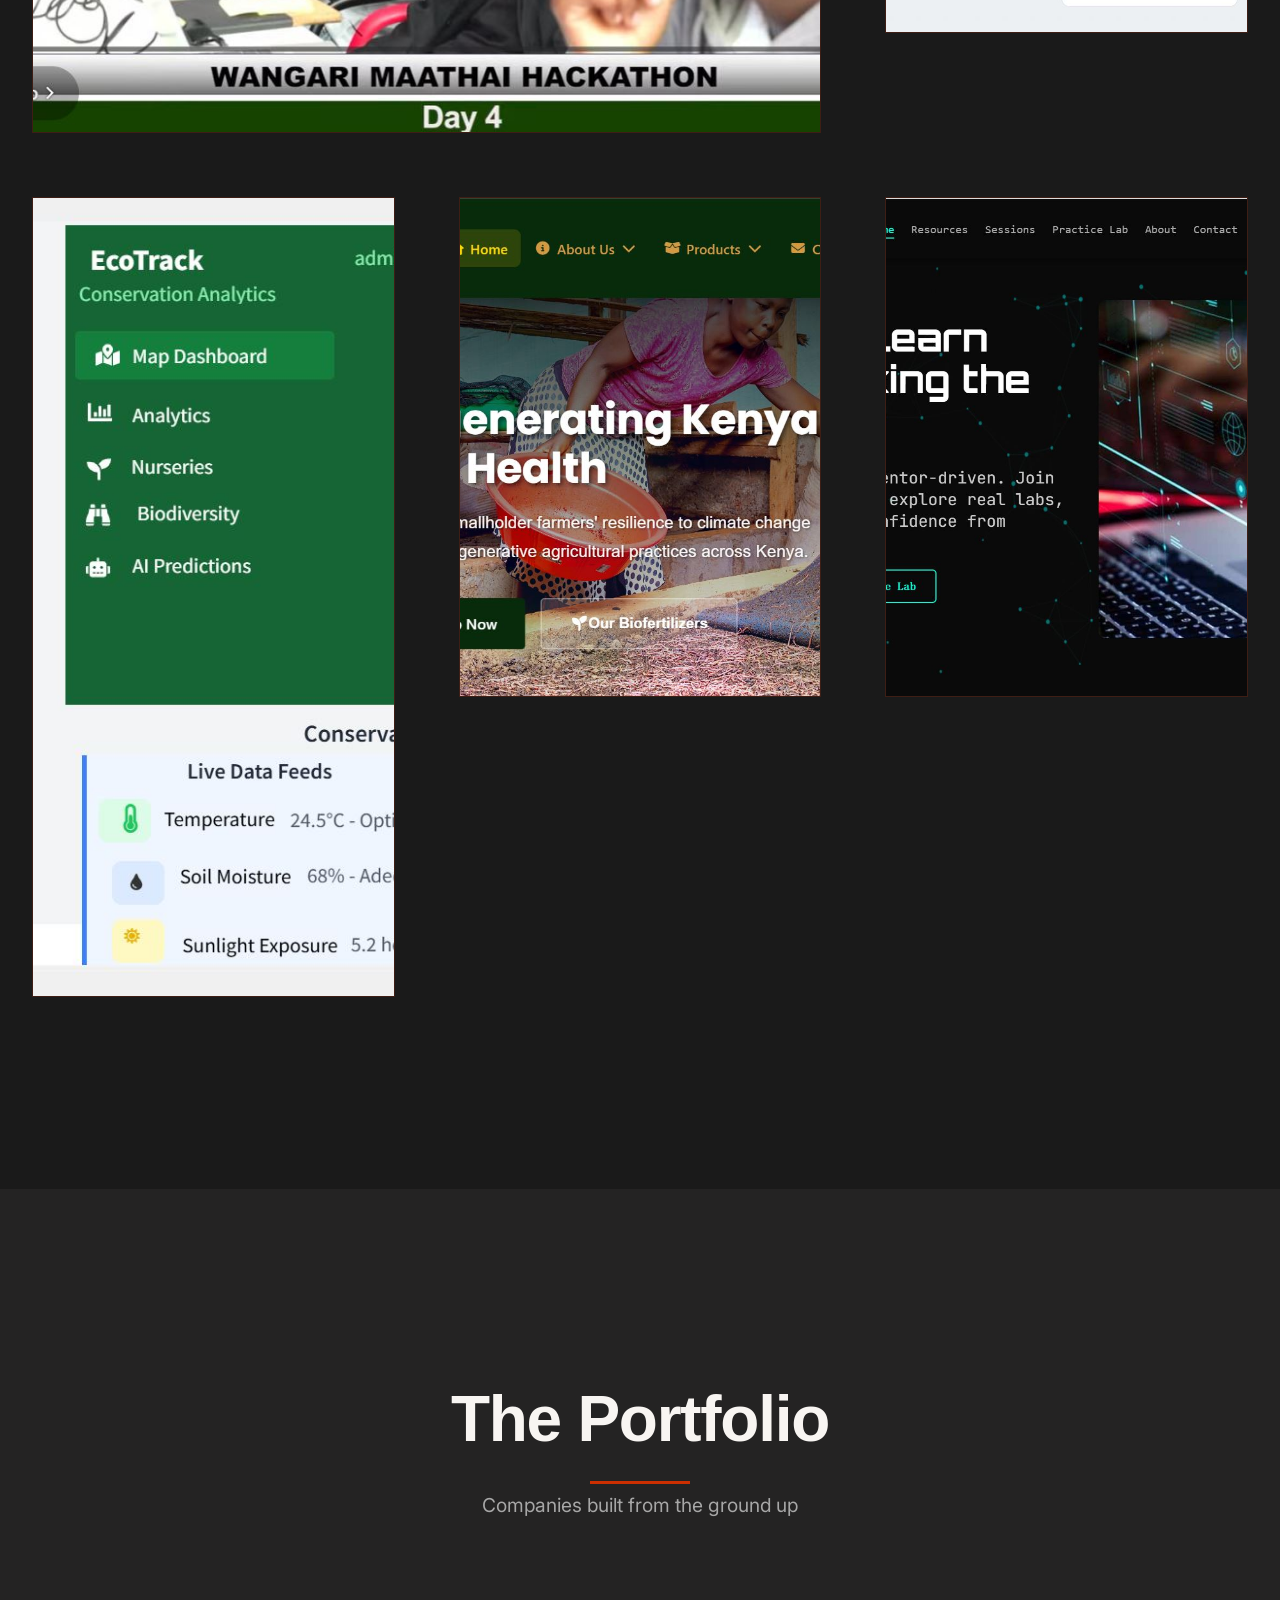
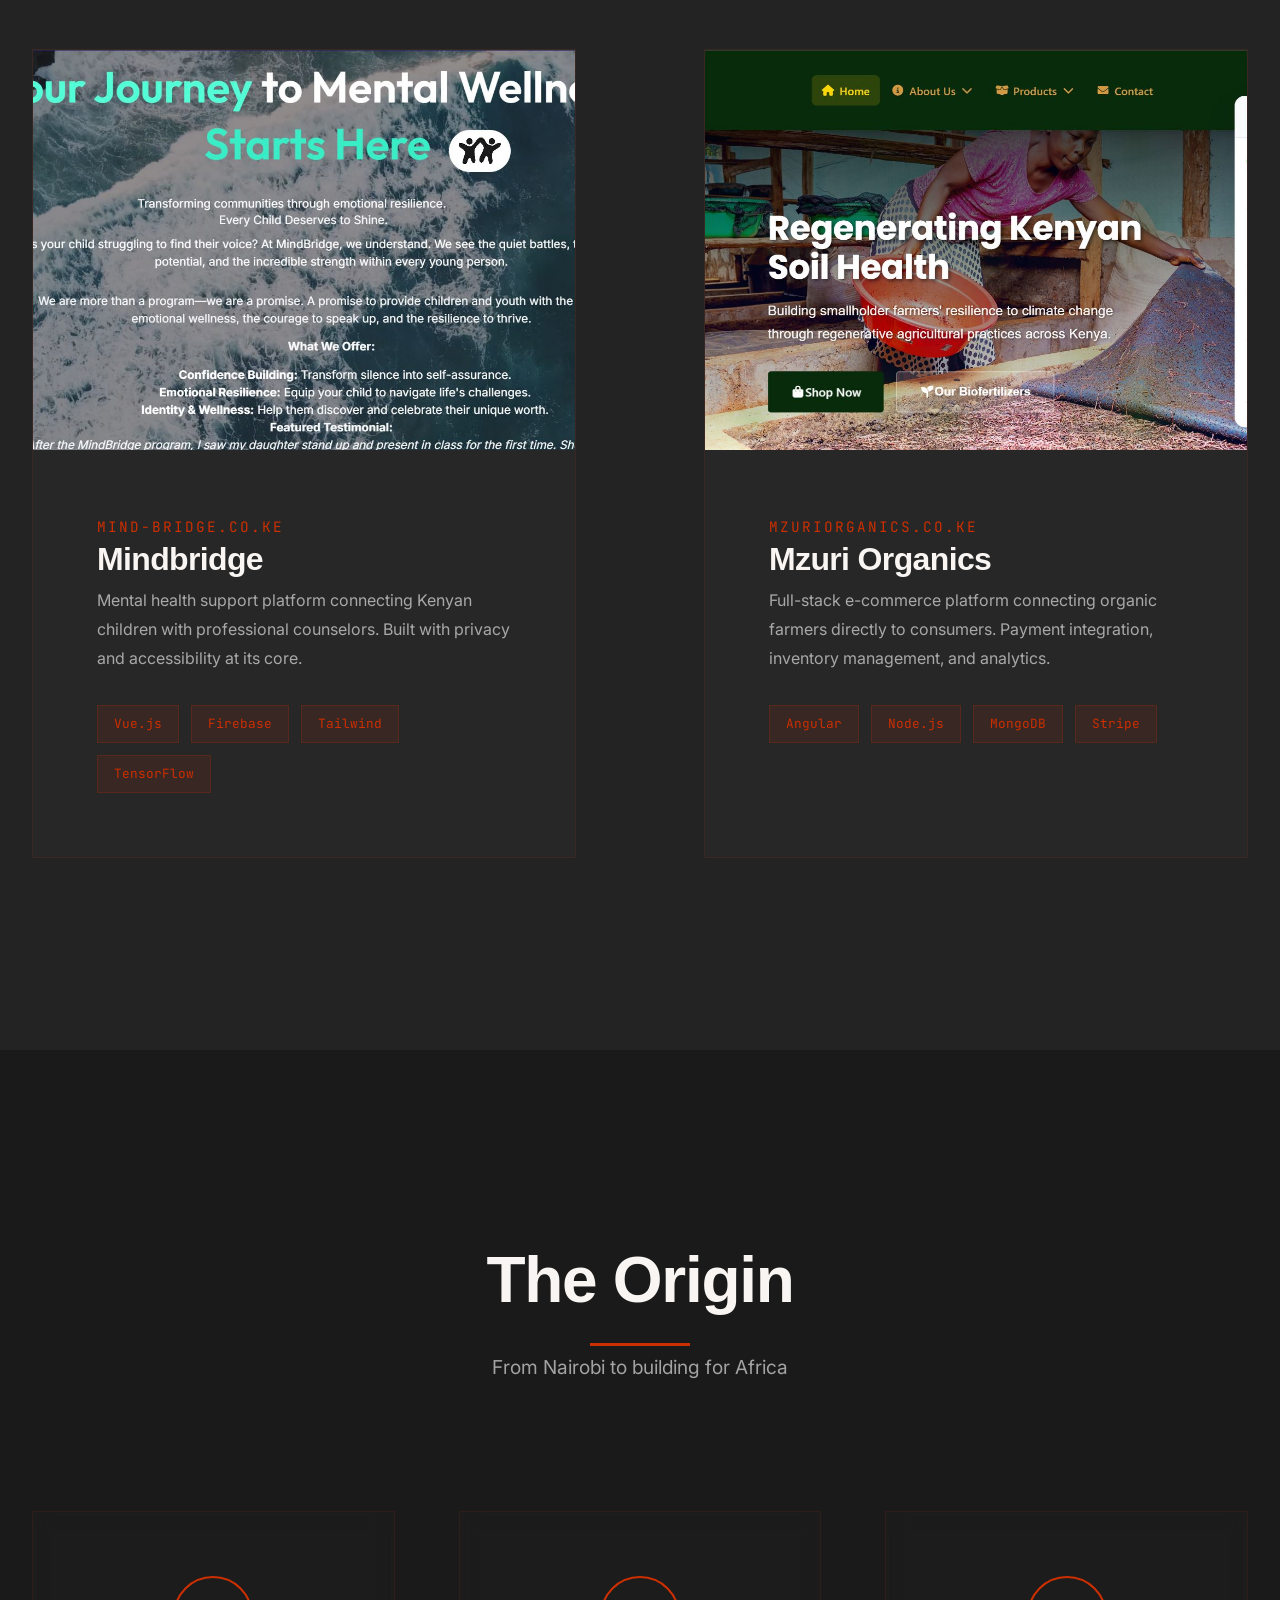
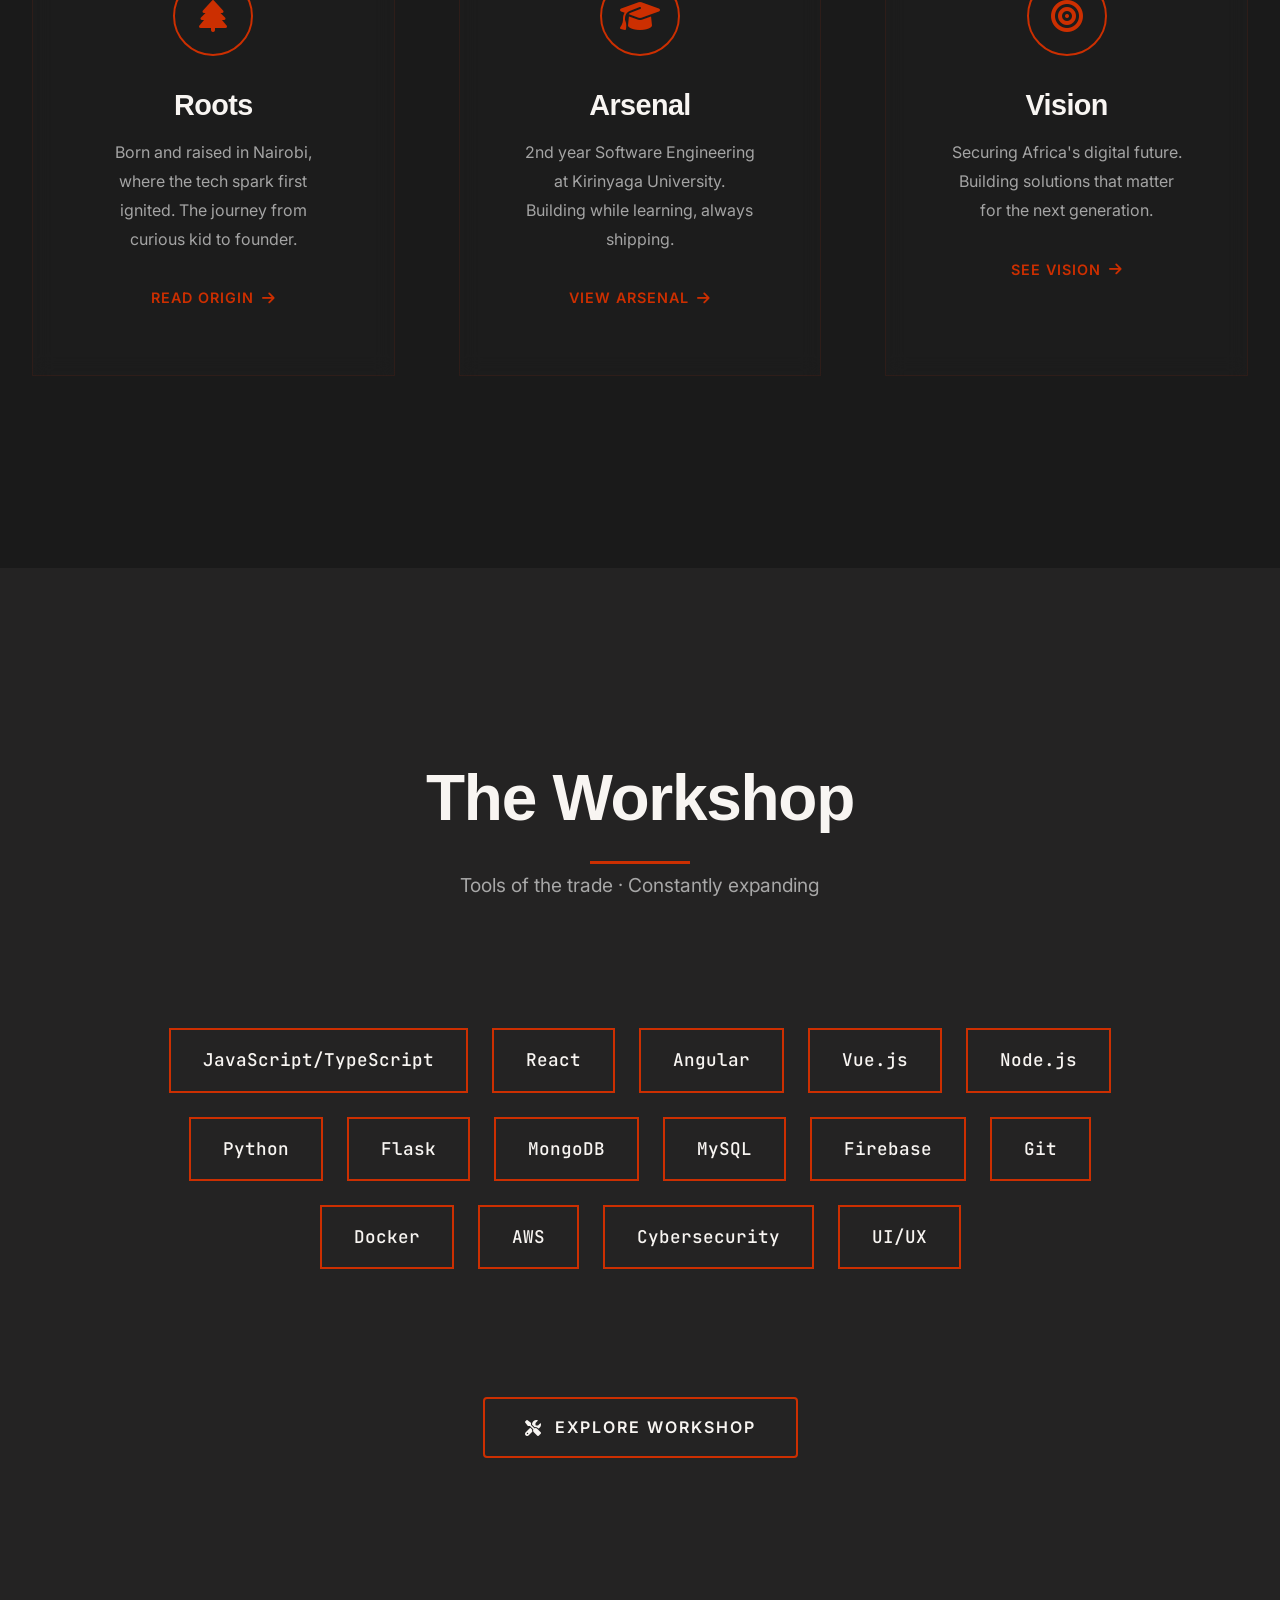
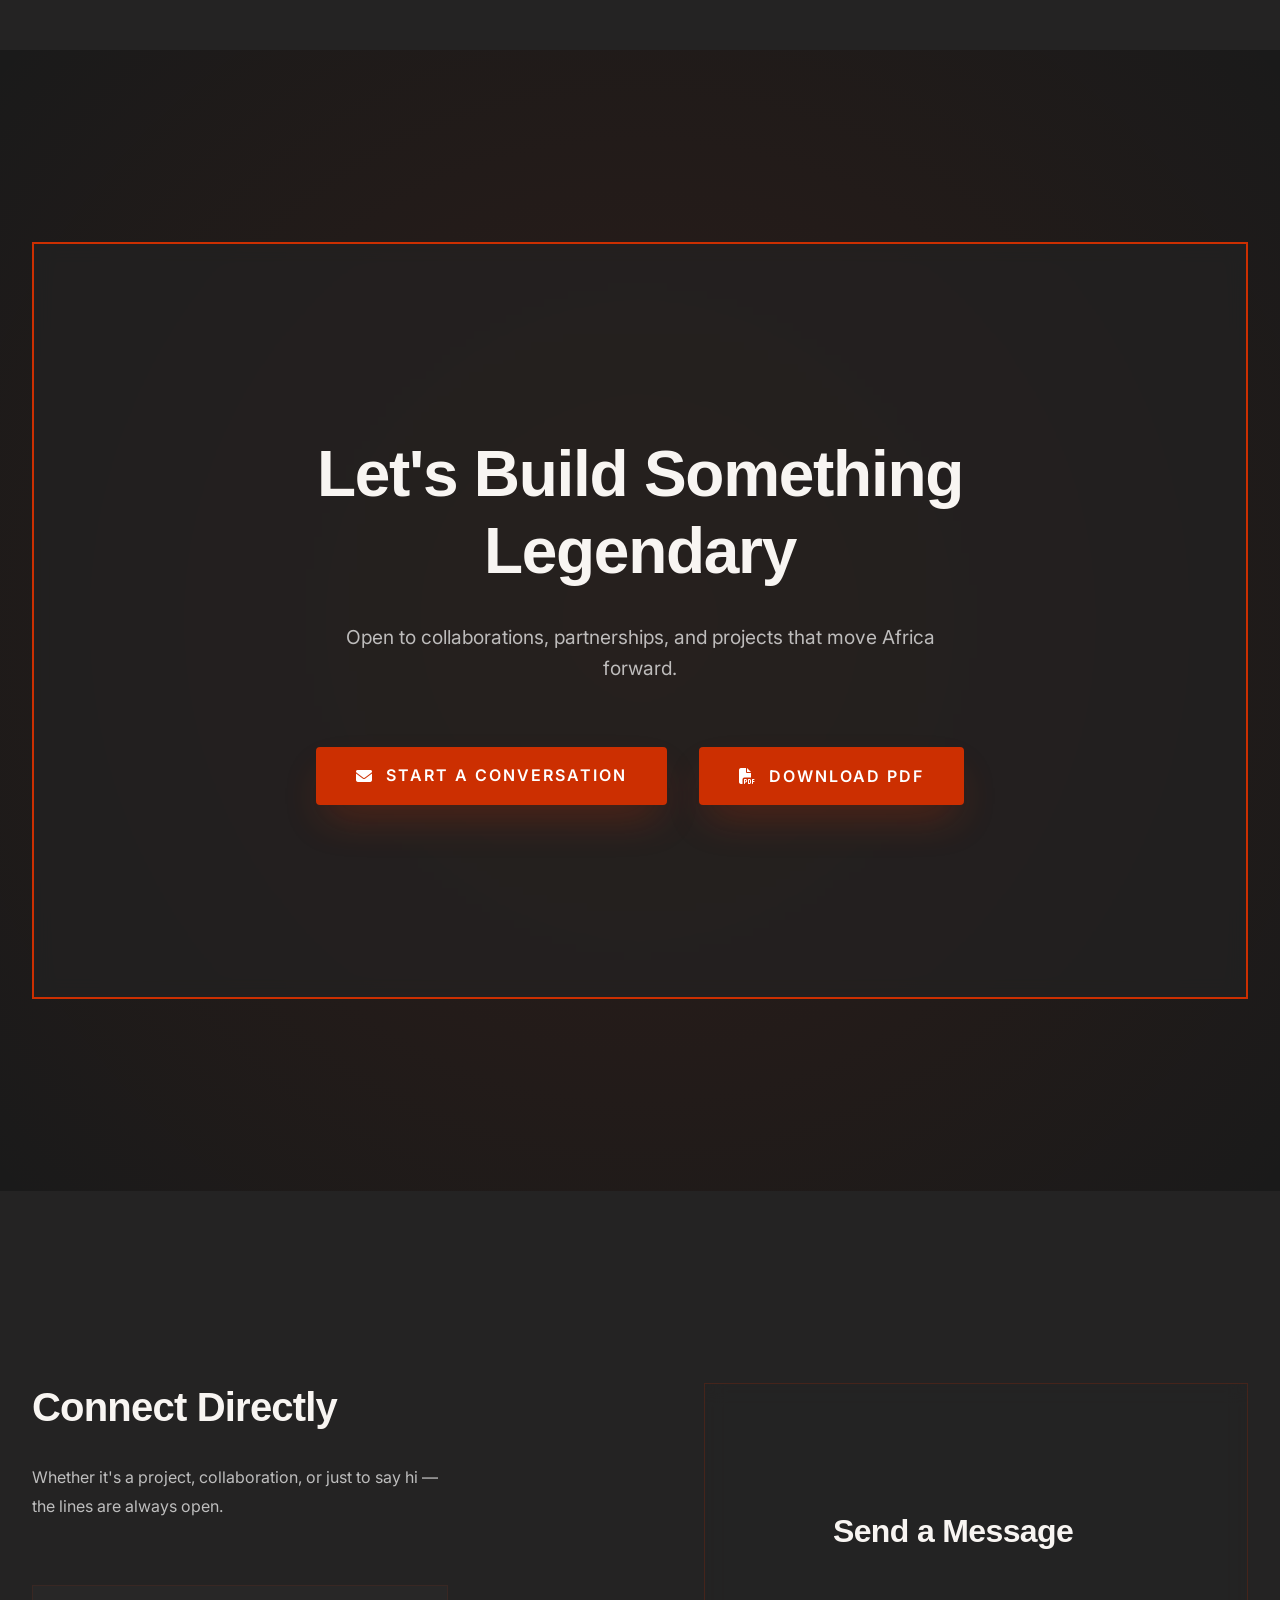
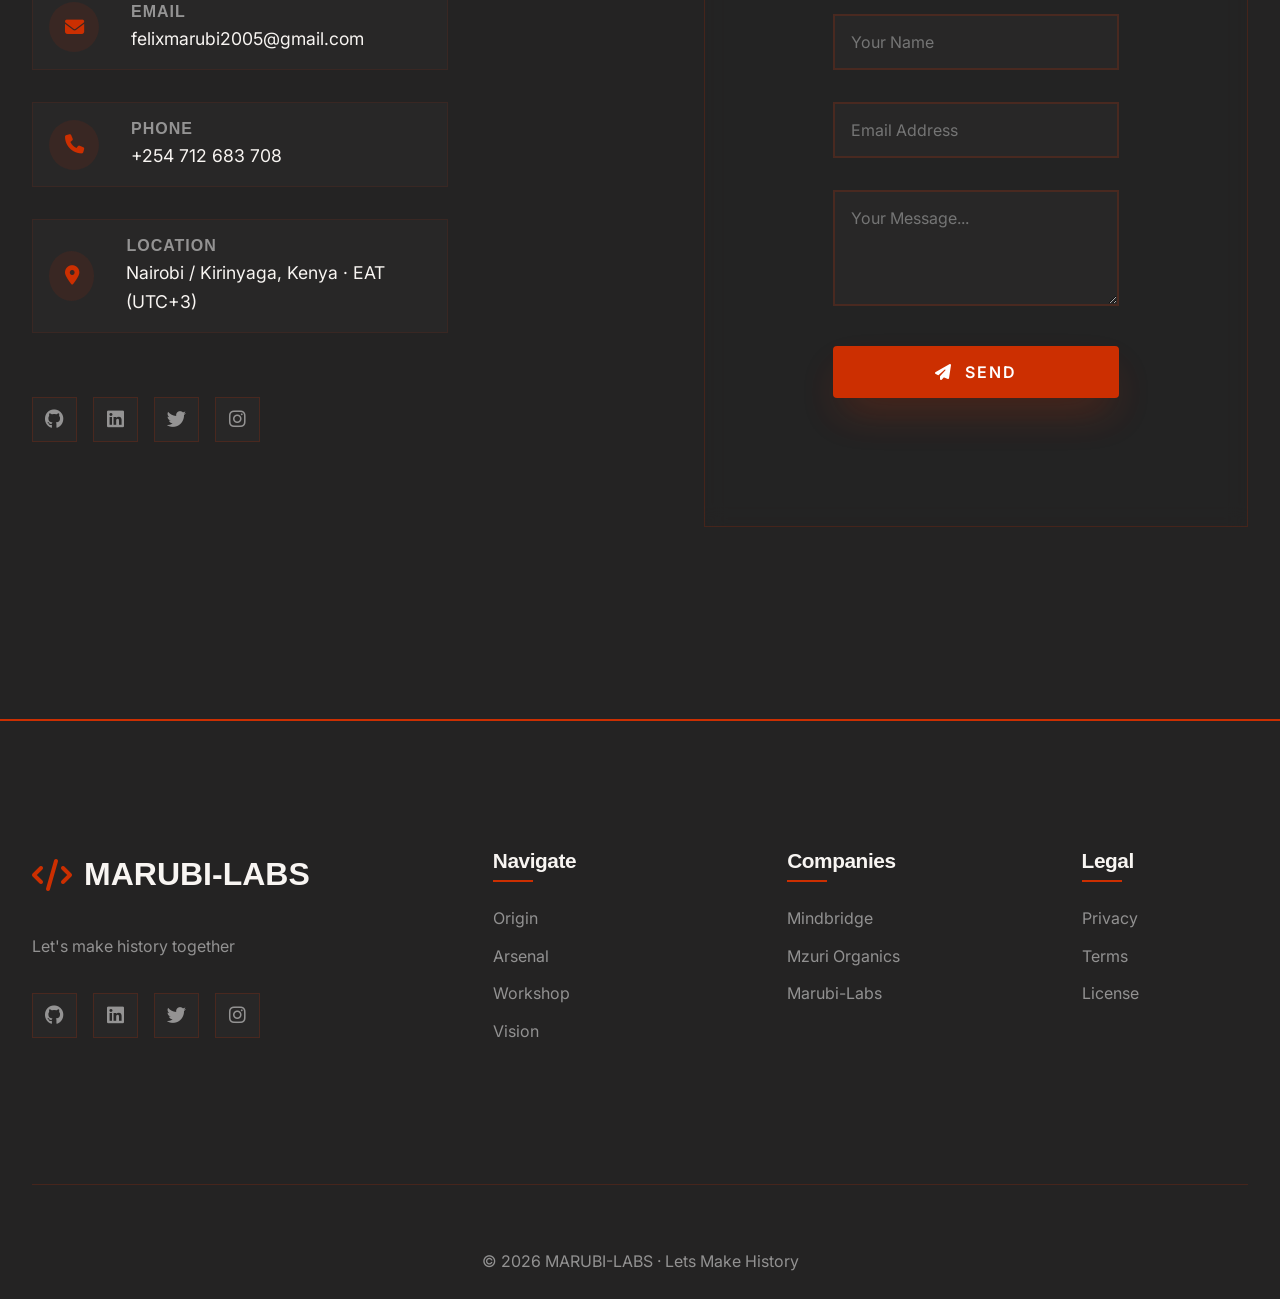
==== commit 1f69bc47: "majorchanges on my portflio" ====
--- a/index.html
+++ b/index.html
@@ -405,7 +405,7 @@
                     <div class="gallery-overlay">
                         <h3>Hackathon Challenges</h3>
                         <p>Presented a project on climate conservation</p>
-                        <span class="gallery-tag">2024</span>
+                        <span class="gallery-tag">2025</span>
                     </div>
                 </div>
                 
@@ -414,7 +414,7 @@
                     <div class="gallery-overlay">
                         <h3>Mindbridge</h3>
                         <p>Mental health platform for Kenyan school children</p>
-                        <span class="gallery-tag">2024</span>
+                        <span class="gallery-tag">2025</span>
                     </div>
                 </div>
                 
@@ -423,7 +423,7 @@
                     <div class="gallery-overlay">
                         <h3>Echo-Track</h3>
                         <p>Building scalable solutions for farmers</p>
-                        <span class="gallery-tag">2024</span>
+                        <span class="gallery-tag">2025</span>
                     </div>
                 </div>
                 
@@ -432,7 +432,7 @@
                     <div class="gallery-overlay">
                         <h3>Mzuri Organics</h3>
                         <p>E-commerce for Kenyan farmers</p>
-                        <span class="gallery-tag">2023</span>
+                        <span class="gallery-tag">2026</span>
                     </div>
                 </div>
                 
@@ -441,7 +441,7 @@
                     <div class="gallery-overlay">
                         <h3>Cybersecurity</h3>
                         <p>Securing African digital infrastructure</p>
-                        <span class="gallery-tag">2024</span>
+                        <span class="gallery-tag">2025</span>
                     </div>
                 </div>
             </div>
@@ -465,7 +465,7 @@
                     <div class="project-content">
                         <span class="company">mind-bridge.co.ke</span>
                         <h3>Mindbridge</h3>
-                        <p>Mental health support platform connecting Kenyan youth with professional counselors. Built with privacy and accessibility at its core.</p>
+                        <p>Mental health support platform connecting Kenyan children  with professional counselors. Built with privacy and accessibility at its core.</p>
                         <div class="project-tech">
                             <span>Vue.js</span>
                             <span>Firebase</span>
@@ -587,10 +587,9 @@
                         <i class="fas fa-envelope"></i>
                         Start a Conversation
                     </a>
-                    <a href="assets/resume/felix-marubi-resume.pdf" class="btn btn-outline" download>
-                        <i class="fas fa-download"></i>
-                        Download Press Kit
-                    </a>
+                       <button class="btn btn-primary" id="downloadPDFBtn2">
+                        <i class="fas fa-file-pdf"></i> Download PDF
+                    </button>
                 </div>
             </div>
         </div>
@@ -679,7 +678,7 @@
                         <i class="fas fa-code"></i>
                         <span>MARUBI-LABS</span>
                     </a>
-                    <p>Building Africa's digital future, one line of code at a time. Est. 2023</p>
+                    <p>Let's make history together</p>
                     <div class="social-links">
                         <a href="https://github.com/Marubi23" target="_blank" class="social-link">
                             <i class="fab fa-github"></i>
@@ -726,7 +725,7 @@
             </div>
             
             <div class="footer-bottom">
-                <p>© 2024 MARUBI-LABS · Built with <i class="fas fa-heart" style="color: #cc2f01;"></i> in Kenya · CEO: 20 · For the future</p>
+                <p>© 2026 MARUBI-LABS · Lets Make History</p>
             </div>
         </div>
     </footer>
@@ -739,6 +738,7 @@
     <!-- JavaScript -->
     <script src="js/main.js"></script>
     <script src="js/animations.js"></script>
+    <script src="js/resume.js"></script>
     <script>
 
         // Terminal typing effect
--- a/css/pages/home.css
+++ b/css/pages/home.css
@@ -109,24 +109,37 @@
     animation: gradientFlow 8s ease infinite;
 }
 
-/* ===== PREMIUM NAVIGATION ===== */
+/* ===== PREMIUM NAVIGATION - UPDATED (Same as resume page) ===== */
 .navbar {
     position: fixed;
     top: 0;
     left: 0;
     width: 100%;
-    padding: 1.5rem var(--space-md);
+    padding: 1.2rem 2rem;
     z-index: 1000;
-    transition: var(--transition-fast);
-    mix-blend-mode: exclusion;
-}
-
+    transition: transform 0.3s ease, background 0.3s ease, padding 0.3s ease;
+    background: transparent;
+    backdrop-filter: none;
+}
+
+/* Hide navbar when scrolling down */
+.navbar.hide {
+    transform: translateY(-100%);
+}
+
+/* Scrolled state - solid background */
 .navbar.scrolled {
-    background: var(--glass-onyx);
+    background: rgba(36, 35, 35, 0.9);
     backdrop-filter: blur(10px);
-    padding: 1rem var(--space-md);
+    padding: 0.8rem 2rem;
     border-bottom: 1px solid rgba(204, 47, 1, 0.2);
-    mix-blend-mode: normal;
+    box-shadow: 0 4px 20px rgba(0, 0, 0, 0.3);
+}
+
+/* When navbar is hidden AND scrolled */
+.navbar.hide.scrolled {
+    background: rgba(36, 35, 35, 0.9);
+    backdrop-filter: blur(10px);
 }
 
 .nav-container {
@@ -156,6 +169,13 @@
     position: relative;
 }
 
+/* Logo text on transparent navbar */
+.navbar:not(.scrolled) .logo-text {
+    -webkit-text-fill-color: white;
+    background: none;
+    color: white;
+}
+
 /* Navigation Menu */
 .nav-menu {
     display: flex;
@@ -164,44 +184,77 @@
 }
 
 .nav-link {
-    color: rgba(255, 255, 255, 0.8);
+    color: rgba(255, 255, 255, 0.75);
     text-decoration: none;
-    font-weight: 500;
-    font-size: 0.95rem;
-    padding: 0.7rem 1.2rem;
-    border-radius: 4px;
-    transition: var(--transition-fast);
-    position: relative;
-    letter-spacing: 0.5px;
+    font-family: 'Clash Display', sans-serif;
+    font-weight: 600;
+    font-size: 0.85rem;
+    padding: 0.6rem 1.4rem;
+    border-radius: 40px;
+    transition: all 0.3s cubic-bezier(0.2, 0.9, 0.4, 1.1);
+    position: relative;
+    letter-spacing: 1.2px;
     text-transform: uppercase;
-    border: 1px solid transparent;
-}
-
+    backdrop-filter: blur(4px);
+}
+
+/* Nav links on transparent navbar */
+.navbar:not(.scrolled) .nav-link {
+    color: rgba(255, 255, 255, 0.9);
+}
+
+.navbar:not(.scrolled) .nav-link:hover {
+    color: white;
+    background: rgba(204, 47, 1, 0.15);
+}
+
+.navbar:not(.scrolled) .nav-link.active {
+    color: var(--marubi-ember);
+    background: rgba(204, 47, 1, 0.15);
+    border: 1px solid rgba(204, 47, 1, 0.4);
+}
+
+/* Underline glow effect */
 .nav-link::before {
     content: '';
     position: absolute;
-    bottom: 0;
+    bottom: 0.3rem;
     left: 50%;
     transform: translateX(-50%);
     width: 0;
     height: 2px;
     background: var(--marubi-ember);
-    transition: width 0.3s ease;
+    border-radius: 2px;
+    transition: width 0.35s cubic-bezier(0.2, 0.9, 0.4, 1.1);
+    box-shadow: 0 0 6px var(--marubi-ember);
 }
 
 .nav-link:hover::before {
-    width: 30px;
+    width: 35px;
 }
 
 .nav-link:hover {
-    color: var(--marubi-cream);
-    border-color: rgba(204, 47, 1, 0.3);
+    color: white;
+    background: rgba(204, 47, 1, 0.08);
+    transform: translateY(-1px);
 }
 
 .nav-link.active {
     color: var(--marubi-ember);
-    border: 1px solid rgba(204, 47, 1, 0.3);
-    background: rgba(204, 47, 1, 0.05);
+    background: rgba(204, 47, 1, 0.12);
+    border: 1px solid rgba(204, 47, 1, 0.35);
+    box-shadow: 0 0 12px rgba(204, 47, 1, 0.2);
+    backdrop-filter: blur(8px);
+}
+
+.nav-link.active::after {
+    content: '●';
+    position: absolute;
+    top: -6px;
+    right: 12px;
+    font-size: 0.5rem;
+    color: var(--marubi-ember);
+    opacity: 0.8;
 }
 
 /* Menu Toggle - Hidden on Desktop */
@@ -333,8 +386,7 @@
     opacity: 0.5;
 }
 
-/* ===== UPDATED HERO TITLE STYLES ===== */
-/* White greeting, Ember name */
+/* Hero Title Styles */
 .hero-title {
     font-size: clamp(3rem, 8vw, 6rem);
     font-weight: 800;
@@ -346,7 +398,7 @@
     display: block;
     font-size: clamp(1.2rem, 3vw, 2rem);
     font-weight: 400;
-    color: #ffffff;  /* Pure white */
+    color: #ffffff;
     margin-bottom: 0.5rem;
     letter-spacing: 6px;
     text-transform: uppercase;
@@ -357,13 +409,12 @@
 
 .hero-title .name {
     display: inline-block;
-    color: var(--marubi-ember);  /* Solid ember */
+    color: var(--marubi-ember);
     font-size: clamp(3.5rem, 10vw, 7rem);
     font-weight: 800;
     position: relative;
     text-shadow: 0 0 20px rgba(204, 47, 1, 0.3);
     letter-spacing: -2px;
-    /* Remove any gradient */
     background: none;
     -webkit-background-clip: unset;
     -webkit-text-fill-color: unset;
@@ -464,7 +515,7 @@
     color: rgba(255, 255, 255, 0.5);
 }
 
-/* Buttons - Powerful & Minimal */
+/* Buttons */
 .hero-buttons {
     display: flex;
     gap: var(--space-md);
@@ -534,7 +585,7 @@
     transform: translateY(-3px);
 }
 
-/* Hero Image - The Presence */
+/* Hero Image */
 .hero-image {
     position: relative;
 }
@@ -620,7 +671,7 @@
     color: var(--marubi-ember);
 }
 
-/* ===== GALLERY SECTION - The Portfolio ===== */
+/* ===== GALLERY SECTION ===== */
 .gallery-section {
     padding: var(--space-2xl) 0;
     background: var(--marubi-charcoal);
@@ -658,7 +709,7 @@
     margin: 0 auto;
 }
 
-/* Gallery Grid - Big, Bold Spaces */
+/* Gallery Grid */
 .gallery-grid {
     display: grid;
     grid-template-columns: repeat(3, 1fr);
@@ -1438,12 +1489,16 @@
         overflow-x: hidden;
     }
 
-    /* Navigation */
+    /* Navigation - Mobile specific */
     .navbar {
-        padding: 1rem 1.25rem;
-        background: var(--glass-onyx);
+        padding: 0.8rem 1.25rem;
+        background: rgba(36, 35, 35, 0.95);
         backdrop-filter: blur(10px);
         z-index: 10000;
+    }
+    
+    .navbar:not(.scrolled) {
+        background: rgba(36, 35, 35, 0.95);
     }
 
     /* Mobile Menu - Hidden by default */
@@ -1518,32 +1573,6 @@
         gap: 1.5rem !important;
     }
 
-    /* Terminal Column */
-    .terminal-column {
-        align-items: center;
-        padding-top: 0;
-        width: 100%;
-    }
-
-    .live-reviews,
-    .terminal-info {
-        max-width: 100%;
-        width: 100%;
-    }
-
-    .terminal-body {
-        flex-wrap: wrap;
-        padding: 1rem;
-    }
-
-    .typing-text {
-        width: 100%;
-        font-size: 0.85rem;
-        margin: 0.5rem 0;
-        word-break: break-word;
-    }
-
-    /* Hero Text */
     .hero-text::before {
         top: -40px;
         left: 50%;
@@ -1850,18 +1879,6 @@
         height: 50px;
         font-size: 1rem;
     }
-
-    /* Terminal Info Items */
-    .terminal-info-item {
-        flex-direction: column;
-        align-items: flex-start;
-        gap: 0.25rem;
-    }
-
-    .terminal-info-label {
-        min-width: auto;
-        font-size: 0.75rem;
-    }
 }
 
 /* Small mobile devices (480px and below) */
@@ -1960,12 +1977,10 @@
 }
 
 /* ===== ADDITIONAL Z-INDEX FIXES ===== */
-/* Ensure content doesn't overlap menu */
 body.menu-open {
     overflow: hidden;
 }
 
-/* Lower z-index for content sections */
 .hero,
 .gallery-section,
 .projects-showcase,
@@ -2015,6 +2030,7 @@
         transition-duration: 0.01ms !important;
     }
 }
+
 /* Mobile menu close button */
 .nav-menu-close {
     display: none;
@@ -2043,7 +2059,8 @@
         background: var(--marubi-ember);
     }
 }
-/* ===== DEBUG FIXES ===== */
+
+/* ===== NAVIGATION DEBUG FIXES ===== */
 .nav-menu {
     display: flex !important;
     visibility: visible !important;
@@ -2074,36 +2091,4 @@
     .menu-toggle {
         display: none !important;
     }
-}
-/* ===== DEBUG FIXES ===== */
-.nav-menu {
-    display: flex !important;
-    visibility: visible !important;
-    opacity: 1 !important;
-}
-
-.nav-menu.active {
-    left: 0 !important;
-}
-
-@media (min-width: 769px) {
-    .nav-menu {
-        position: static !important;
-        height: auto !important;
-        width: auto !important;
-        background: transparent !important;
-        backdrop-filter: none !important;
-        flex-direction: row !important;
-        justify-content: flex-end !important;
-        padding: 0 !important;
-        left: auto !important;
-    }
-    
-    .nav-menu-close {
-        display: none !important;
-    }
-    
-    .menu-toggle {
-        display: none !important;
-    }
 }
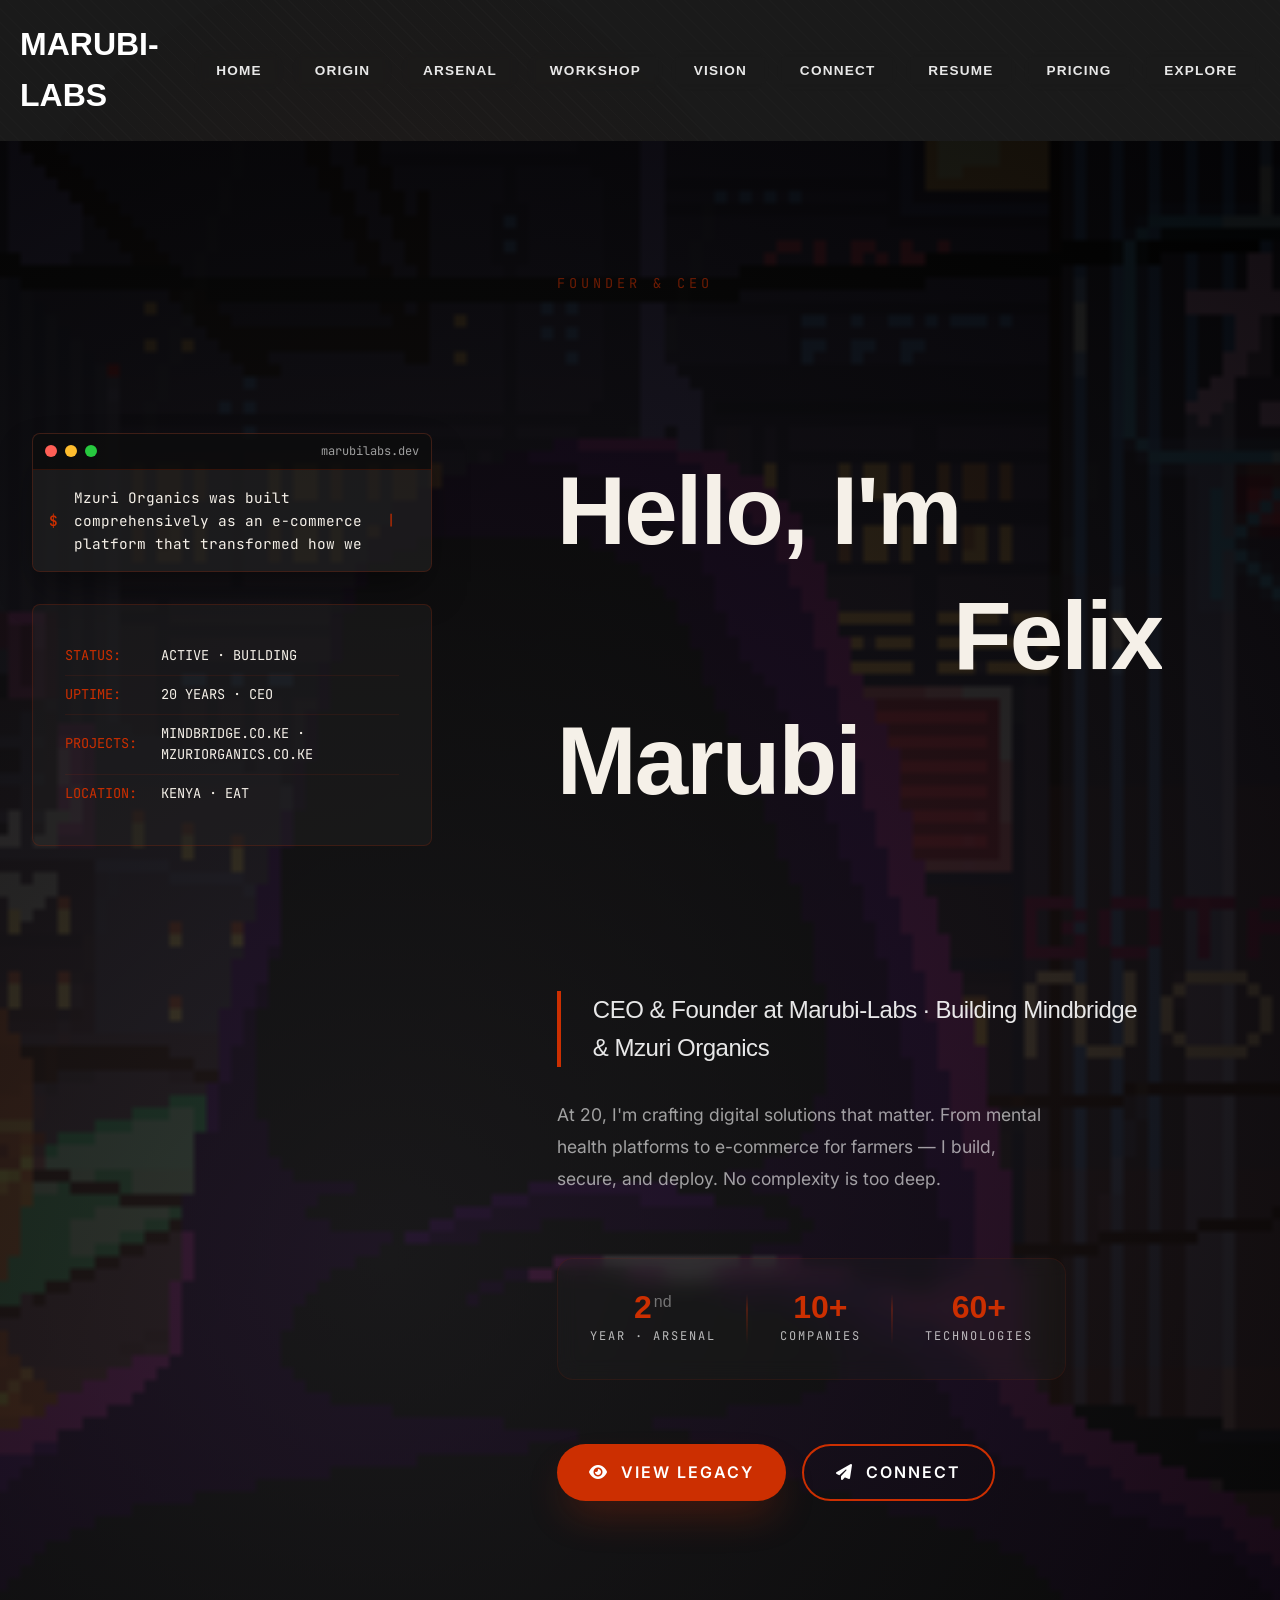
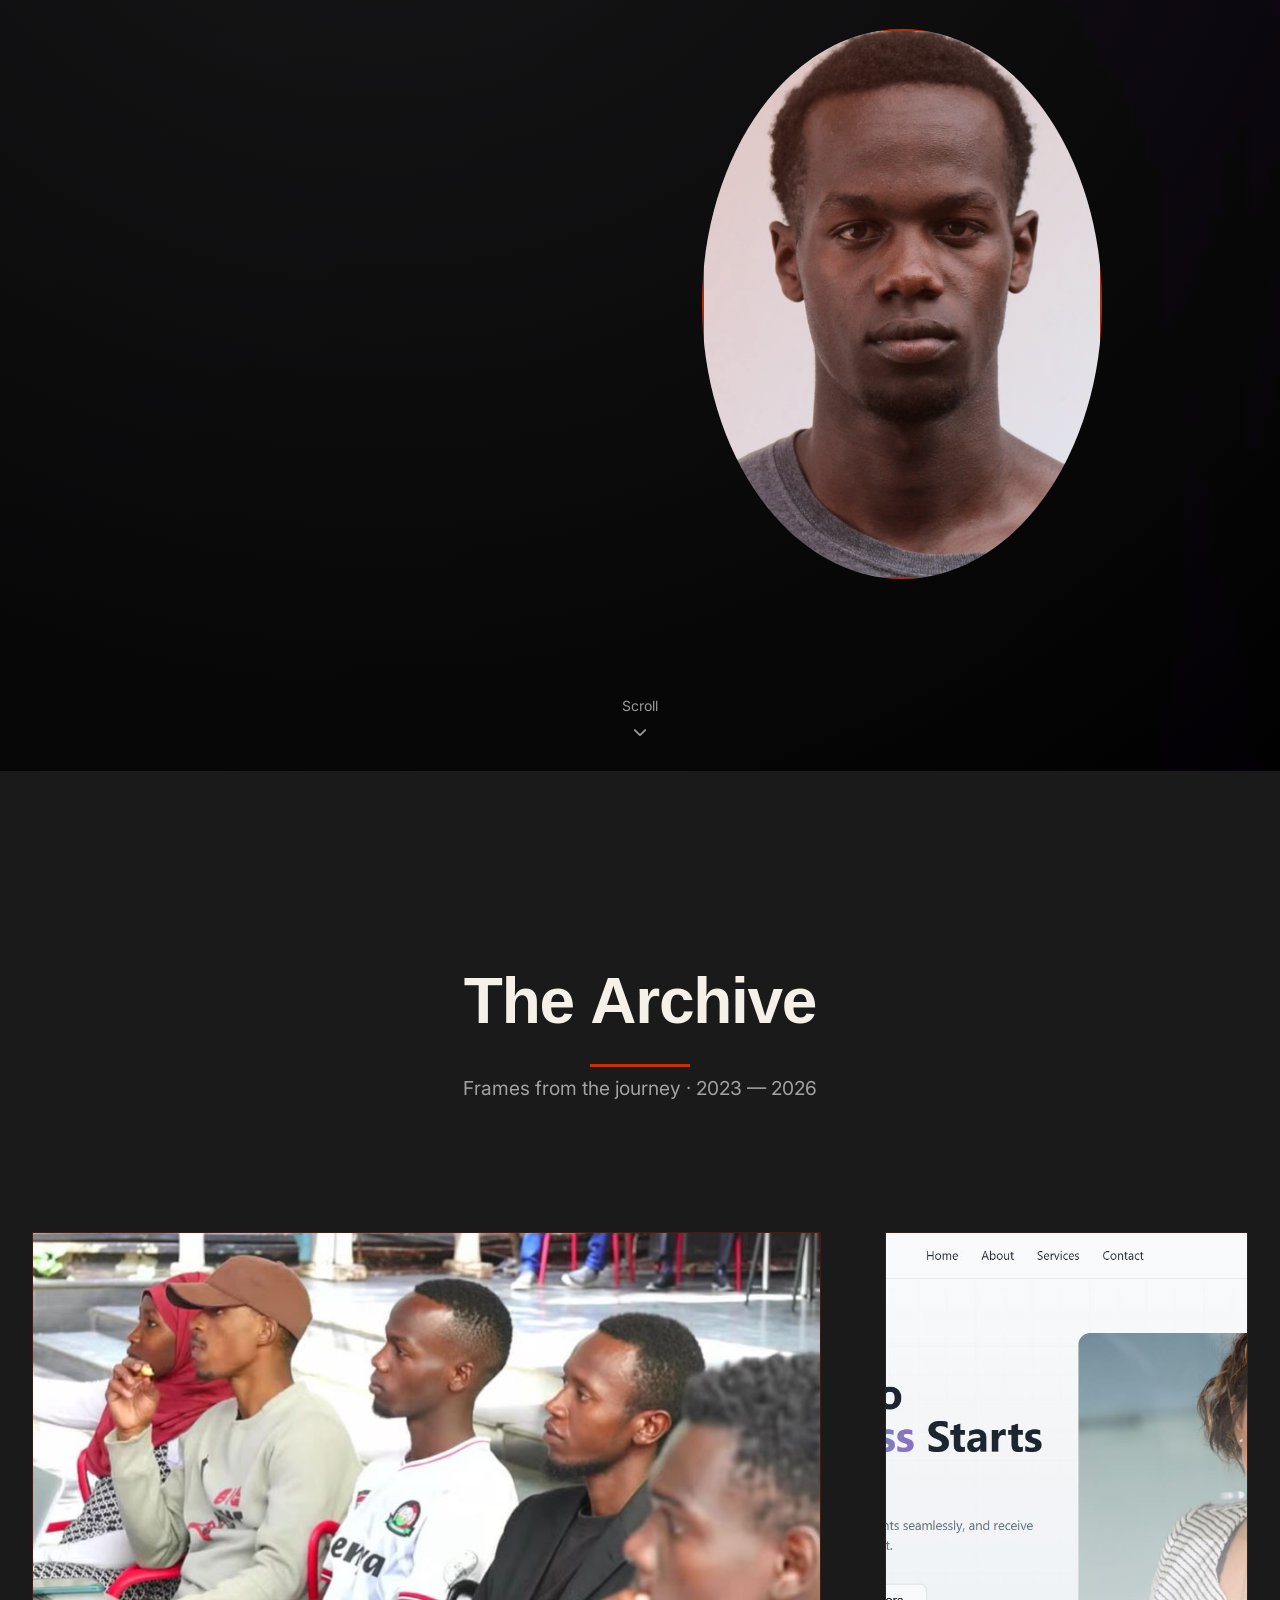
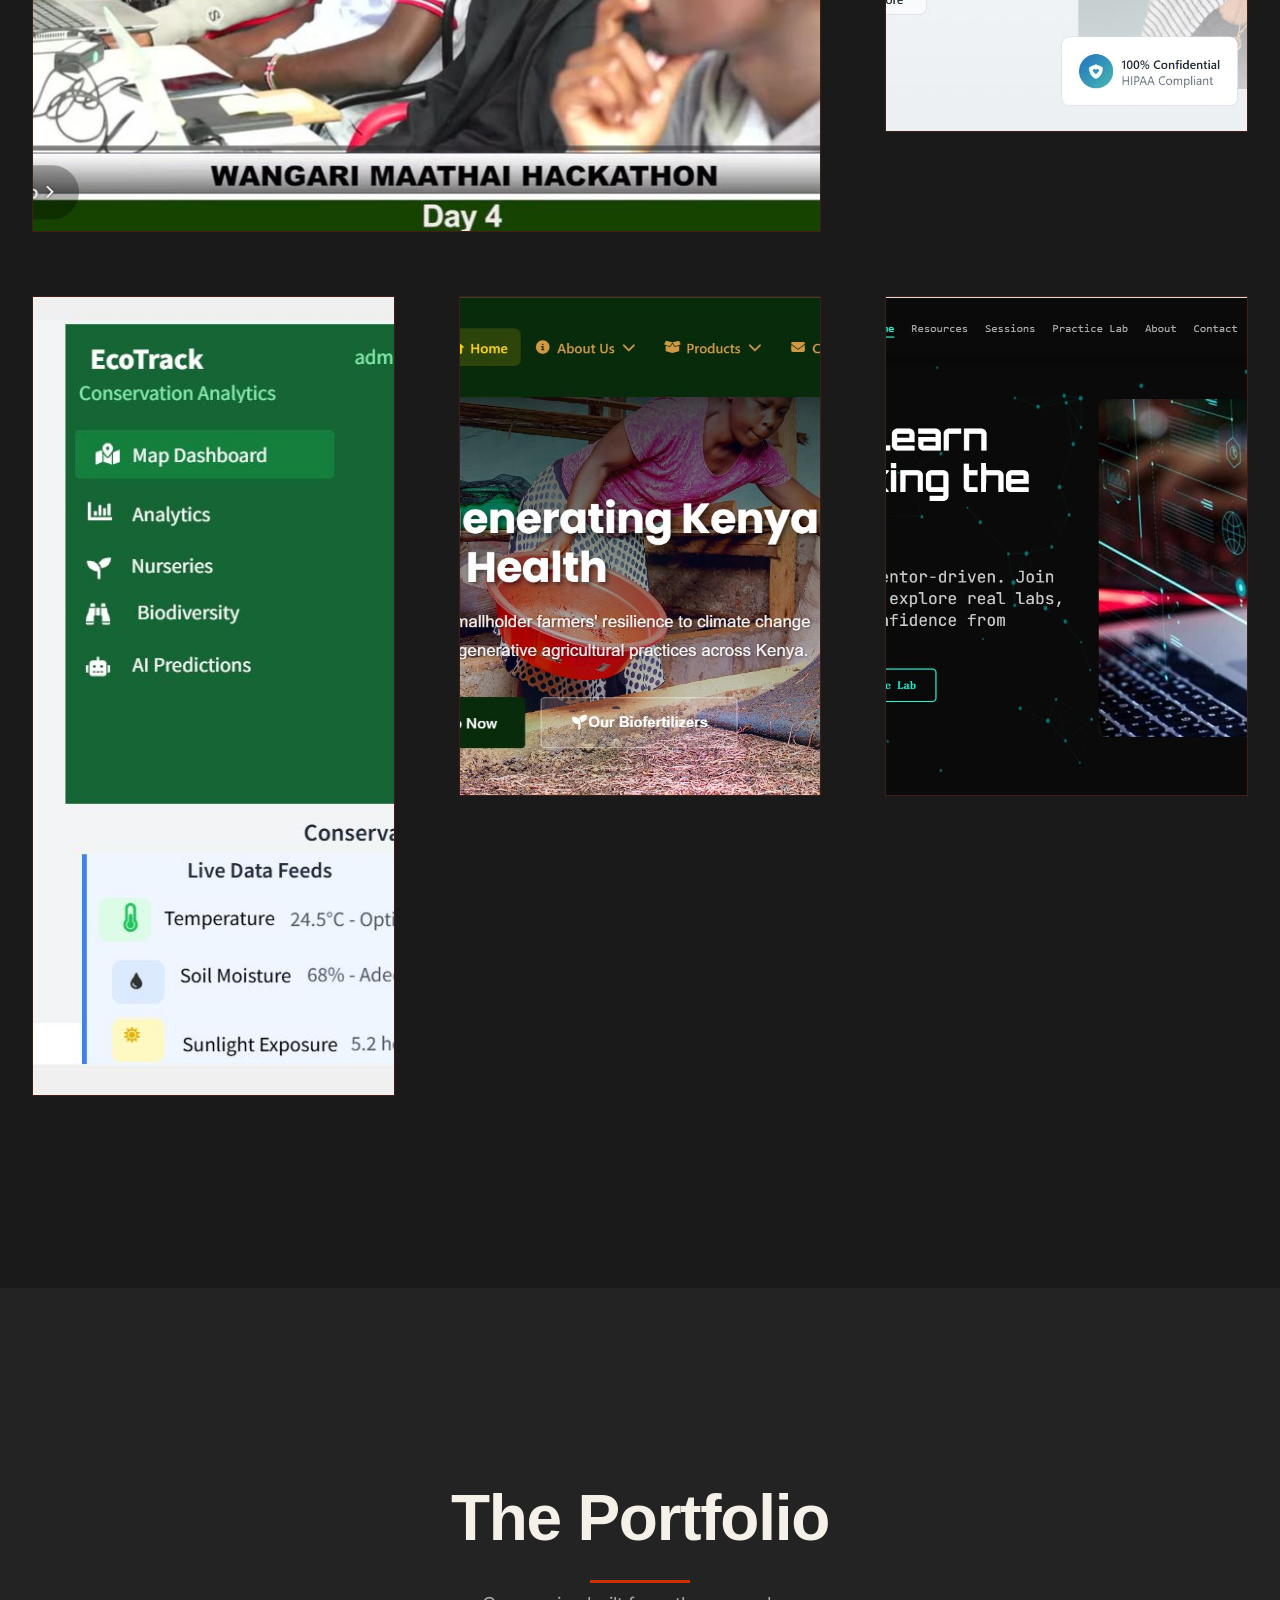
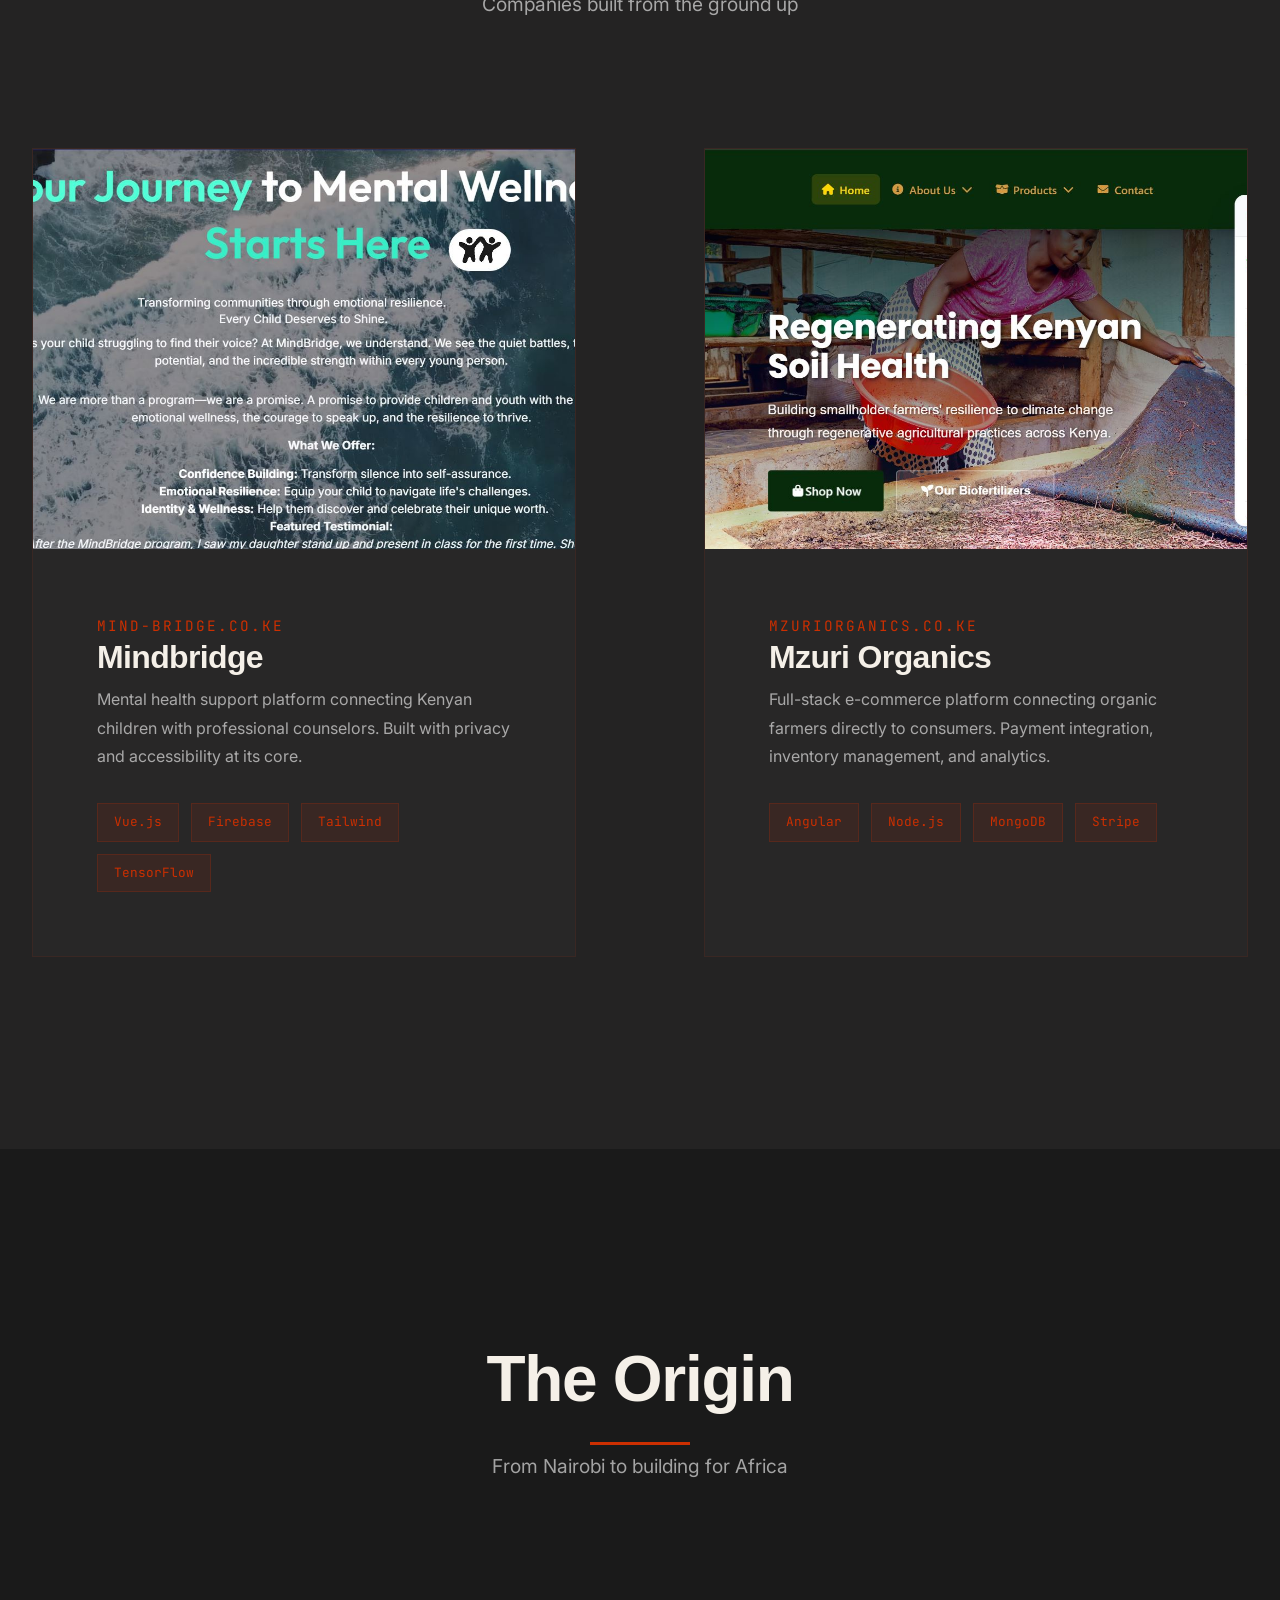
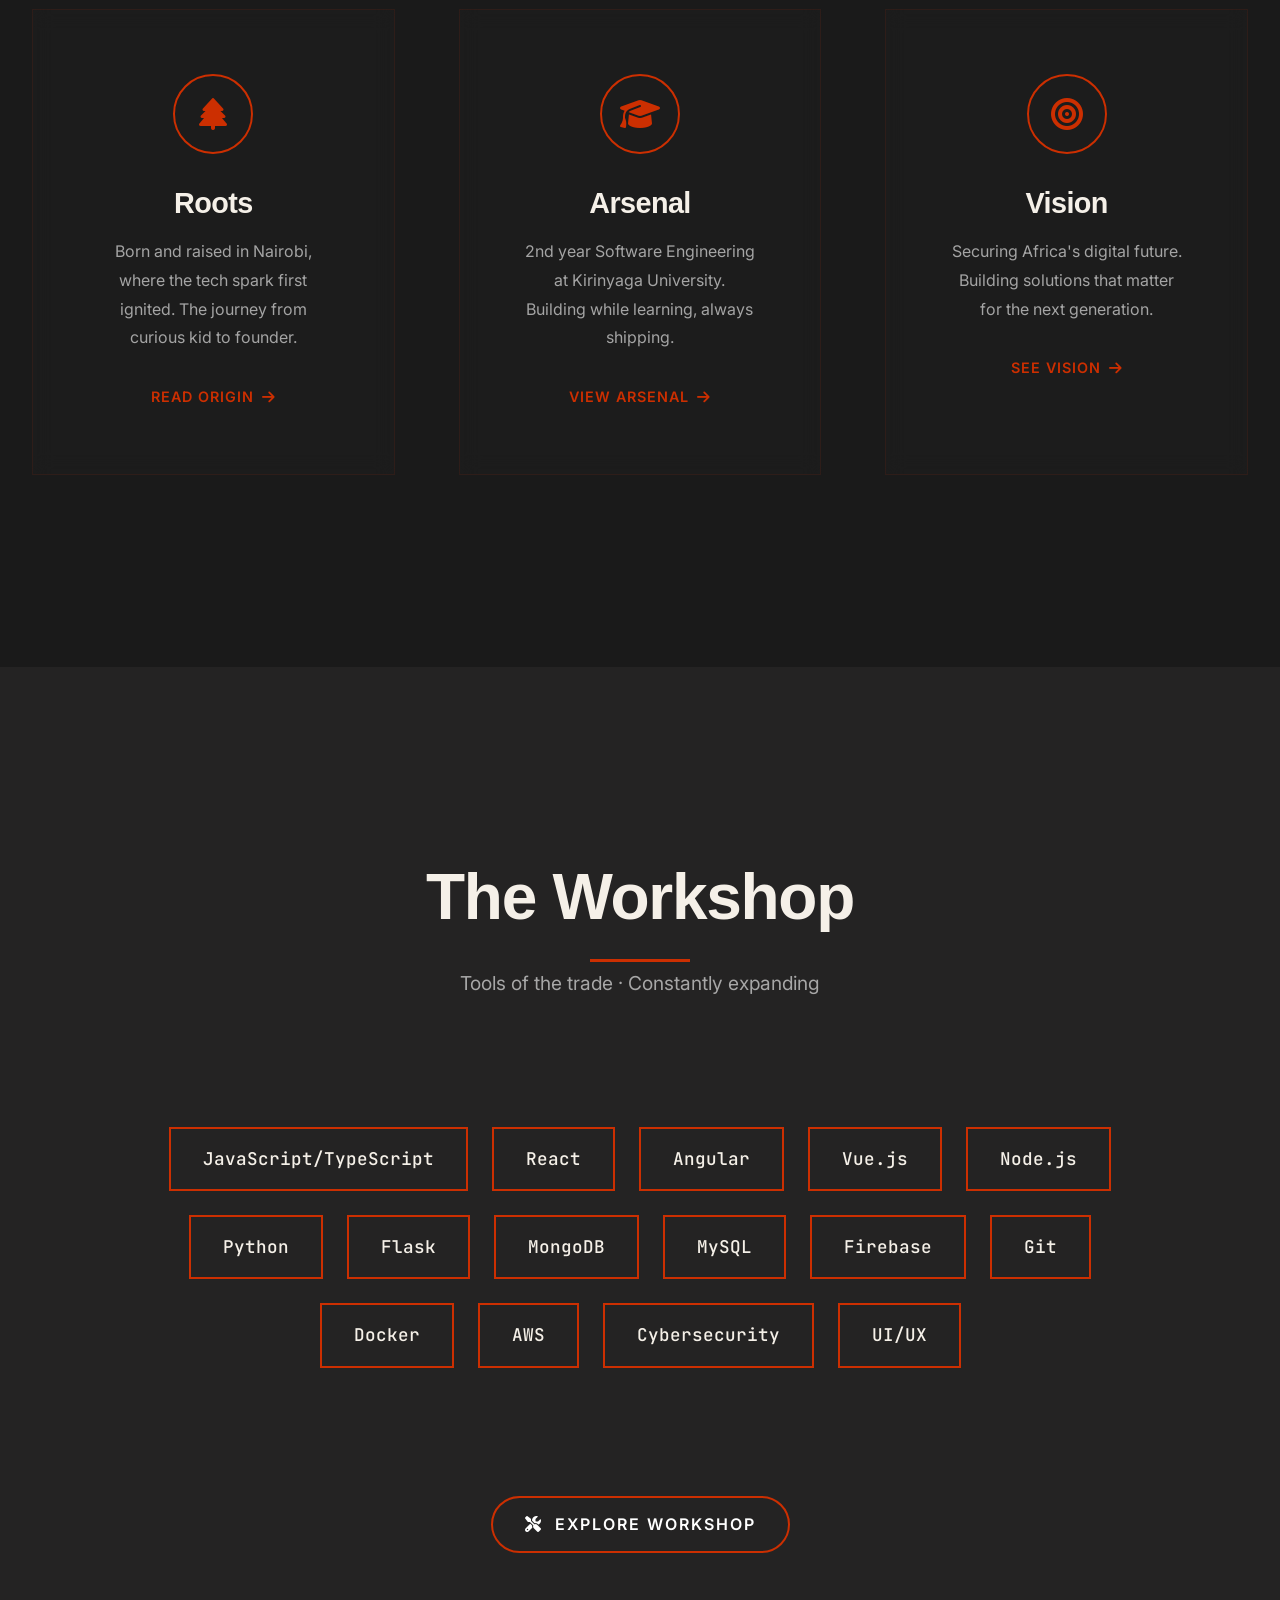
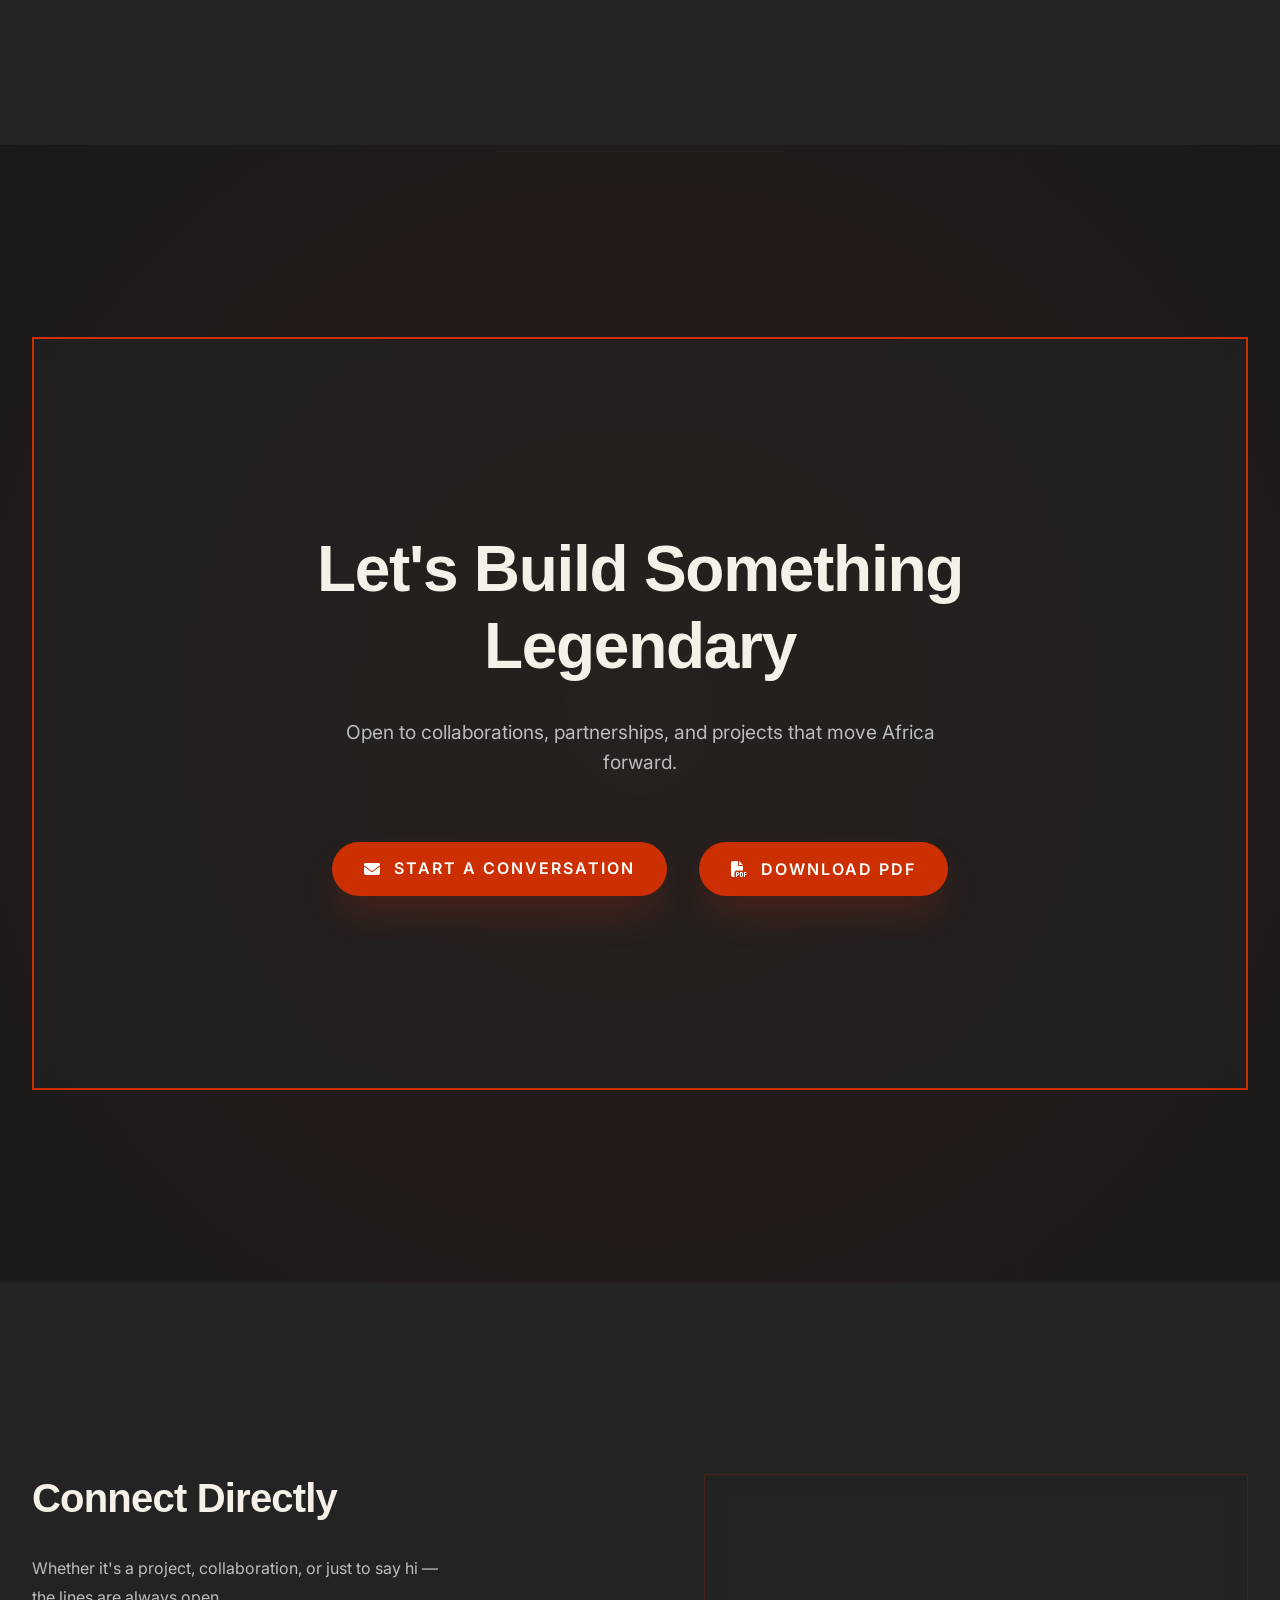
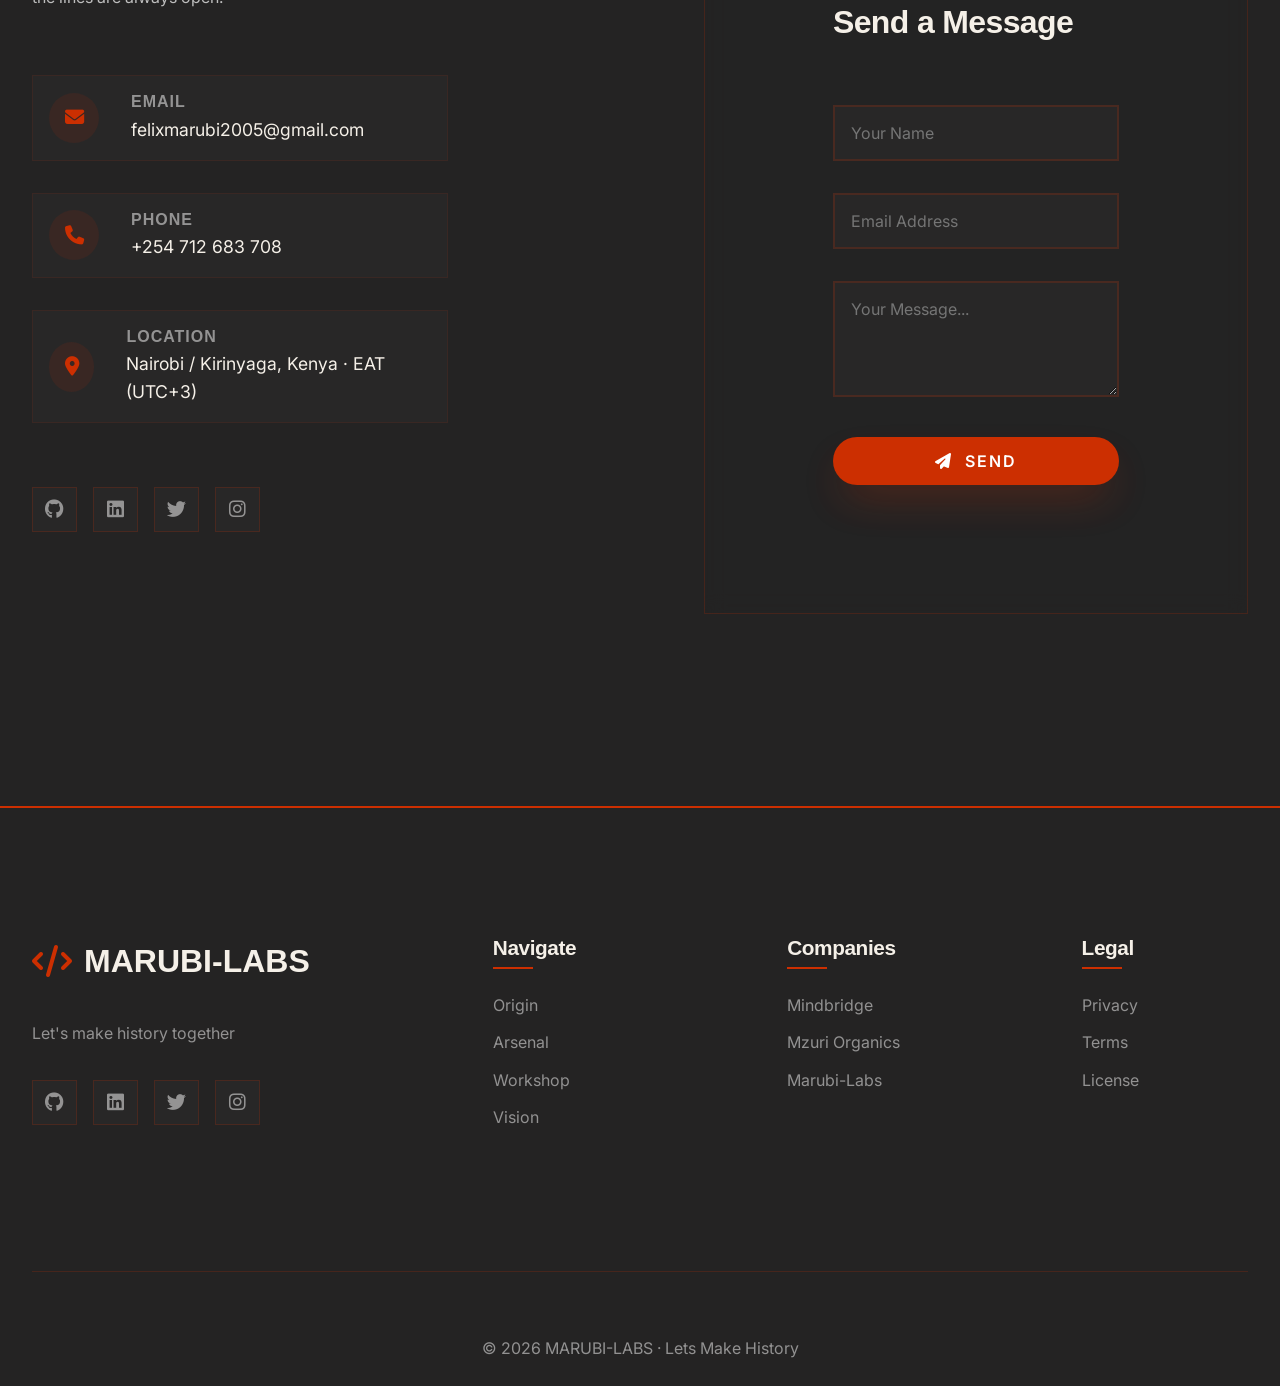
==== commit 5e4ae7e9: "someone" ====
--- a/index.html
+++ b/index.html
@@ -44,13 +44,101 @@
         :root {
             --marubi-ember: #cc2f01;
             --marubi-onyx: #242323;
+            --marubi-cream: #f5f0e8;
+        }
+        
+        /* ============================================
+           HERO SECTION WITH GIF BACKGROUND
+           ============================================ */
+        
+        /* Hero Section - GIF Background */
+        .hero {
+            position: relative;
+            min-height: 100vh;
+            display: flex;
+            align-items: center;
+            padding: var(--space-2xl, 100px) 0;
+            overflow: hidden;
+            isolation: isolate;
+        }
+        
+        /* GIF Background Layer */
+        .hero-background {
+            position: absolute;
+            top: 0;
+            left: 0;
+            width: 100%;
+            height: 100%;
+            z-index: 0;
+            overflow: hidden;
+        }
+        
+        .hero-background-img {
+            width: 100%;
+            height: 100%;
+            object-fit: cover;
+            object-position: center;
+        
+        }
+        
+        /* Dark Overlay for better text readability */
+        .hero-background::after {
+            content: '';
+            position: absolute;
+            top: 0;
+            left: 0;
+            width: 100%;
+            height: 100%;
+            background: linear-gradient(
+                135deg,
+                rgba(0, 0, 0, 0.7) 0%,
+                rgba(0, 0, 0, 0.5) 50%,
+                rgba(0, 0, 0, 0.7) 100%
+            );
+            pointer-events: none;
+        }
+        
+        /* Gradient overlay for smoother blend */
+        .hero-gradient-overlay {
+            position: absolute;
+            top: 0;
+            left: 0;
+            width: 100%;
+            height: 100%;
+            background: radial-gradient(
+                circle at 30% 50%,
+                rgba(36, 35, 35, 0.6) 0%,
+                rgba(0, 0, 0, 0.85) 100%
+            );
+            z-index: 1;
+            pointer-events: none;
+        }
+        
+        /* Hero Content - Ensure text is above background */
+        .hero .container {
+            position: relative;
+            z-index: 10;
+        }
+        
+        /* Optional: Subtle animation on the background */
+        @keyframes slowZoom {
+            0% {
+                transform: scale(1);
+            }
+            100% {
+                transform: scale(1.05);
+            }
+        }
+        
+        .hero-background-img {
+            animation: slowZoom 20s ease-in-out infinite alternate;
         }
         
         /* Hero Content Layout - Terminal Left, Text Right */
         .hero-content {
             display: grid;
             grid-template-columns: 0.8fr 1.2fr;
-            gap: var(--space-lg);
+            gap: var(--space-lg, 2rem);
             align-items: start;
             position: relative;
             z-index: 10;
@@ -60,8 +148,8 @@
         .terminal-column {
             display: flex;
             flex-direction: column;
-            gap: var(--space-md);
-            padding-top: 100px; /* Align with hero text */
+            gap: var(--space-md, 1.5rem);
+            padding-top: 100px;
         }
         
         /* Live Reviews - Adjusted for left column */
@@ -73,8 +161,60 @@
             width: 100%;
             max-width: 400px;
             overflow: hidden;
-            box-shadow: var(--shadow-onyx);
             margin: 0;
+        }
+        
+        .terminal-header {
+            background: rgba(0, 0, 0, 0.5);
+            padding: 8px 12px;
+            display: flex;
+            align-items: center;
+            gap: 8px;
+            border-bottom: 1px solid rgba(204, 47, 1, 0.2);
+        }
+        
+        .terminal-dot {
+            width: 12px;
+            height: 12px;
+            border-radius: 50%;
+        }
+        
+        .terminal-dot.red { background: #ff5f56; }
+        .terminal-dot.yellow { background: #ffbd2e; }
+        .terminal-dot.green { background: #27c93f; }
+        
+        .terminal-title {
+            margin-left: auto;
+            font-family: 'JetBrains Mono', monospace;
+            font-size: 0.75rem;
+            color: rgba(255, 255, 255, 0.6);
+        }
+        
+        .terminal-body {
+            padding: 1rem;
+            font-family: 'JetBrains Mono', monospace;
+            font-size: 0.85rem;
+            color: var(--marubi-cream);
+        }
+        
+        .prompt {
+            color: var(--marubi-ember);
+            margin-right: 8px;
+        }
+        
+        .cursor {
+            animation: blink 1s infinite;
+        }
+        
+        @keyframes blink {
+            0%, 100% { opacity: 1; }
+            50% { opacity: 0; }
+        }
+        
+        .rating-stars {
+            color: #ffbd2e;
+            margin-left: 12px;
+            font-size: 0.7rem;
         }
         
         /* Additional Terminal Info */
@@ -83,7 +223,7 @@
             backdrop-filter: blur(10px);
             border: 1px solid rgba(204, 47, 1, 0.2);
             border-radius: 8px;
-            padding: var(--space-md);
+            padding: var(--space-md, 1.5rem);
             max-width: 400px;
             font-family: 'JetBrains Mono', monospace;
         }
@@ -91,7 +231,7 @@
         .terminal-info-item {
             display: flex;
             align-items: center;
-            gap: var(--space-sm);
+            gap: var(--space-sm, 0.75rem);
             padding: 0.5rem 0;
             border-bottom: 1px solid rgba(204, 47, 1, 0.1);
         }
@@ -115,10 +255,9 @@
         .hero-text-column {
             display: flex;
             flex-direction: column;
-            gap: var(--space-md);
-        }
-        
-        /* Hero Text adjustments */
+            gap: var(--space-md, 1.5rem);
+        }
+        
         .hero-text {
             position: relative;
         }
@@ -139,7 +278,7 @@
             font-size: clamp(3rem, 8vw, 6rem);
             font-weight: 800;
             line-height: 1.1;
-            margin-bottom: var(--space-md);
+            margin-bottom: var(--space-md, 1.5rem);
         }
         
         .hero-title .greeting {
@@ -149,10 +288,11 @@
             margin-bottom: 0.5rem;
             letter-spacing: 4px;
             text-transform: uppercase;
+            display: block;
         }
         
         .hero-title .name {
-            background: var(--gradient-ember);
+            background: linear-gradient(135deg, var(--marubi-ember), #ff6b35);
             -webkit-background-clip: text;
             -webkit-text-fill-color: transparent;
             font-size: clamp(3.5rem, 10vw, 7rem);
@@ -160,34 +300,21 @@
             display: inline-block;
         }
         
-        .hero-title .name::after {
-            content: '';
-            position: absolute;
-            bottom: 10px;
-            left: 0;
-            width: 100%;
-            height: 4px;
-            background: var(--gradient-ember);
-            transform: scaleX(0);
-            transform-origin: left;
-            animation: slideIn 1s ease 1s forwards;
-        }
-        
         .hero-subtitle {
             font-size: clamp(1.2rem, 3vw, 1.5rem);
             font-weight: 400;
             color: rgba(255, 255, 255, 0.9);
-            margin-bottom: var(--space-md);
+            margin-bottom: var(--space-md, 1.5rem);
             line-height: 1.6;
             max-width: 600px;
             border-left: 4px solid var(--marubi-ember);
-            padding-left: var(--space-md);
+            padding-left: var(--space-md, 1.5rem);
         }
         
         .hero-description {
             font-size: 1.1rem;
             color: rgba(255, 255, 255, 0.6);
-            margin-bottom: var(--space-lg);
+            margin-bottom: var(--space-lg, 2rem);
             line-height: 1.8;
             max-width: 500px;
         }
@@ -195,9 +322,9 @@
         /* Stats adjustment */
         .hero-stats {
             display: flex;
-            gap: var(--space-lg);
-            margin-bottom: var(--space-lg);
-            padding: var(--space-md);
+            gap: var(--space-lg, 2rem);
+            margin-bottom: var(--space-lg, 2rem);
+            padding: var(--space-md, 1.5rem);
             background: rgba(36, 35, 35, 0.3);
             backdrop-filter: blur(10px);
             border-radius: 16px;
@@ -205,18 +332,132 @@
             max-width: fit-content;
         }
         
+        .stat-item {
+            text-align: center;
+        }
+        
+        .stat-number {
+            font-size: 2rem;
+            font-weight: 700;
+            color: var(--marubi-ember);
+        }
+        
+        .stat-label {
+            font-size: 0.75rem;
+            color: rgba(255, 255, 255, 0.7);
+        }
+        
+        /* Hero Image */
+        .hero-image {
+            grid-column: 2;
+            margin-top: var(--space-lg, 2rem);
+        }
+        
+        .profile-frame {
+            position: relative;
+            width: 100%;
+            max-width: 400px;
+            margin: 0 auto;
+        }
+        
+        .profile-img {
+            width: 100%;
+            border-radius: 20px;
+            border: 2px solid var(--marubi-ember);
+            box-shadow: 0 20px 40px rgba(0, 0, 0, 0.3);
+        }
+        
+        .founder-badge {
+            position: absolute;
+            bottom: -15px;
+            right: -15px;
+            background: var(--marubi-ember);
+            color: white;
+            padding: 8px 16px;
+            border-radius: 30px;
+            font-size: 0.8rem;
+            font-weight: 600;
+            font-family: 'JetBrains Mono', monospace;
+        }
+        
+        /* Buttons */
+        .hero-buttons {
+            display: flex;
+            gap: 1rem;
+            flex-wrap: wrap;
+        }
+        
+        .btn {
+            display: inline-flex;
+            align-items: center;
+            gap: 0.75rem;
+            padding: 0.875rem 2rem;
+            border-radius: 40px;
+            font-weight: 600;
+            text-decoration: none;
+            transition: all 0.3s ease;
+            cursor: pointer;
+            border: none;
+        }
+        
+        .btn-primary {
+            background: var(--marubi-ember);
+            color: white;
+        }
+        
+        .btn-primary:hover {
+            background: #b82800;
+            transform: translateY(-2px);
+        }
+        
+        .btn-outline {
+            background: transparent;
+            border: 2px solid var(--marubi-ember);
+            color: white;
+        }
+        
+        .btn-outline:hover {
+            background: var(--marubi-ember);
+            transform: translateY(-2px);
+        }
+        
+        /* Scroll Indicator */
+        .scroll-indicator {
+            position: absolute;
+            bottom: 2rem;
+            left: 50%;
+            transform: translateX(-50%);
+            display: flex;
+            flex-direction: column;
+            align-items: center;
+            gap: 0.5rem;
+            color: rgba(255, 255, 255, 0.6);
+            font-size: 0.875rem;
+            z-index: 10;
+        }
+        
+        /* Animations */
+        @keyframes slideIn {
+            from {
+                transform: scaleX(0);
+            }
+            to {
+                transform: scaleX(1);
+            }
+        }
+        
         /* Responsive */
         @media (max-width: 1200px) {
             .hero-content {
                 grid-template-columns: 0.9fr 1.1fr;
-                gap: var(--space-md);
+                gap: var(--space-md, 1.5rem);
             }
         }
         
         @media (max-width: 992px) {
             .hero-content {
                 grid-template-columns: 1fr;
-                gap: var(--space-lg);
+                gap: var(--space-lg, 2rem);
             }
             
             .terminal-column {
@@ -232,7 +473,7 @@
             .hero-subtitle {
                 border-left: none;
                 border-top: 4px solid var(--marubi-ember);
-                padding-top: var(--space-md);
+                padding-top: var(--space-md, 1.5rem);
                 margin-left: auto;
                 margin-right: auto;
             }
@@ -249,6 +490,22 @@
             
             .hero-buttons {
                 justify-content: center;
+            }
+            
+            .hero-image {
+                grid-column: 1;
+                text-align: center;
+            }
+        }
+        
+        @media (max-width: 768px) {
+            .hero-stats {
+                gap: 1rem;
+                padding: 1rem;
+            }
+            
+            .stat-number {
+                font-size: 1.5rem;
             }
         }
     </style>
@@ -285,8 +542,38 @@
         <div class="scroll-progress" id="scrollProgress"></div>
     </nav>
 
-    <!-- Hero Section - The Statement -->
+    <!-- Hero Section - The Statement with GIF Background -->
     <section class="hero">
+        <!-- ============================================ -->
+        <!-- GIF BACKGROUND - PUT YOUR GIF HERE -->
+        <!-- ============================================ -->
+        <div class="hero-background">
+            <!-- 
+                🔥 PLACE YOUR GIF FILE HERE 🔥
+                
+                OPTION 1: Use a local GIF file:
+                - Place your GIF in: images/backgrounds/hero-bg.gif
+                - Then uncomment the line below and comment out the URL line
+            -->
+            <img 
+                src="images/gallery/VirtuaVerse_ Cyberpunk and Pixels.gif" 
+                alt="Background animation" 
+                class="hero-background-img"
+                loading="lazy"
+            >
+            
+            <!-- OPTION 2: Use a URL GIF (uncomment to use, comment the local one above) -->
+            <!-- <img 
+                src="https://media.giphy.com/media/v1.Y2lkPTc5MGI3NjExa3I4cHo4dHV0aXU5bnFvdW1qNng0dXQ4cHp5NnNldG5qN2R5eGg1byZlcD12MV9pbnRlcm5hbF9naWZfYnlfaWQmY3Q9Zw/26BRv0ThflFHCv4/260x260.gif" 
+                alt="Background animation" 
+                class="hero-background-img"
+                loading="lazy"
+            > -->
+        </div>
+        
+        <!-- Gradient Overlay for better text contrast -->
+        <div class="hero-gradient-overlay"></div>
+        
         <div class="container">
             <div class="hero-content">
                 <!-- LEFT COLUMN - Terminal -->
@@ -373,8 +660,8 @@
                     </div>
                 </div>
                 
-                <!-- Hero Image (moved to right side) -->
-                <div class="hero-image animate-float" style="grid-column: 2; margin-top: var(--space-lg);">
+                <!-- Hero Image -->
+                <div class="hero-image animate-float">
                     <div class="profile-frame">
                         <img src="images/profile/profile.jpg" alt="Felix Marubi - CEO" class="profile-img">
                         <div class="founder-badge">
@@ -465,7 +752,7 @@
                     <div class="project-content">
                         <span class="company">mind-bridge.co.ke</span>
                         <h3>Mindbridge</h3>
-                        <p>Mental health support platform connecting Kenyan children  with professional counselors. Built with privacy and accessibility at its core.</p>
+                        <p>Mental health support platform connecting Kenyan children with professional counselors. Built with privacy and accessibility at its core.</p>
                         <div class="project-tech">
                             <span>Vue.js</span>
                             <span>Firebase</span>
@@ -587,7 +874,7 @@
                         <i class="fas fa-envelope"></i>
                         Start a Conversation
                     </a>
-                       <button class="btn btn-primary" id="downloadPDFBtn2">
+                    <button class="btn btn-primary" id="downloadPDFBtn2">
                         <i class="fas fa-file-pdf"></i> Download PDF
                     </button>
                 </div>
@@ -740,7 +1027,6 @@
     <script src="js/animations.js"></script>
     <script src="js/resume.js"></script>
     <script>
-
         // Terminal typing effect
         const reviews = [
             "Building Mindbridge for mental health",
@@ -752,12 +1038,14 @@
         const typingElement = document.getElementById('typingReview');
         
         function typeReview() {
-            typingElement.style.opacity = '0';
-            setTimeout(() => {
-                typingElement.textContent = reviews[index];
-                typingElement.style.opacity = '1';
-                index = (index + 1) % reviews.length;
-            }, 500);
+            if (typingElement) {
+                typingElement.style.opacity = '0';
+                setTimeout(() => {
+                    typingElement.textContent = reviews[index];
+                    typingElement.style.opacity = '1';
+                    index = (index + 1) % reviews.length;
+                }, 500);
+            }
         }
         
         setInterval(typeReview, 3000);
--- a/css/pages/home.css
+++ b/css/pages/home.css
@@ -109,7 +109,7 @@
     animation: gradientFlow 8s ease infinite;
 }
 
-/* ===== PREMIUM NAVIGATION - UPDATED (Same as resume page) ===== */
+/* ===== PREMIUM NAVIGATION - TRANSPARENT FROM START ===== */
 .navbar {
     position: fixed;
     top: 0;
@@ -118,24 +118,30 @@
     padding: 1.2rem 2rem;
     z-index: 1000;
     transition: transform 0.3s ease, background 0.3s ease, padding 0.3s ease;
-    background: transparent;
-    backdrop-filter: none;
+    background: transparent !important;
+    backdrop-filter: none !important;
 }
 
 /* Hide navbar when scrolling down */
 .navbar.hide {
-    transform: translateY(-100%);
-}
-
-/* Scrolled state - solid background */
+    transform: translateY(-100%) !important;
+}
+
+/* Scrolled state - STAYS TRANSPARENT (no background change) */
 .navbar.scrolled {
-    background: rgba(36, 35, 35, 0.9);
-    backdrop-filter: blur(10px);
-    padding: 0.8rem 2rem;
-    border-bottom: 1px solid rgba(204, 47, 1, 0.2);
-    box-shadow: 0 4px 20px rgba(0, 0, 0, 0.3);
-}
-
+    background: transparent !important;
+    backdrop-filter: none !important;
+    padding: 0.8rem 2rem !important;
+    /* Remove border-bottom and shadow if you want completely invisible */
+    border-bottom: none !important;
+    box-shadow: none !important;
+}
+
+/* When navbar is hidden AND scrolled */
+.navbar.hide.scrolled {
+    background: transparent !important;
+    backdrop-filter: none !important;
+}
 /* When navbar is hidden AND scrolled */
 .navbar.hide.scrolled {
     background: rgba(36, 35, 35, 0.9);
@@ -1492,7 +1498,7 @@
     /* Navigation - Mobile specific */
     .navbar {
         padding: 0.8rem 1.25rem;
-        background: rgba(36, 35, 35, 0.95);
+        background: transparent;
         backdrop-filter: blur(10px);
         z-index: 10000;
     }
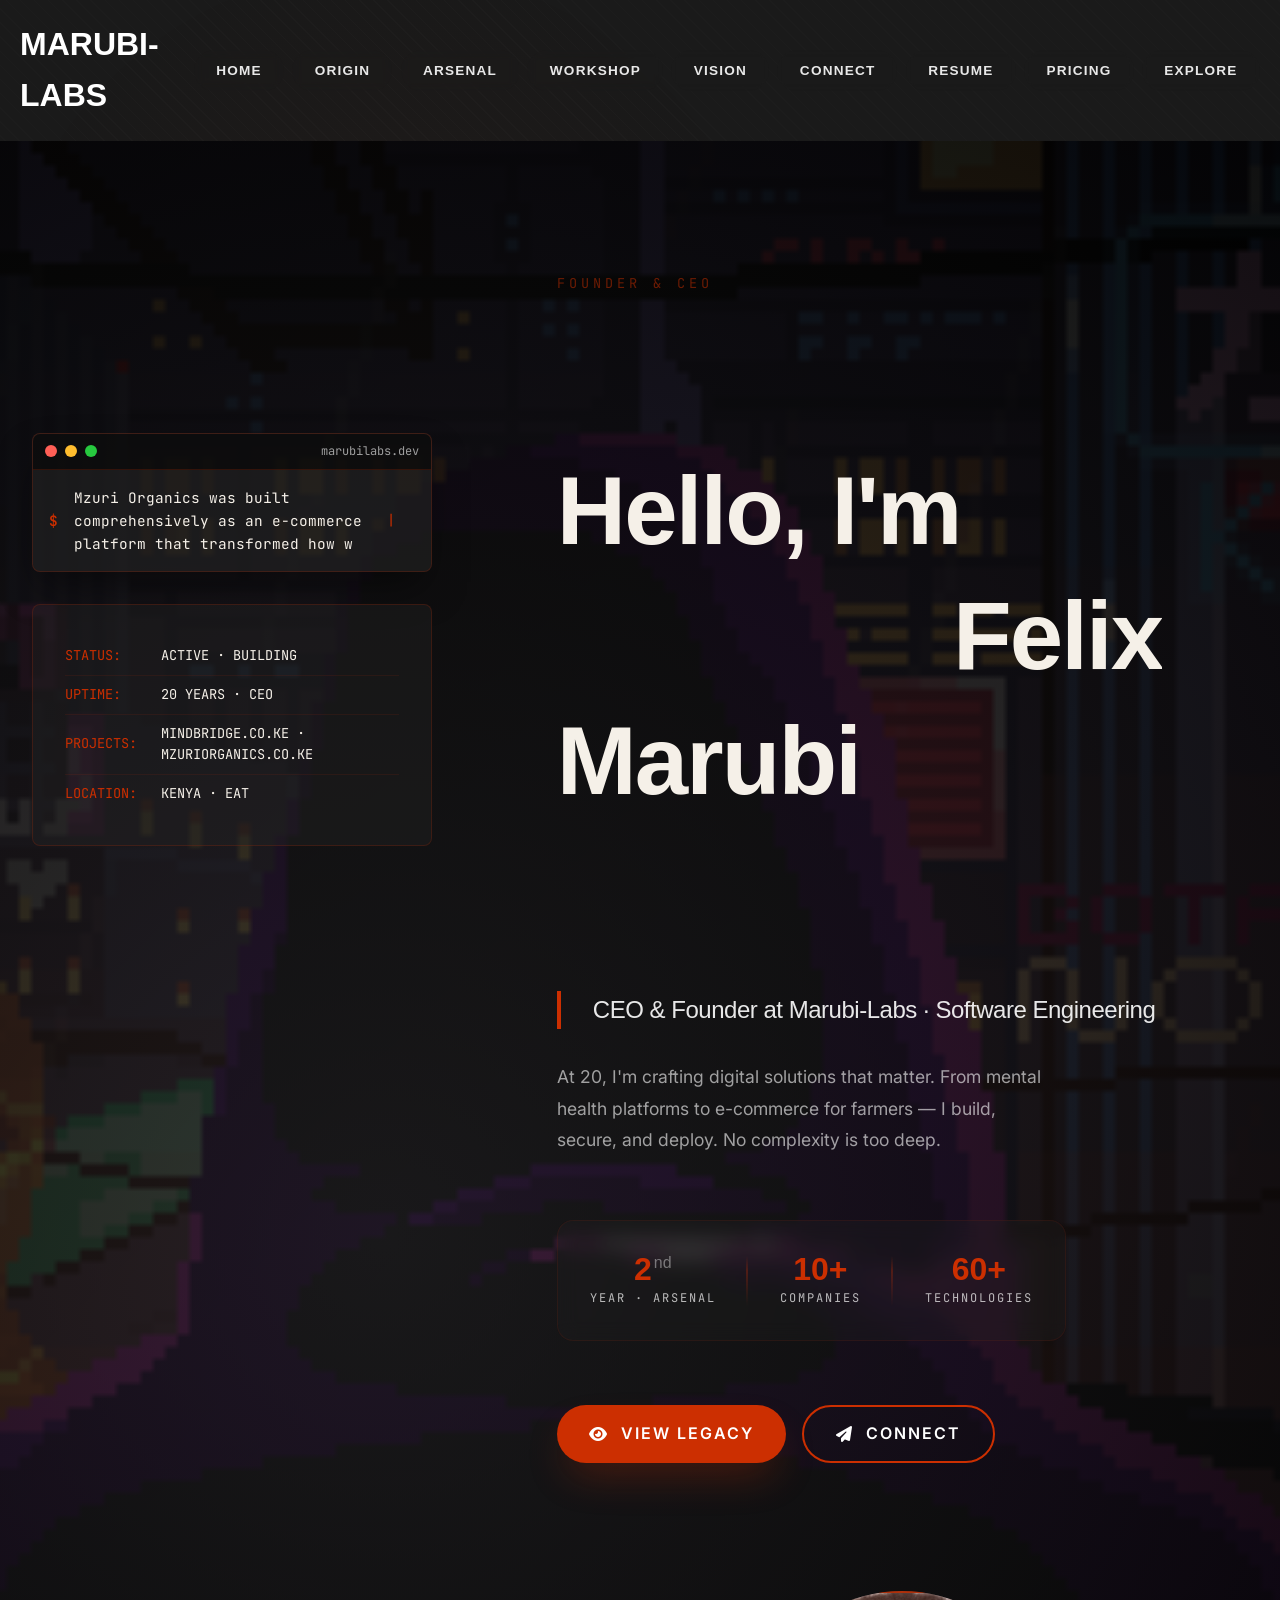
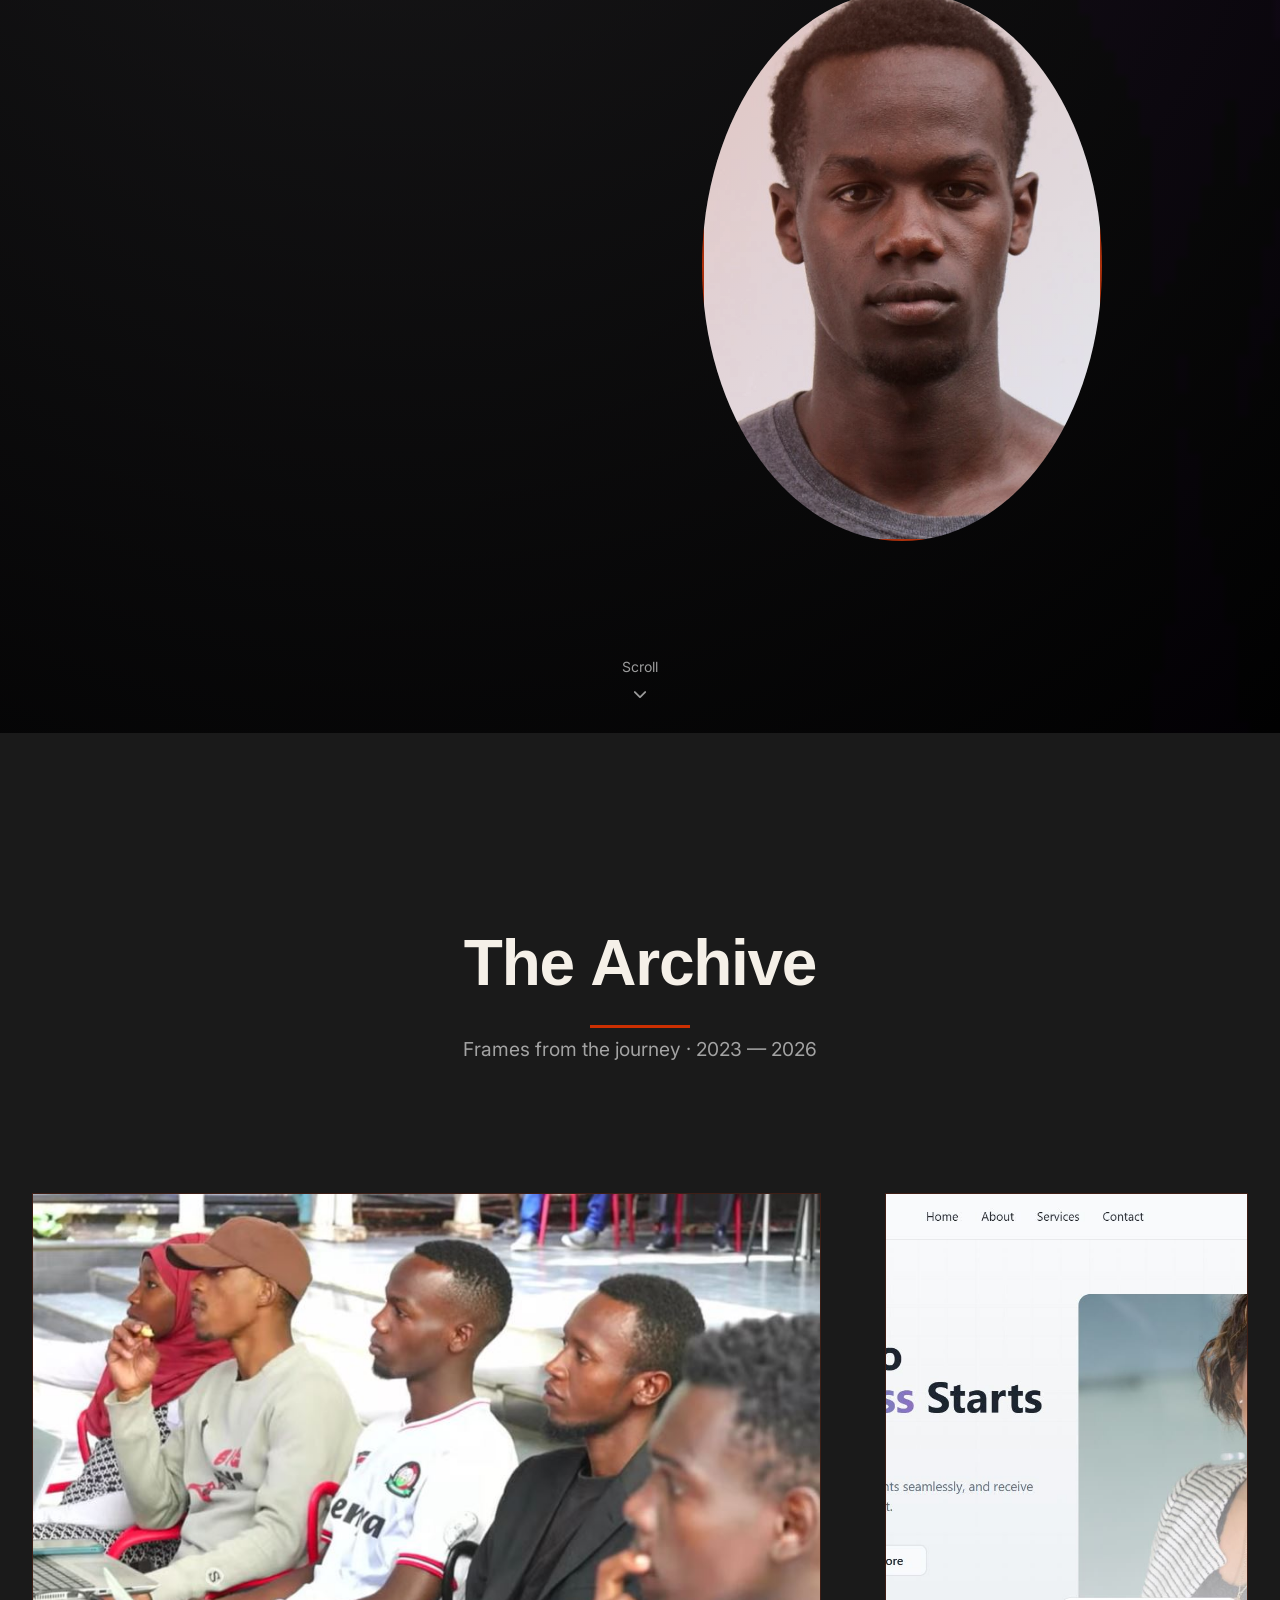
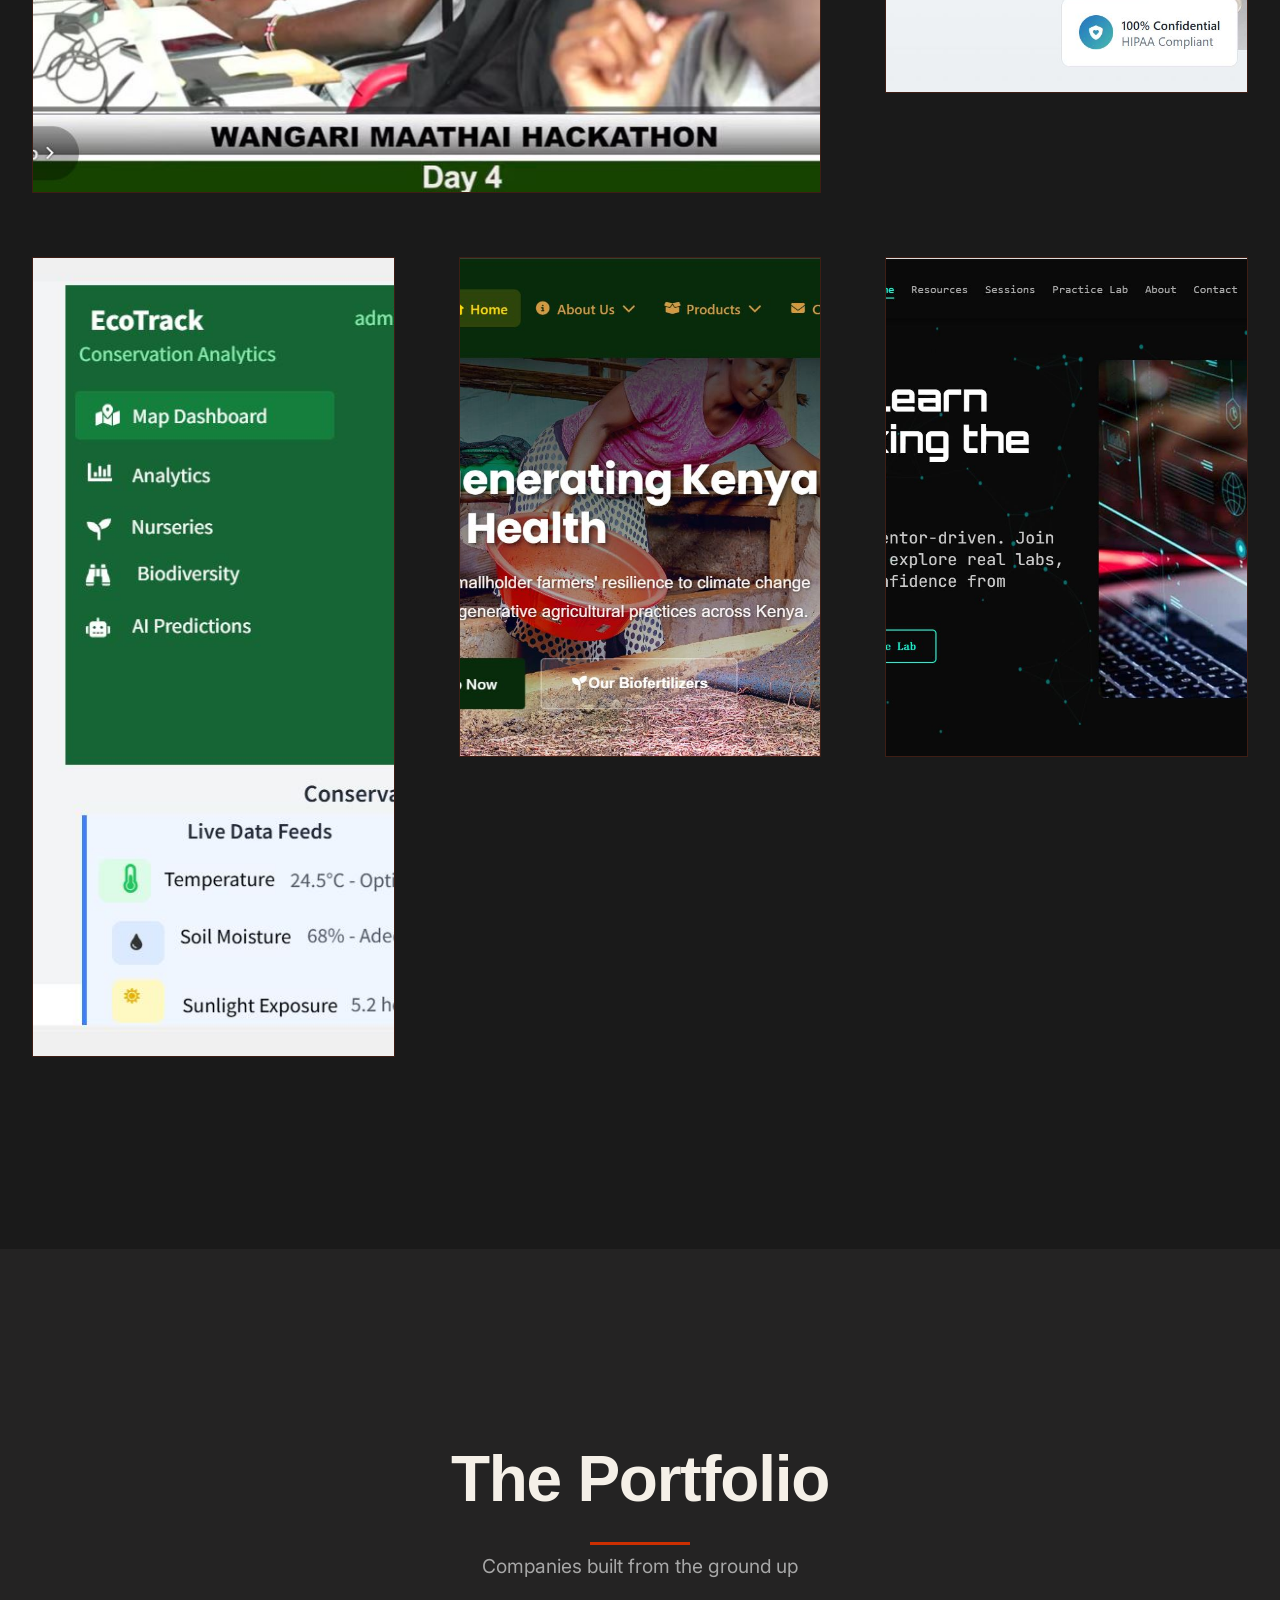
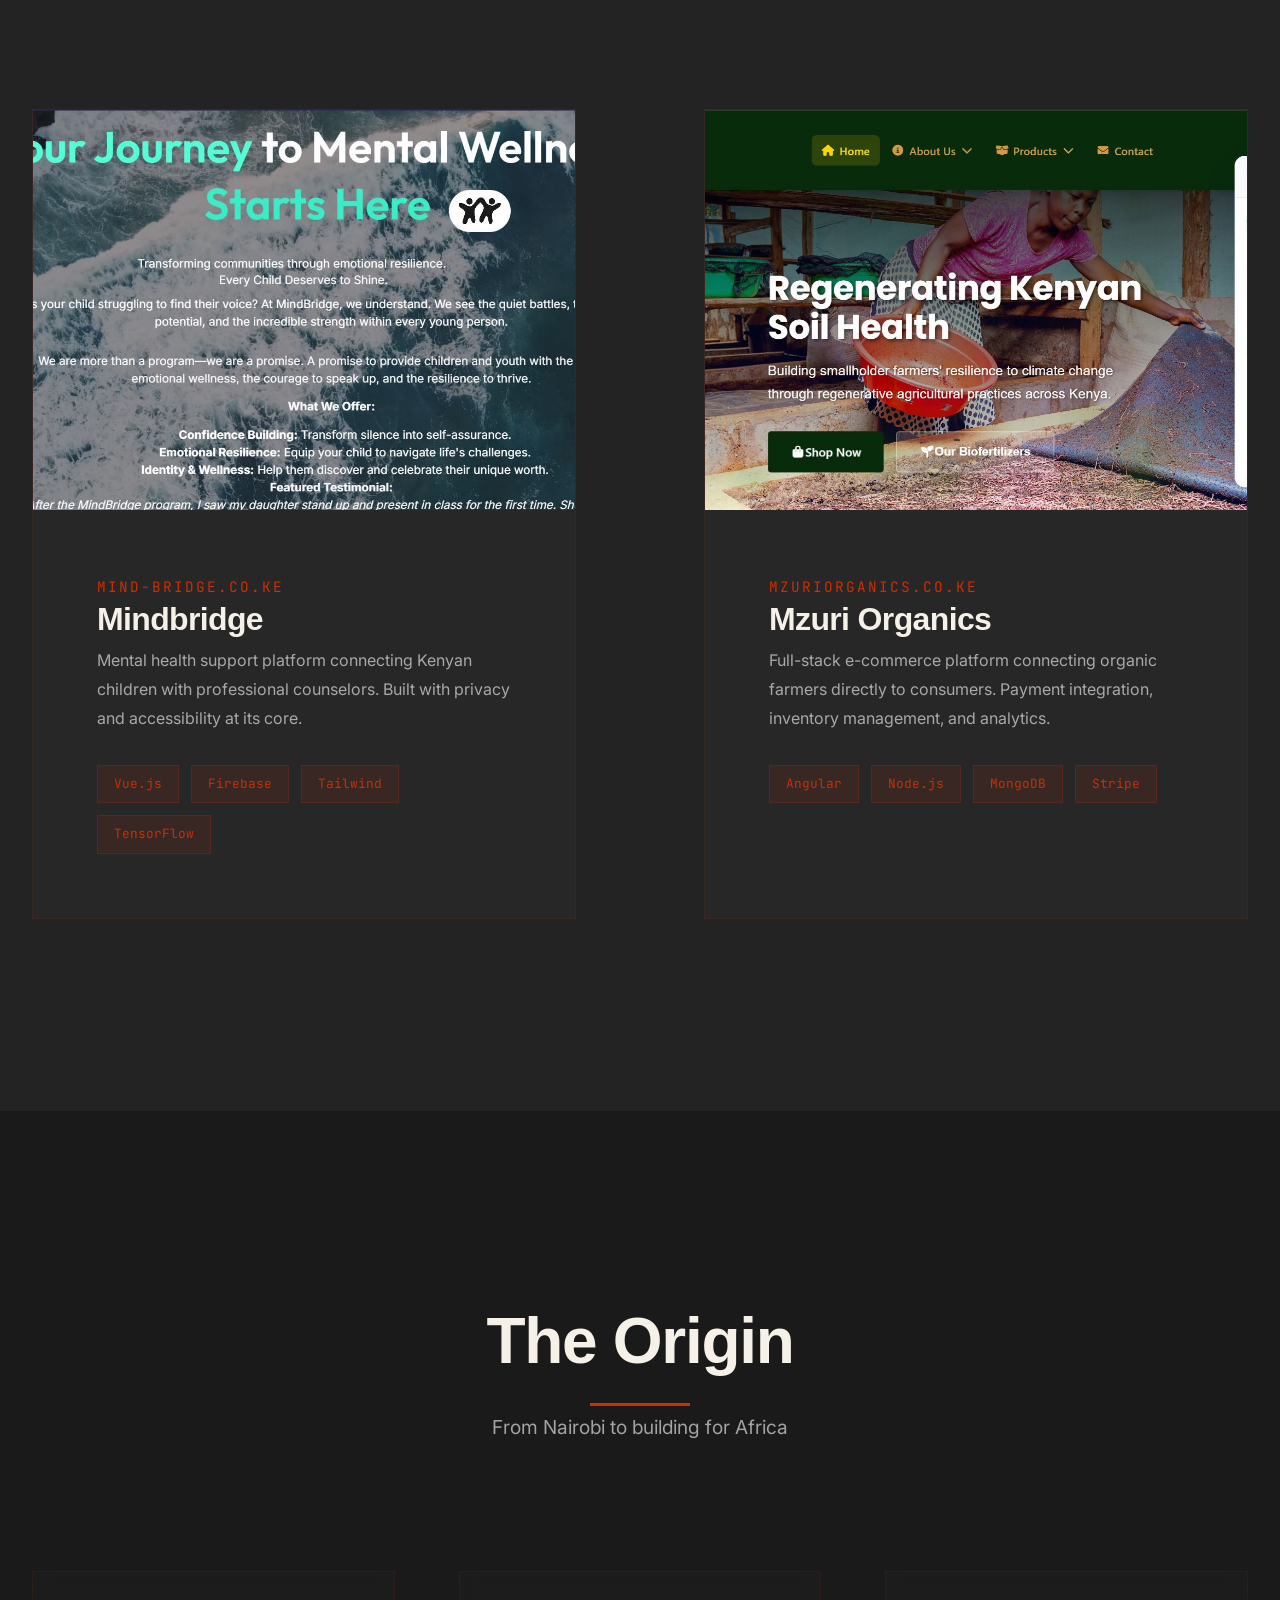
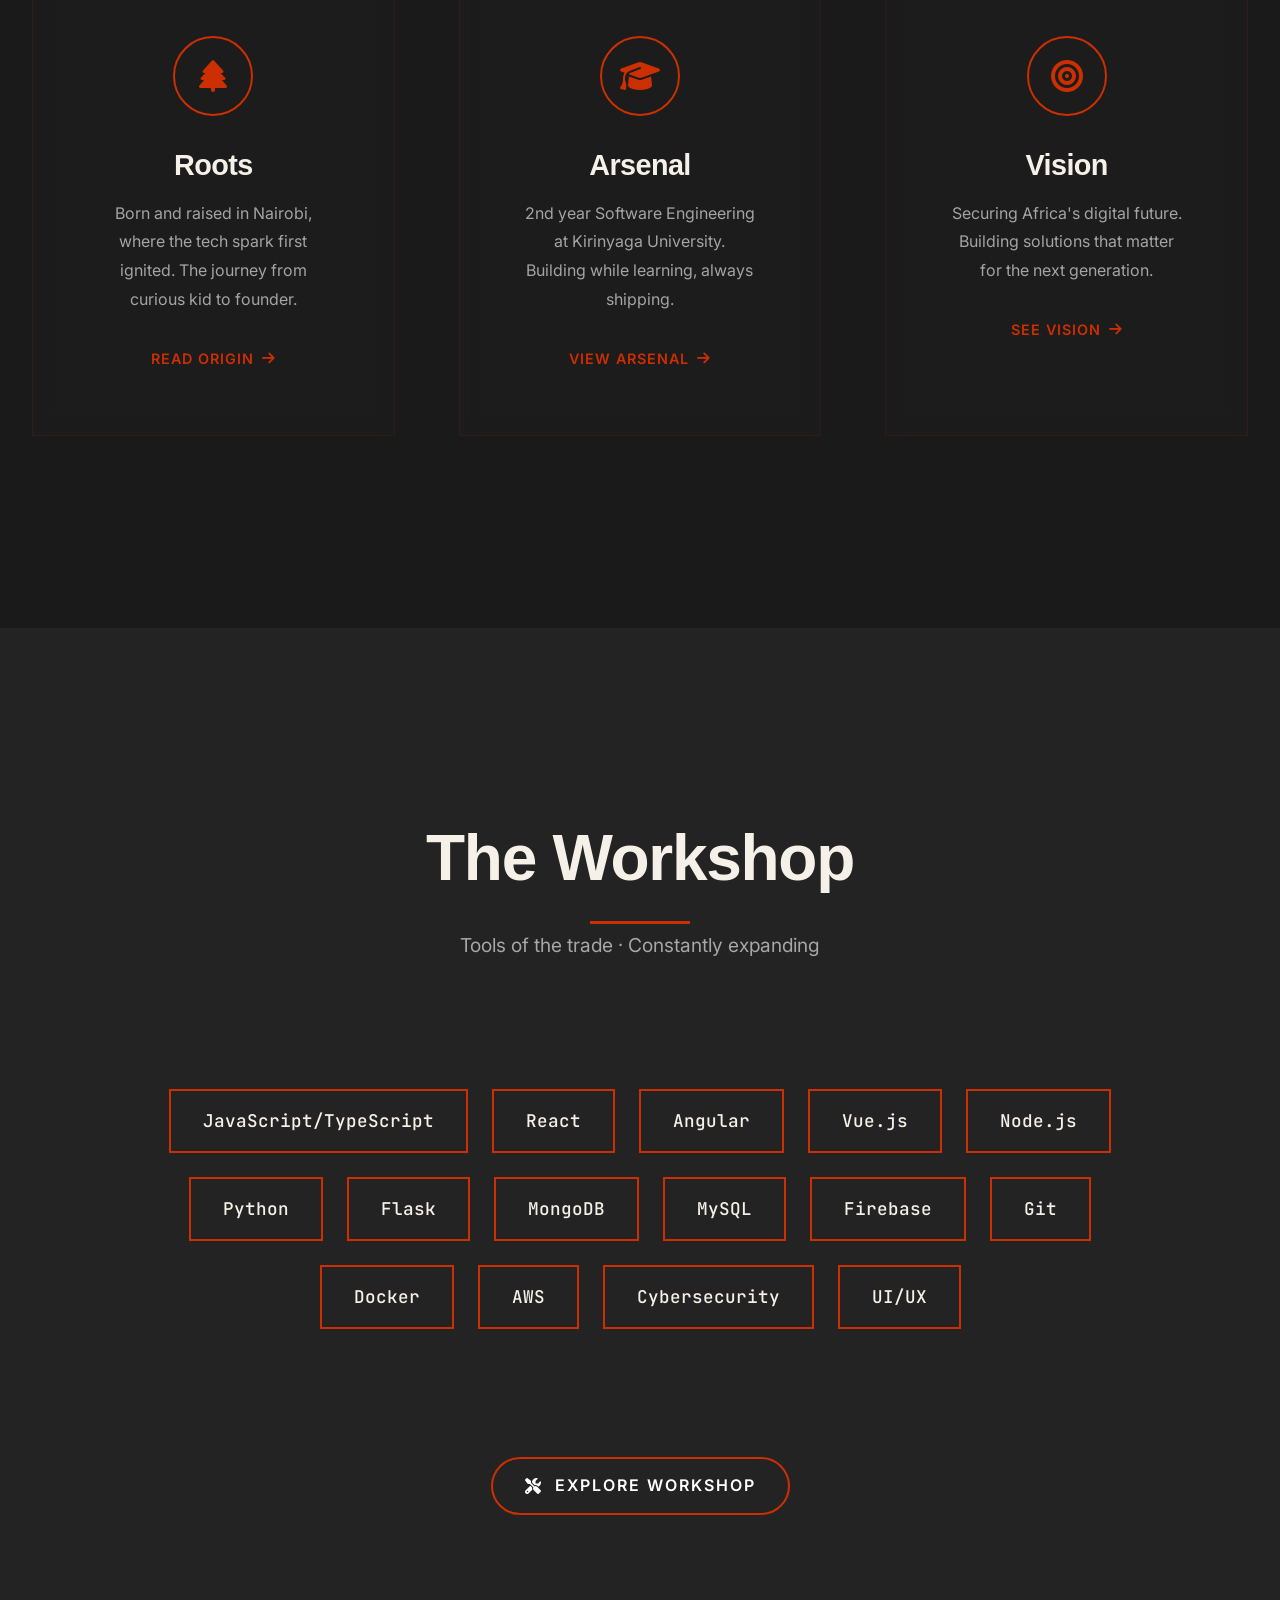
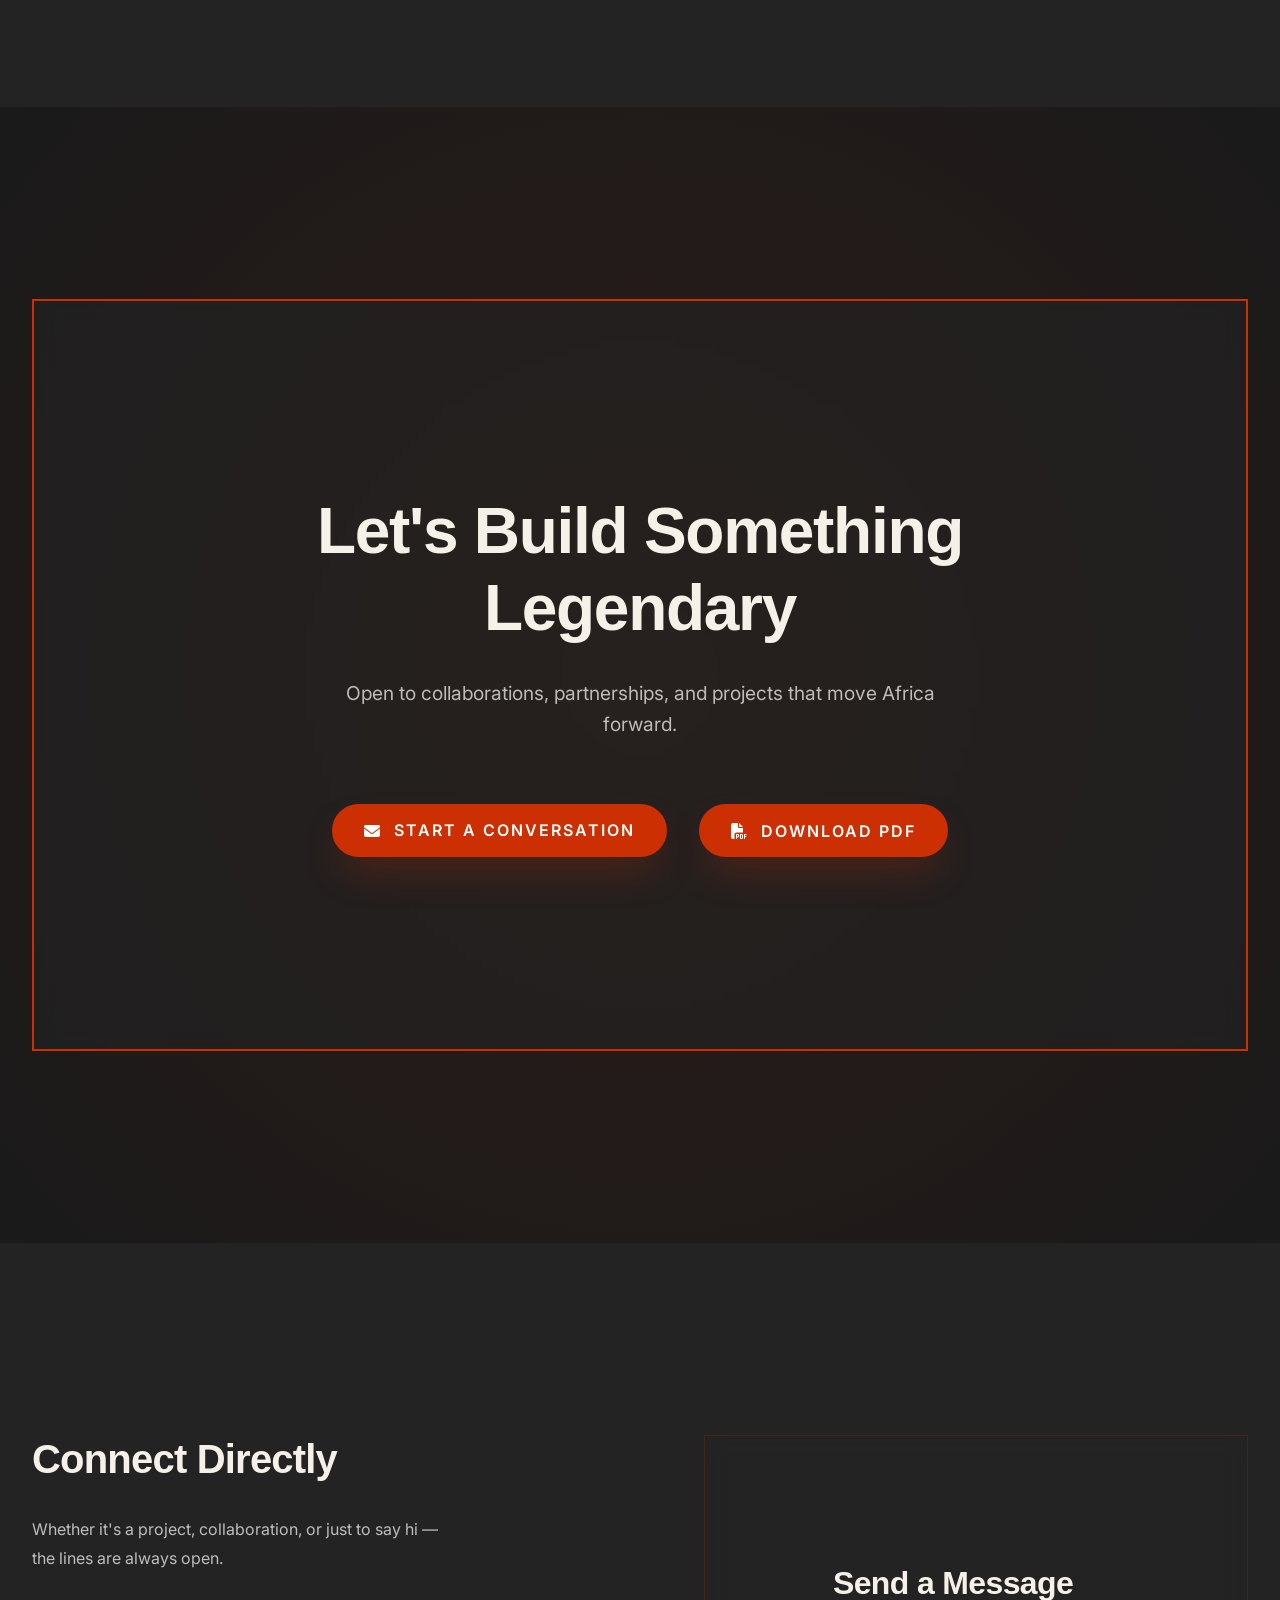
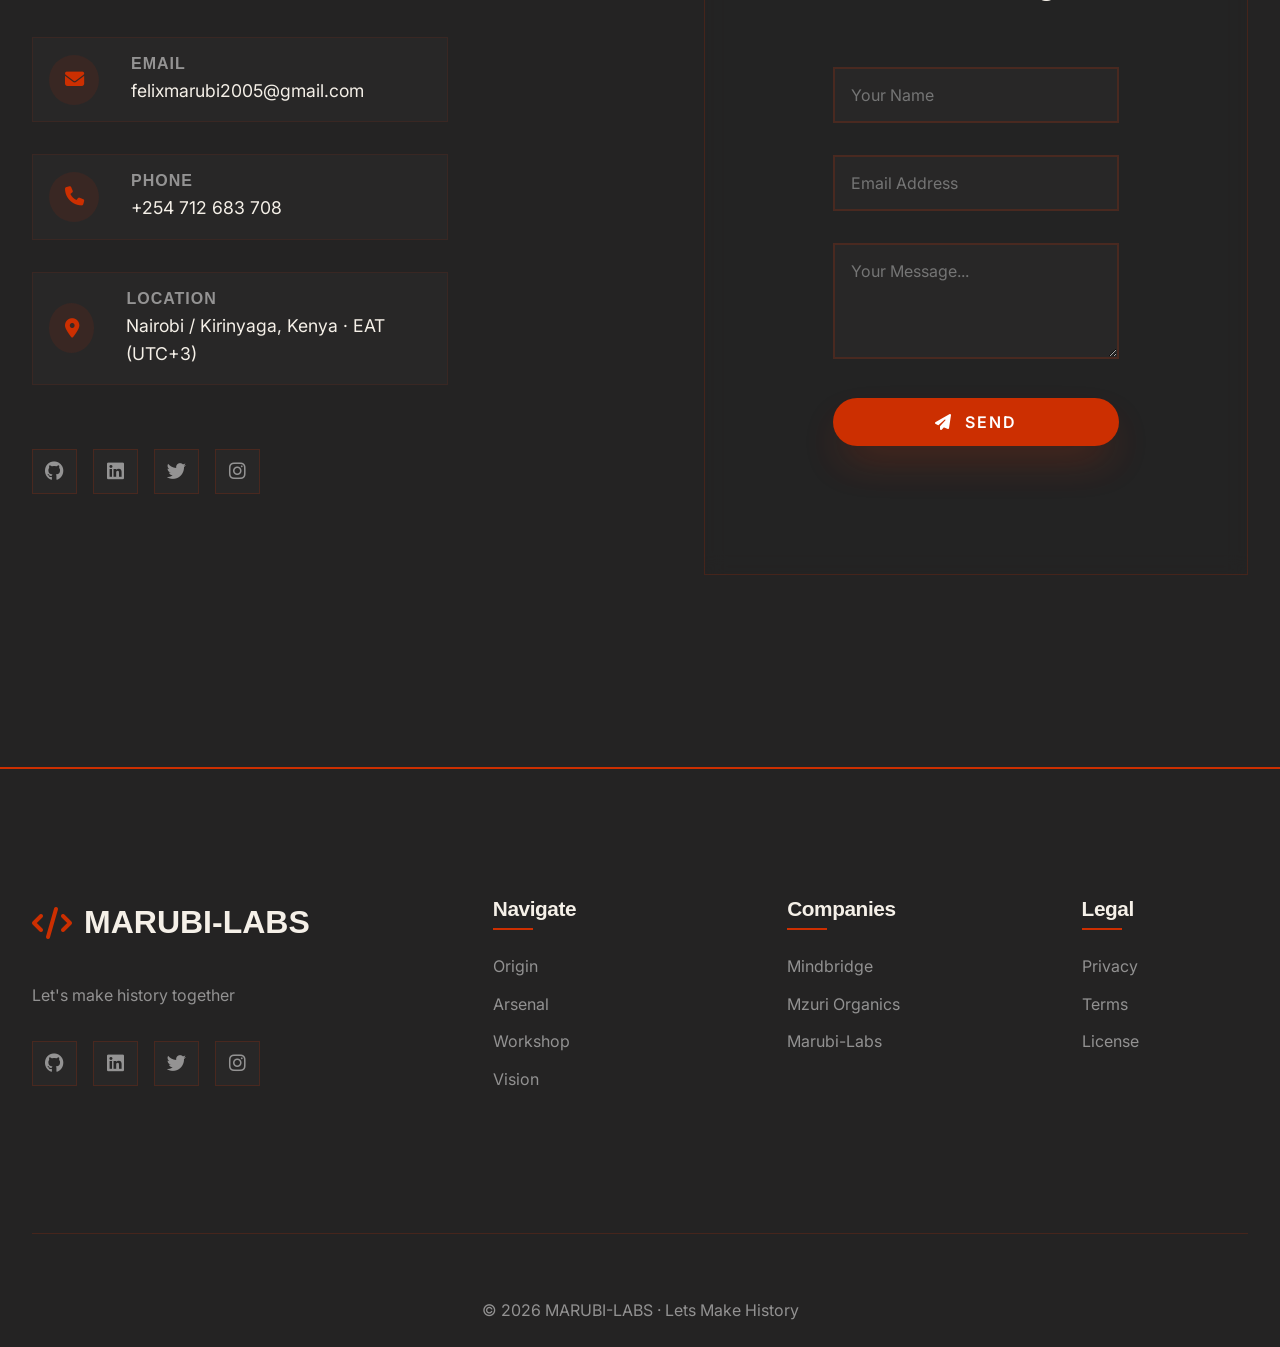
==== commit 93c7e04f: "do" ====
--- a/index.html
+++ b/index.html
@@ -624,7 +624,7 @@
                         </h1>
                         
                         <h2 class="hero-subtitle animate-slide-up delay-1">
-                            CEO & Founder at Marubi-Labs · Building Mindbridge & Mzuri Organics
+                            CEO & Founder at Marubi-Labs · Software Engineering 
                         </h2>
                         
                         <p class="hero-description animate-slide-up delay-2">
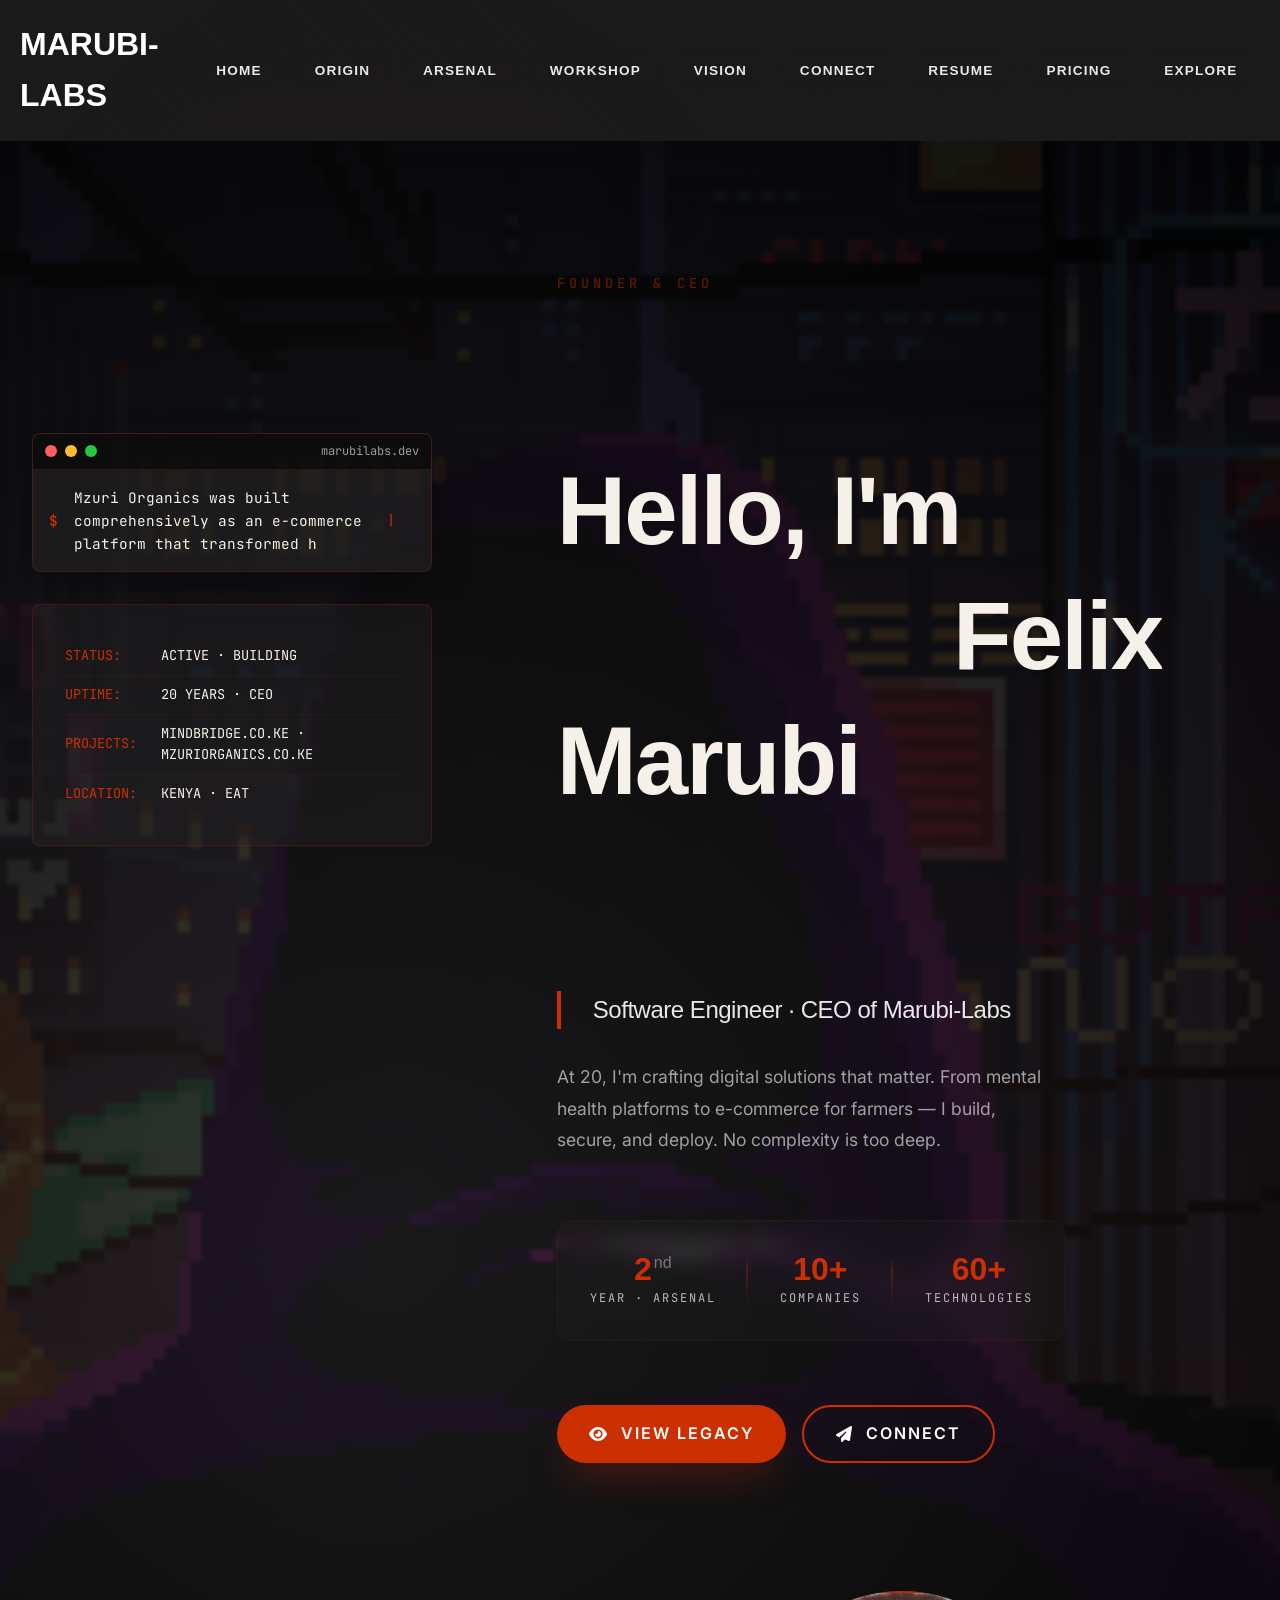
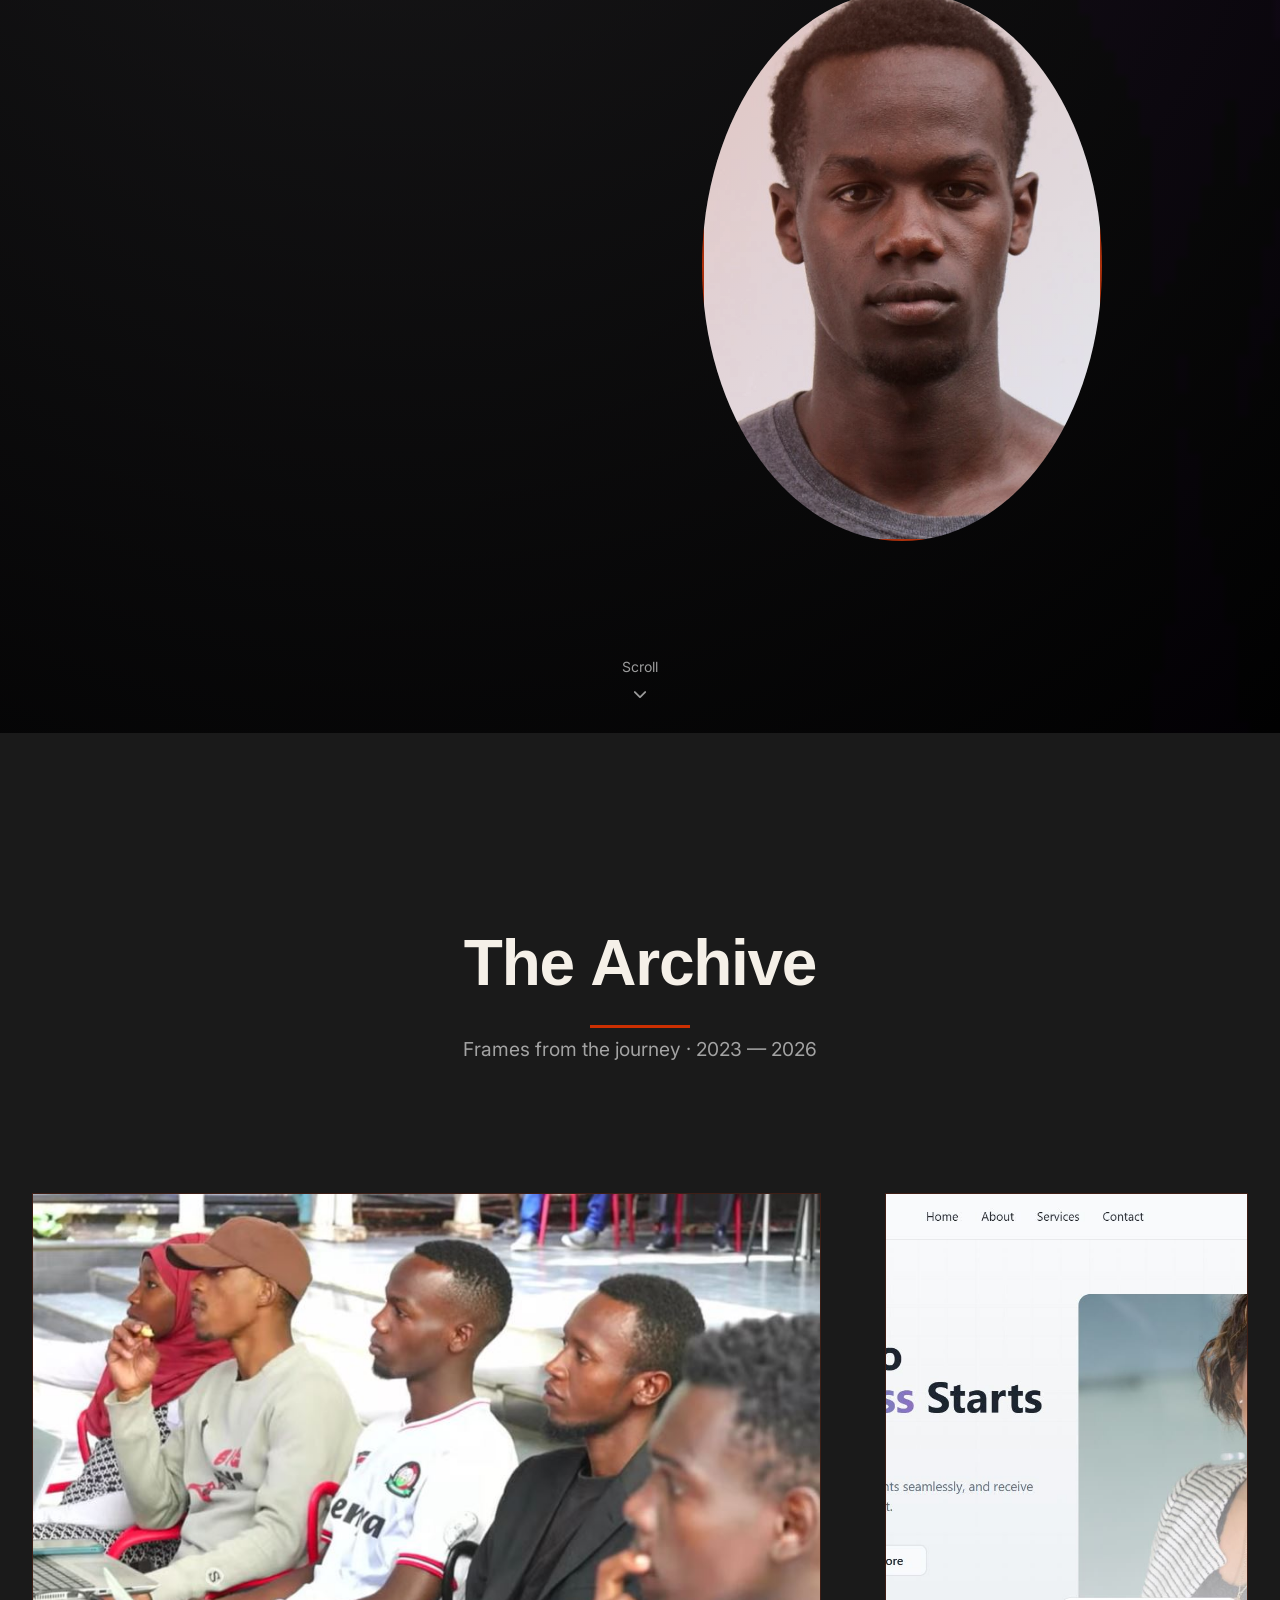
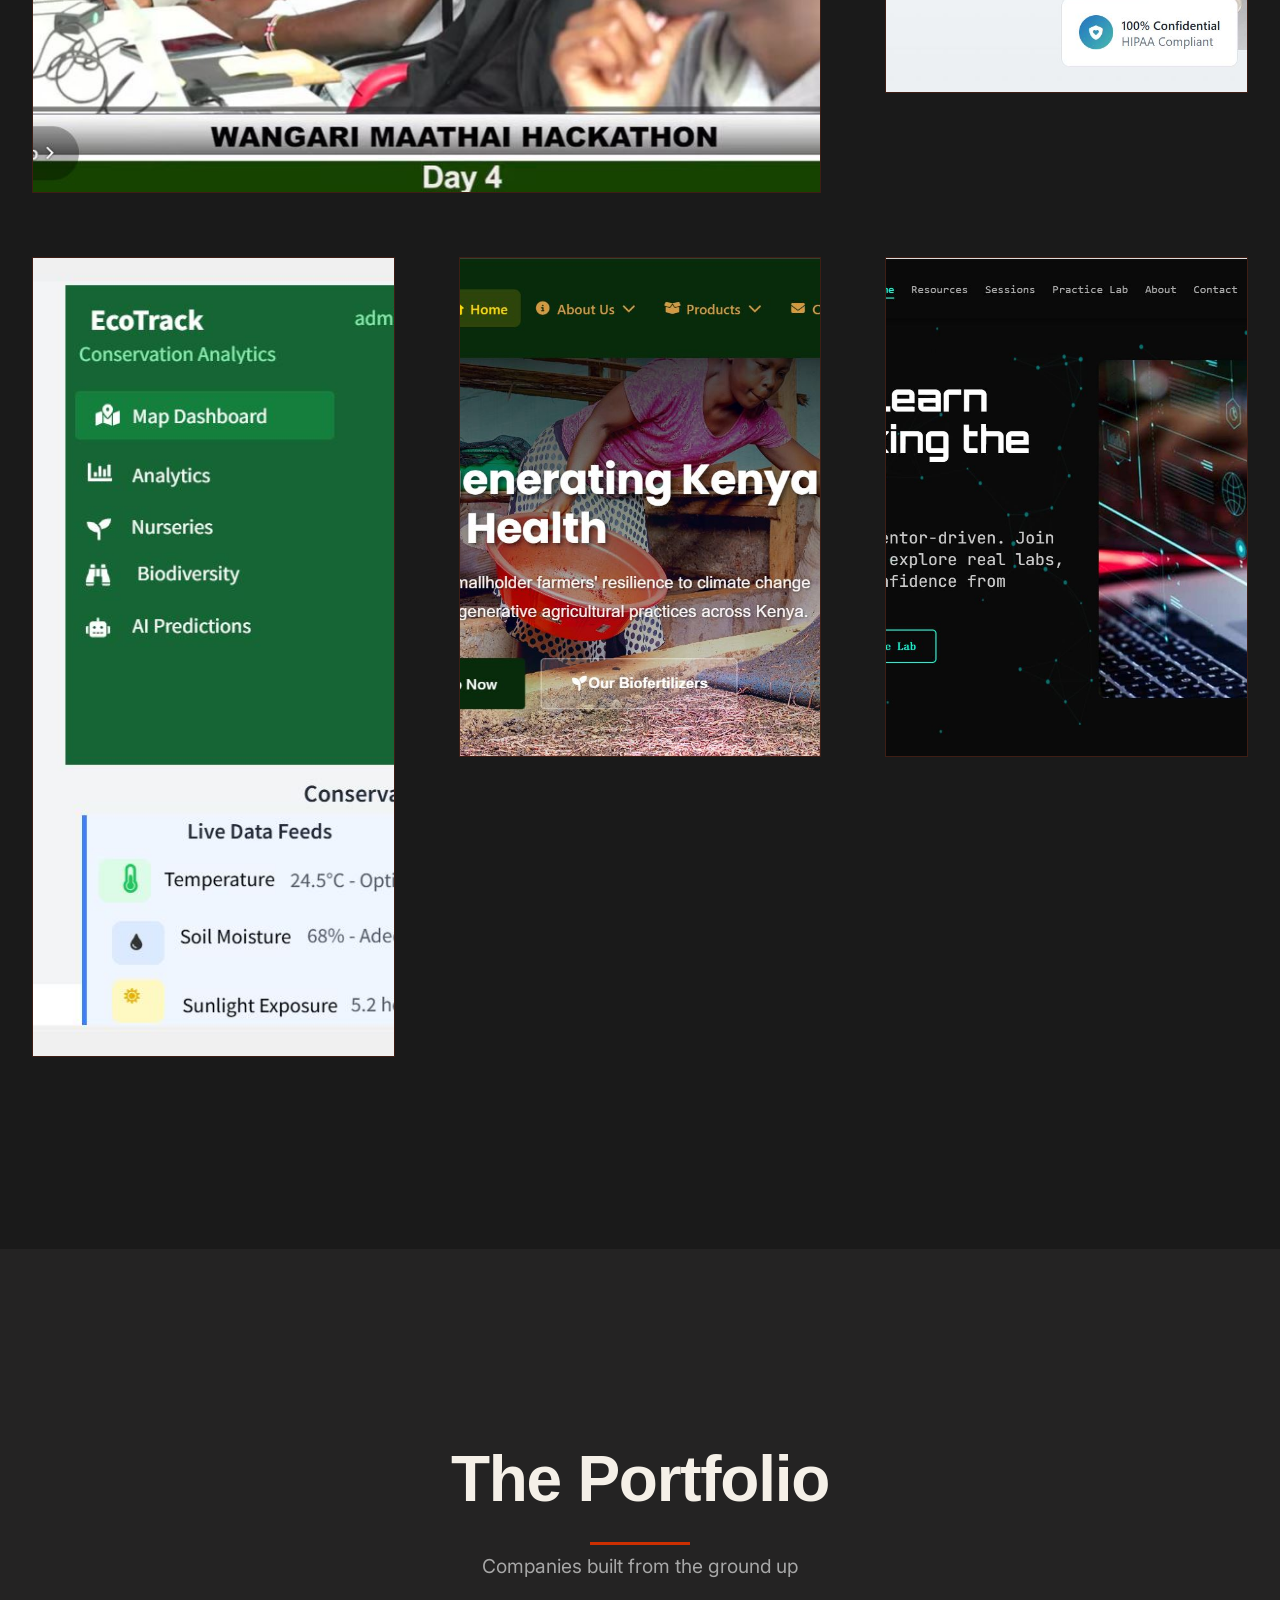
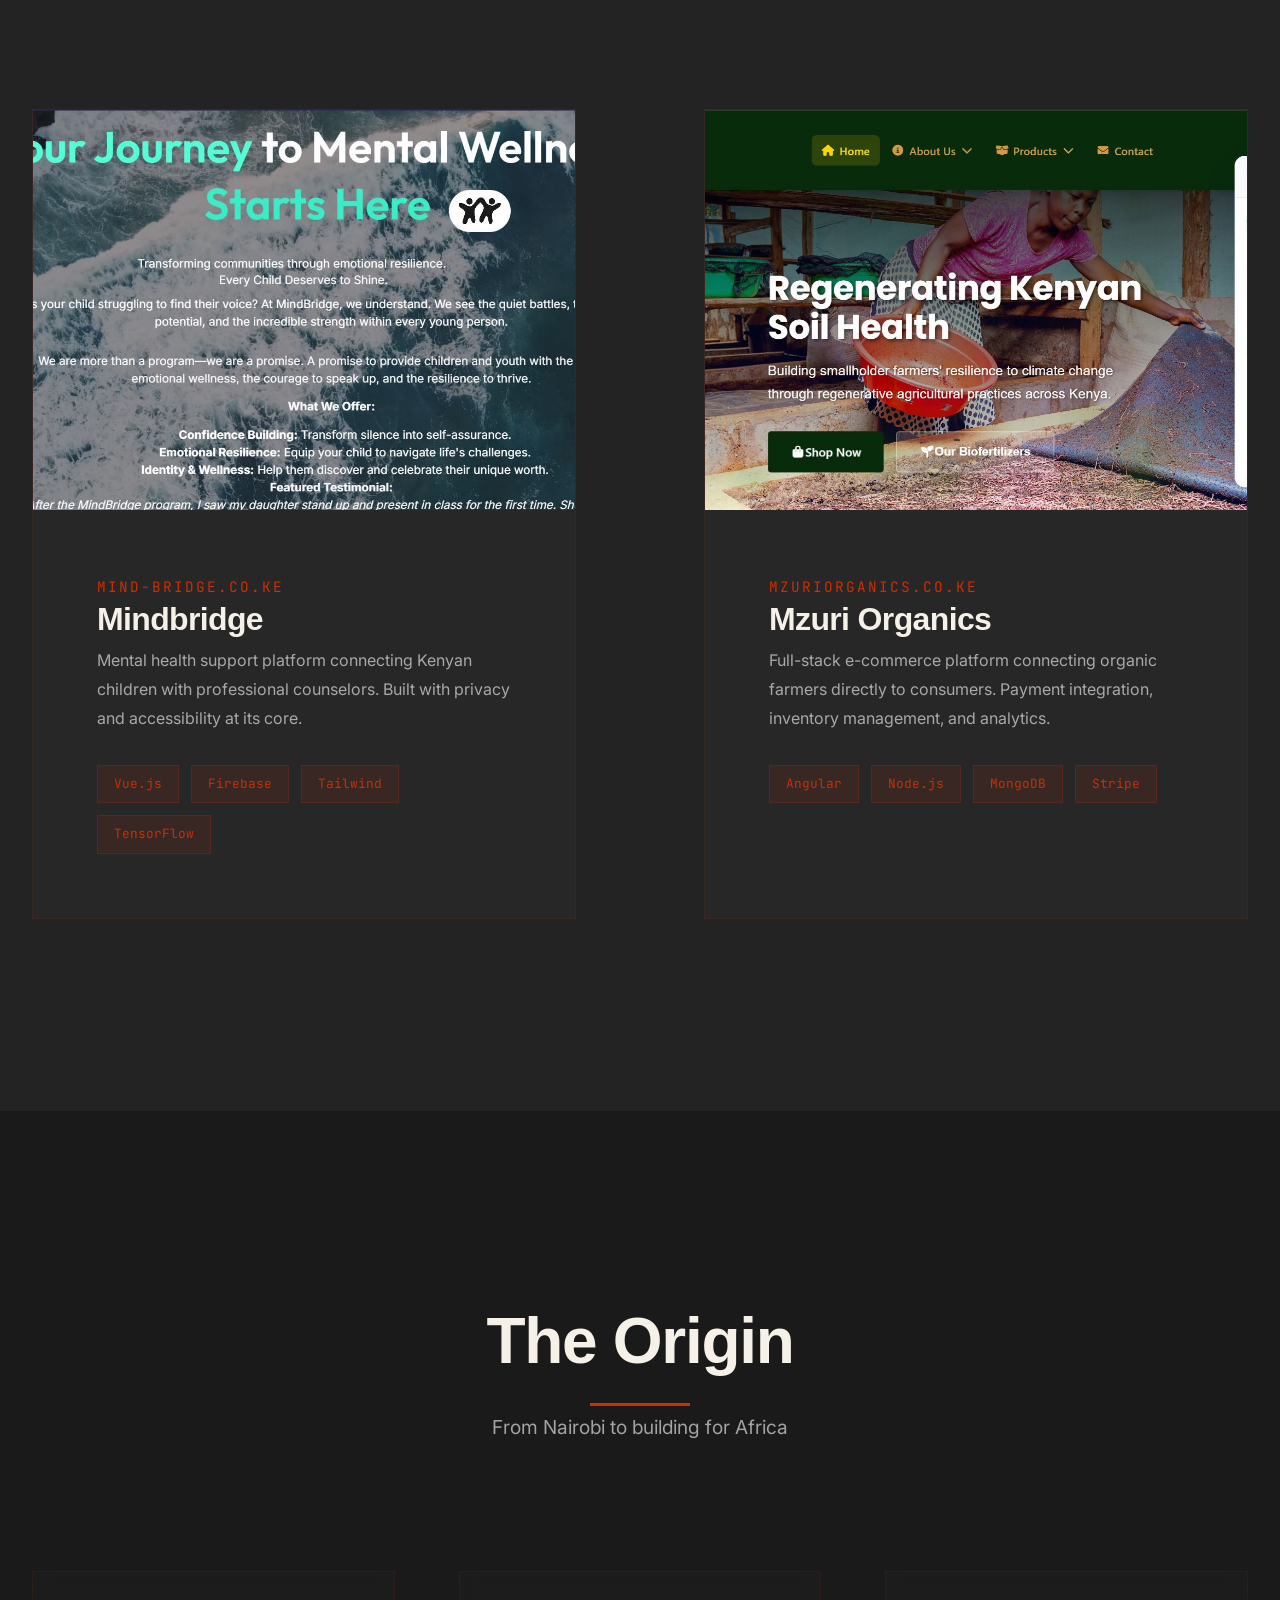
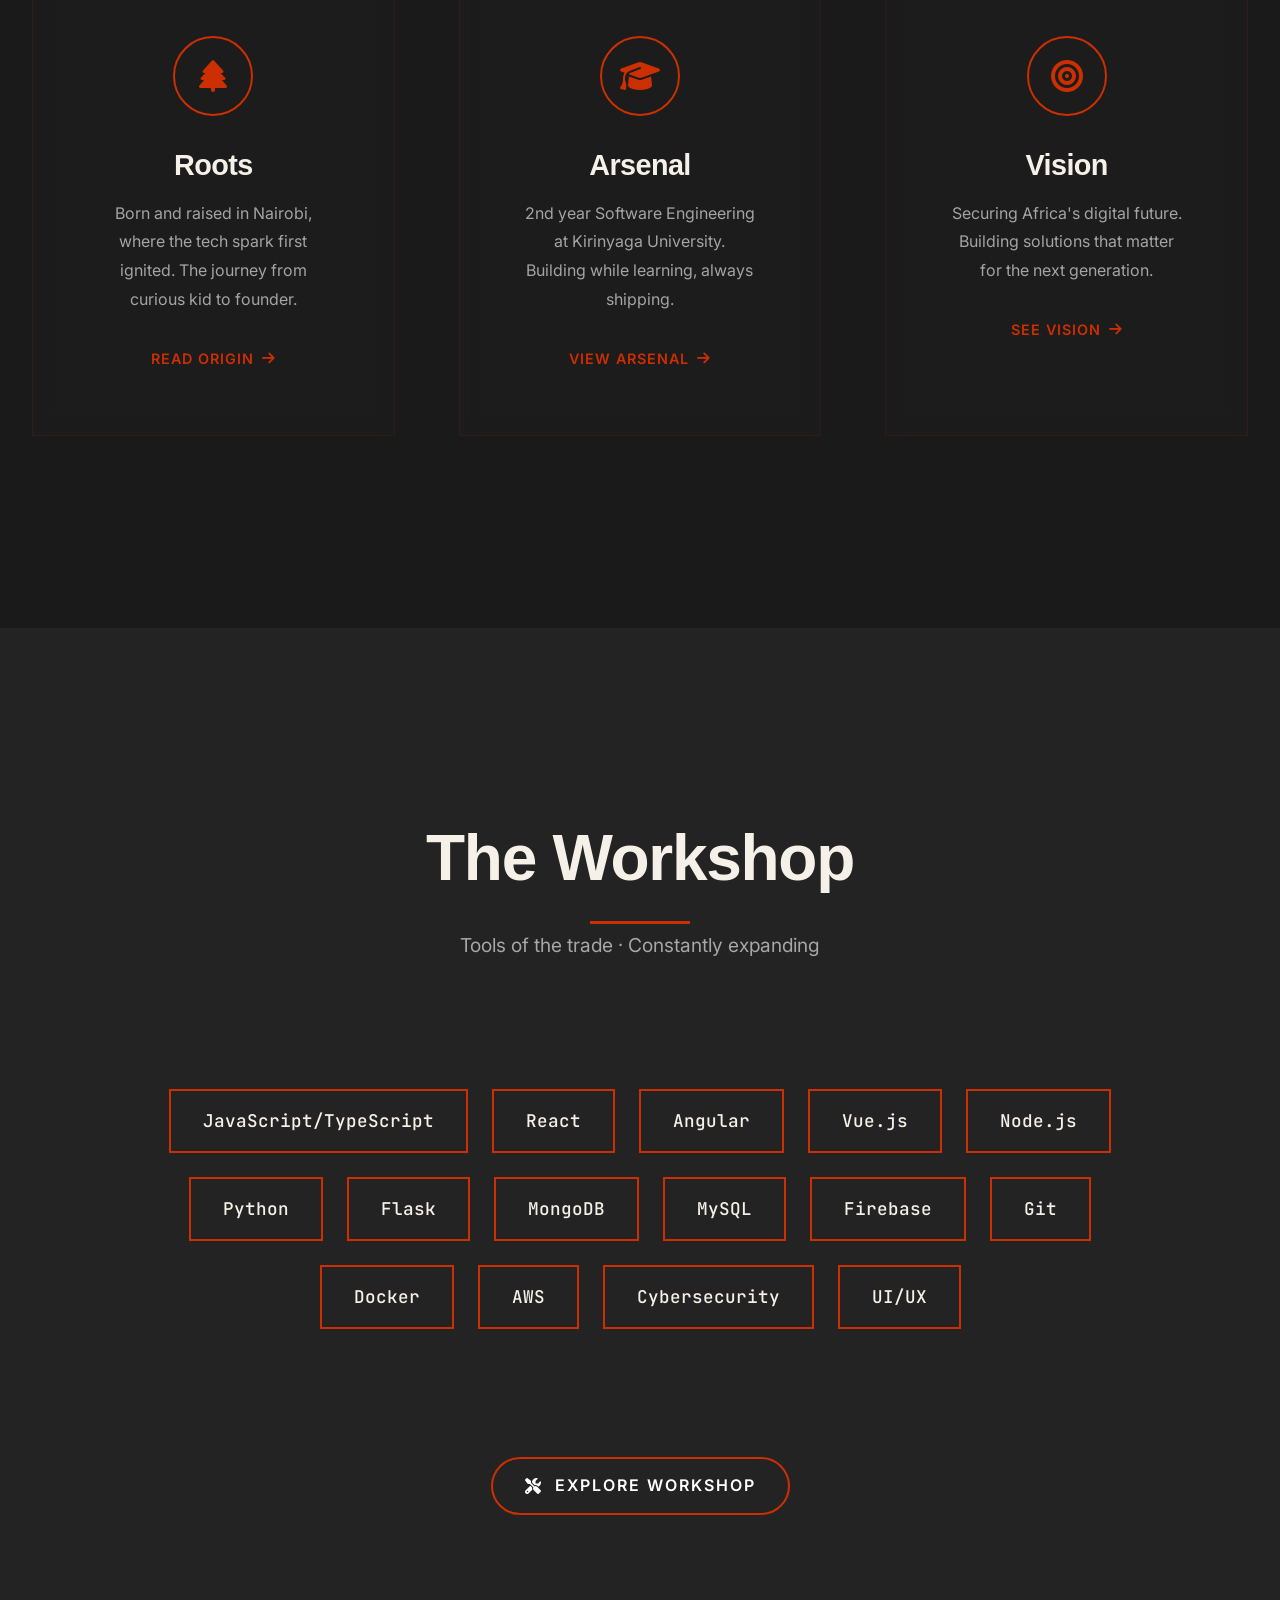
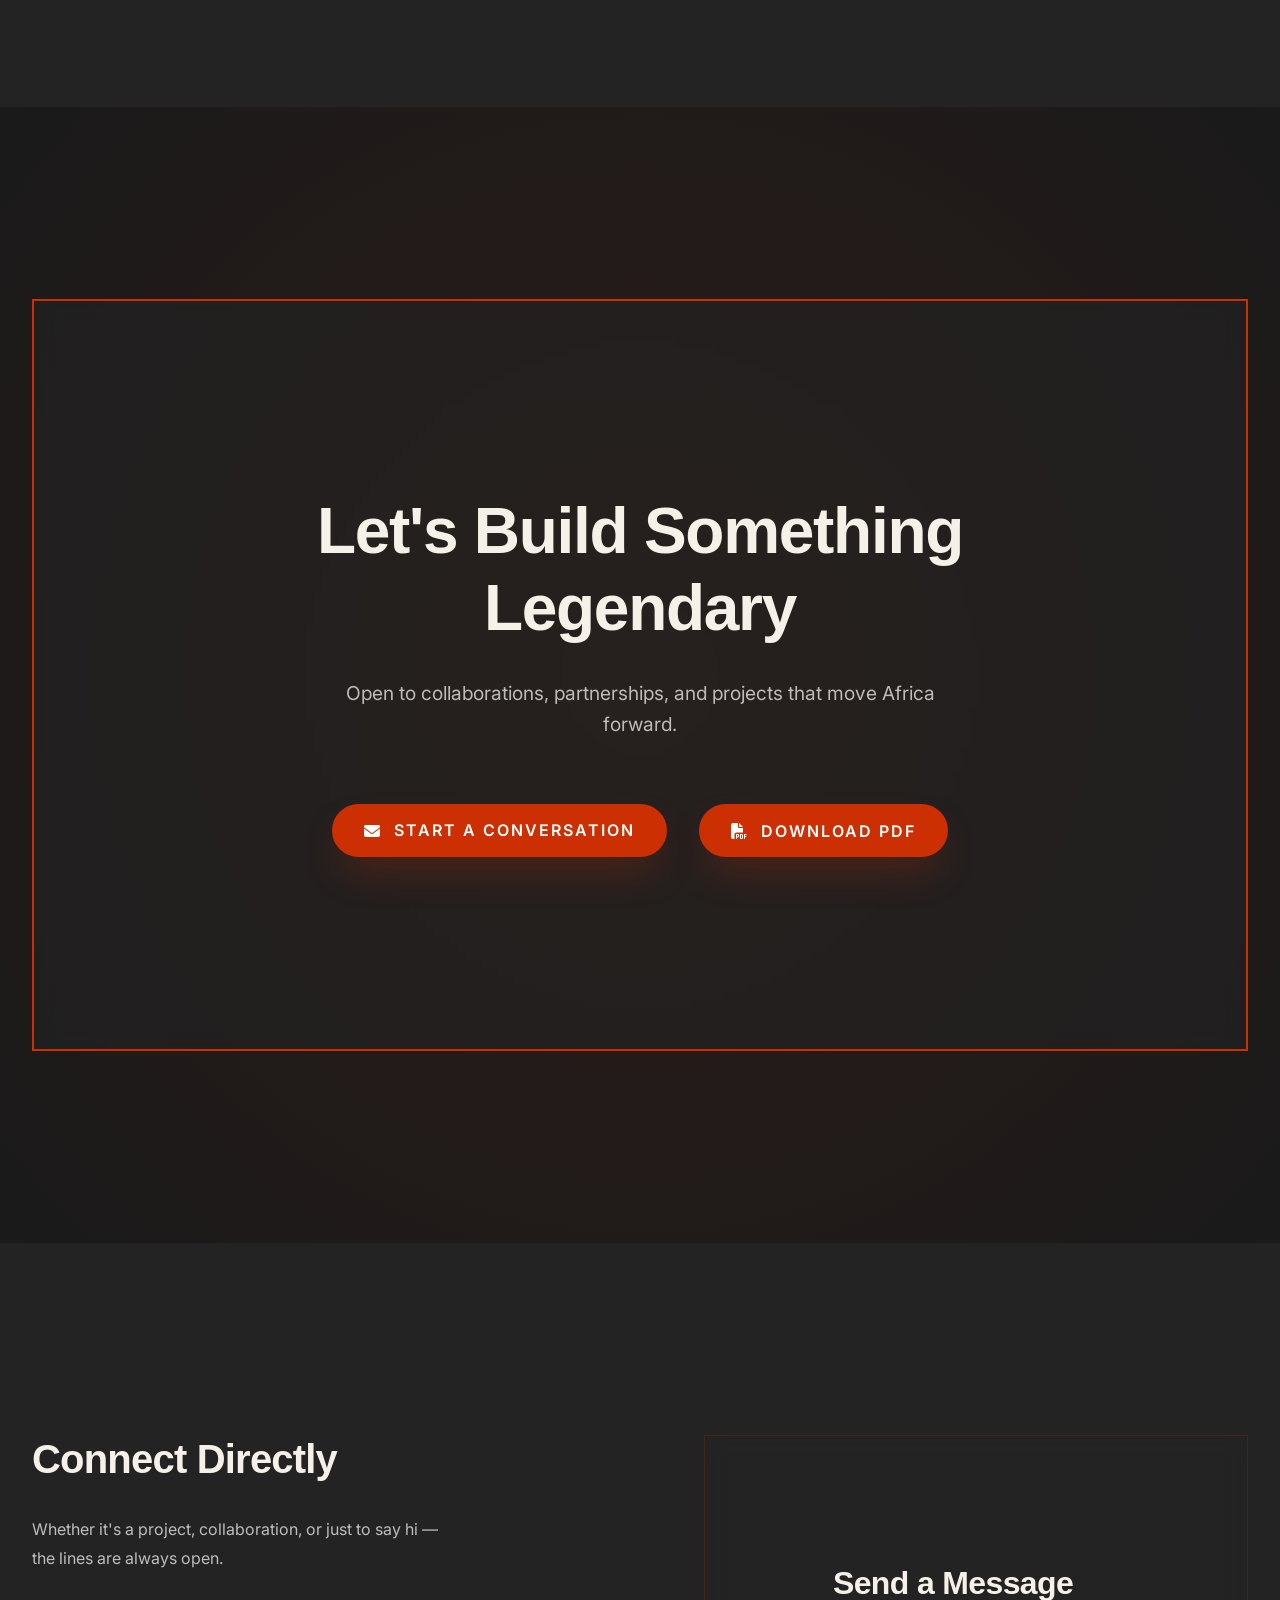
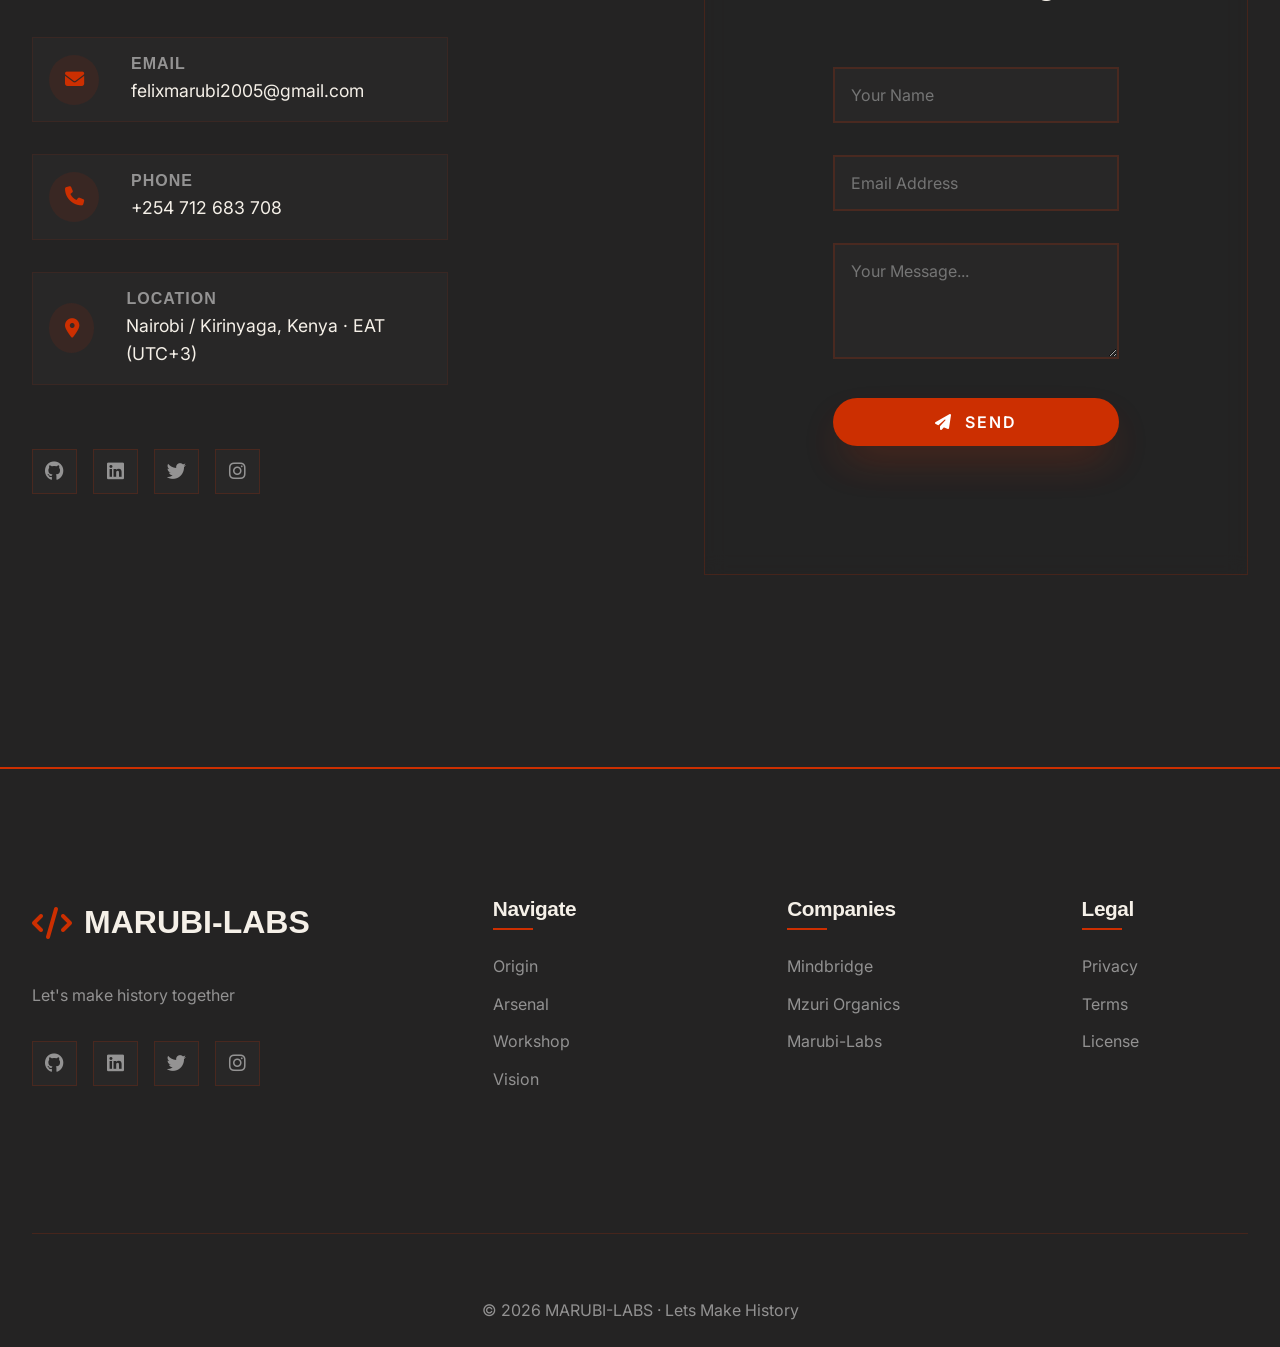
==== commit dde0775f: "so" ====
--- a/index.html
+++ b/index.html
@@ -624,7 +624,7 @@
                         </h1>
                         
                         <h2 class="hero-subtitle animate-slide-up delay-1">
-                            CEO & Founder at Marubi-Labs · Software Engineering 
+                            Software Engineer · CEO of Marubi-Labs
                         </h2>
                         
                         <p class="hero-description animate-slide-up delay-2">
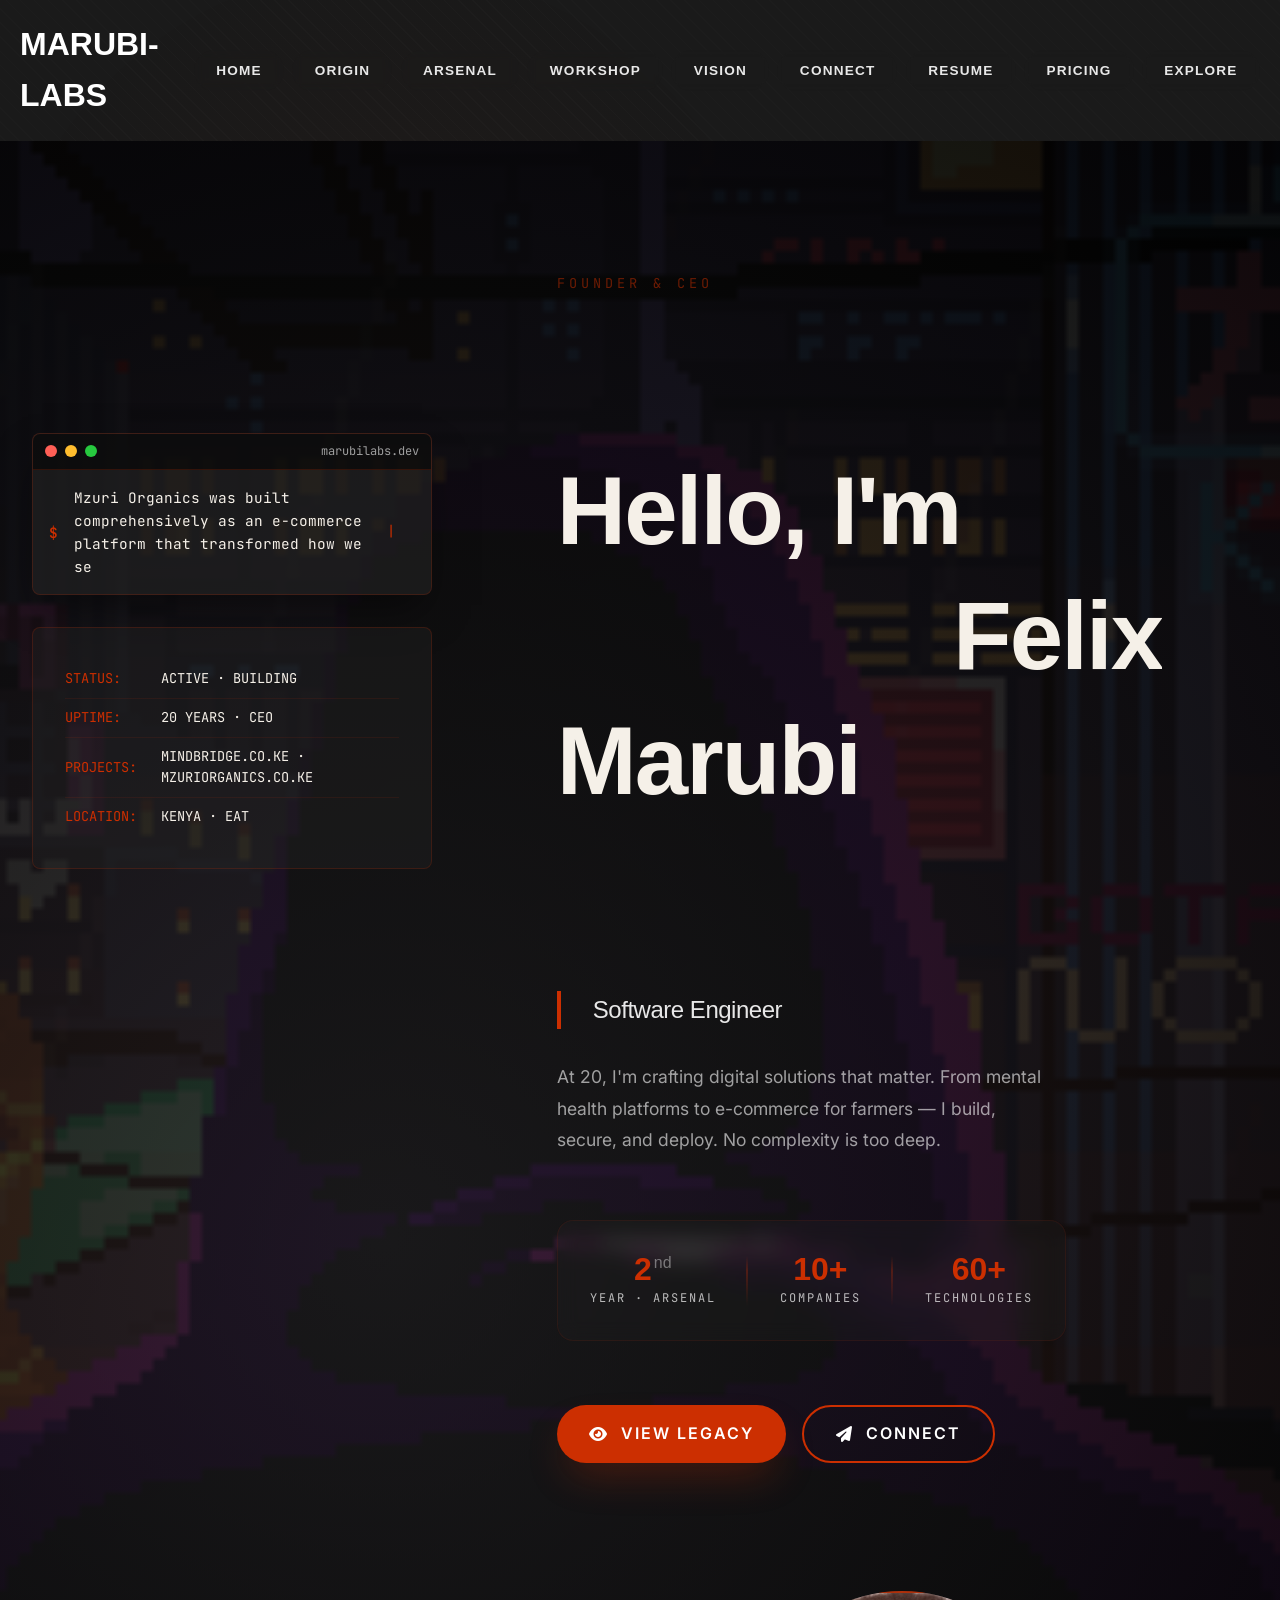
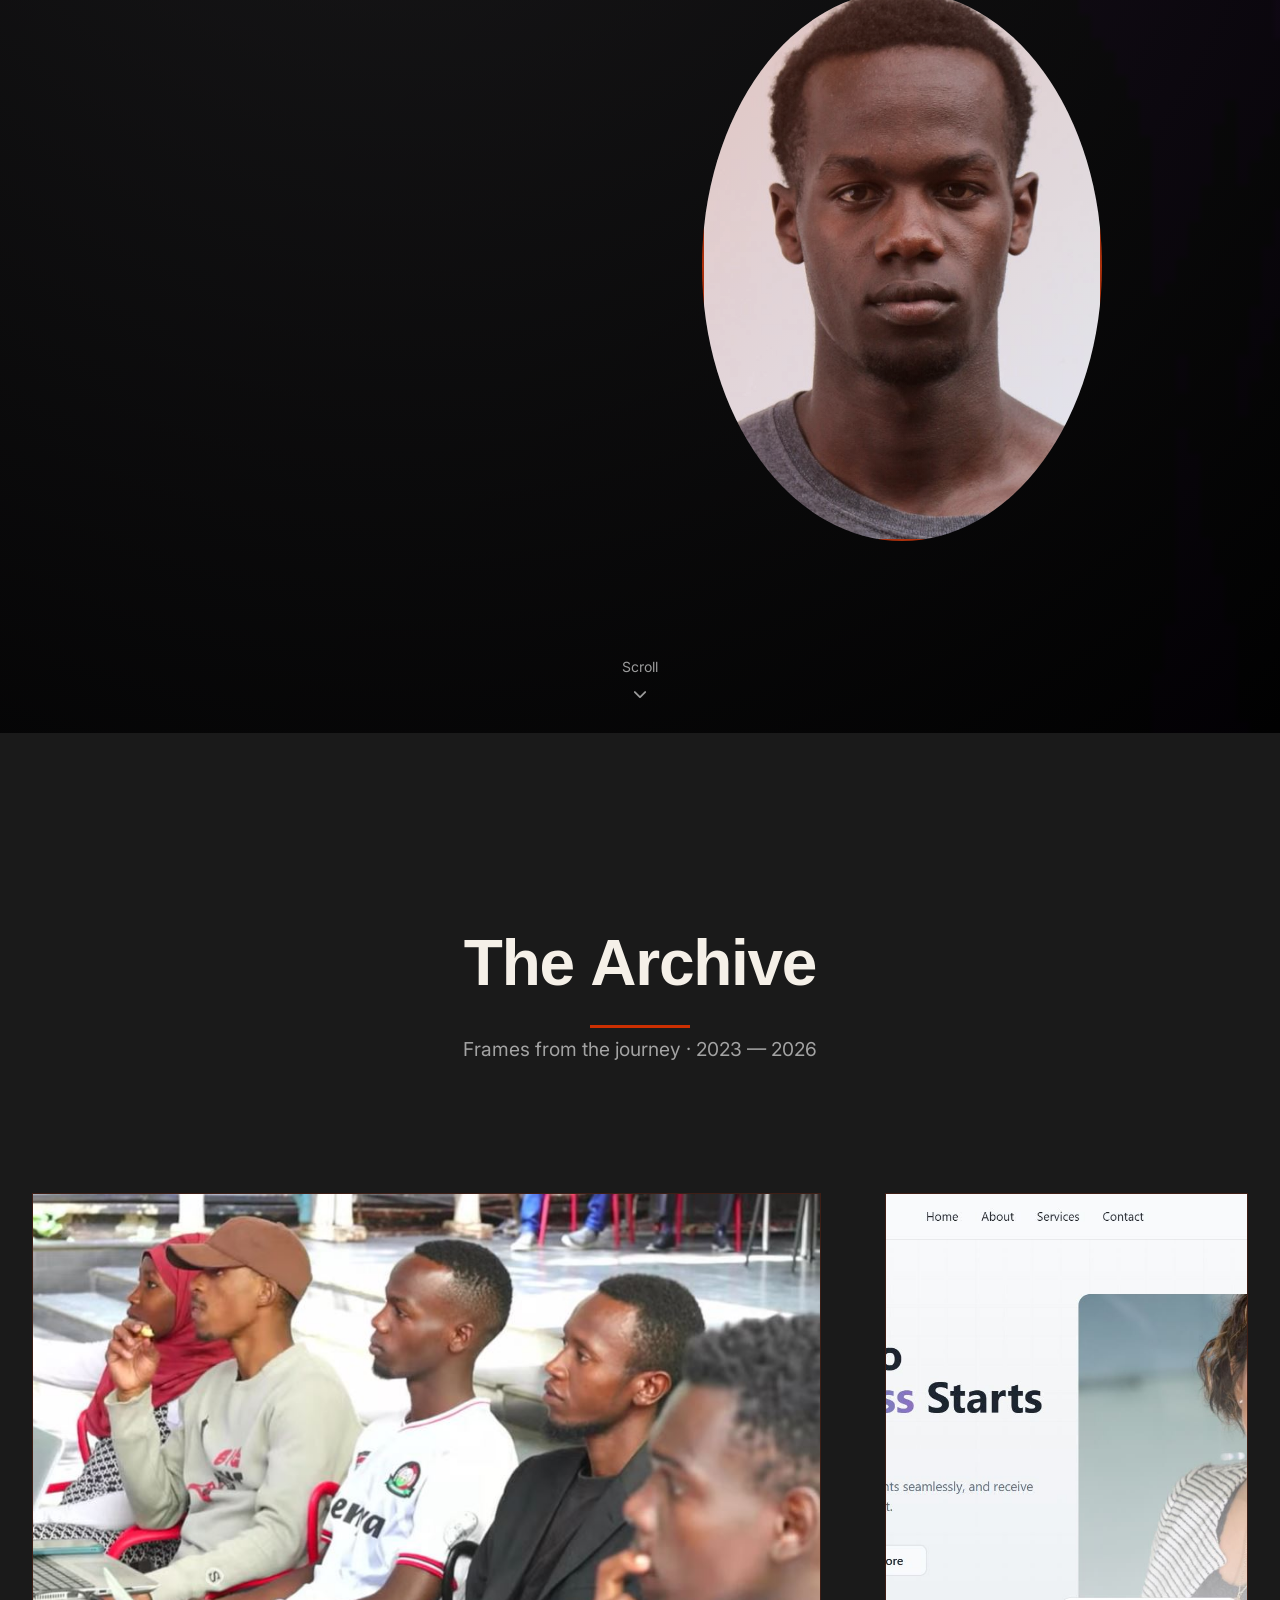
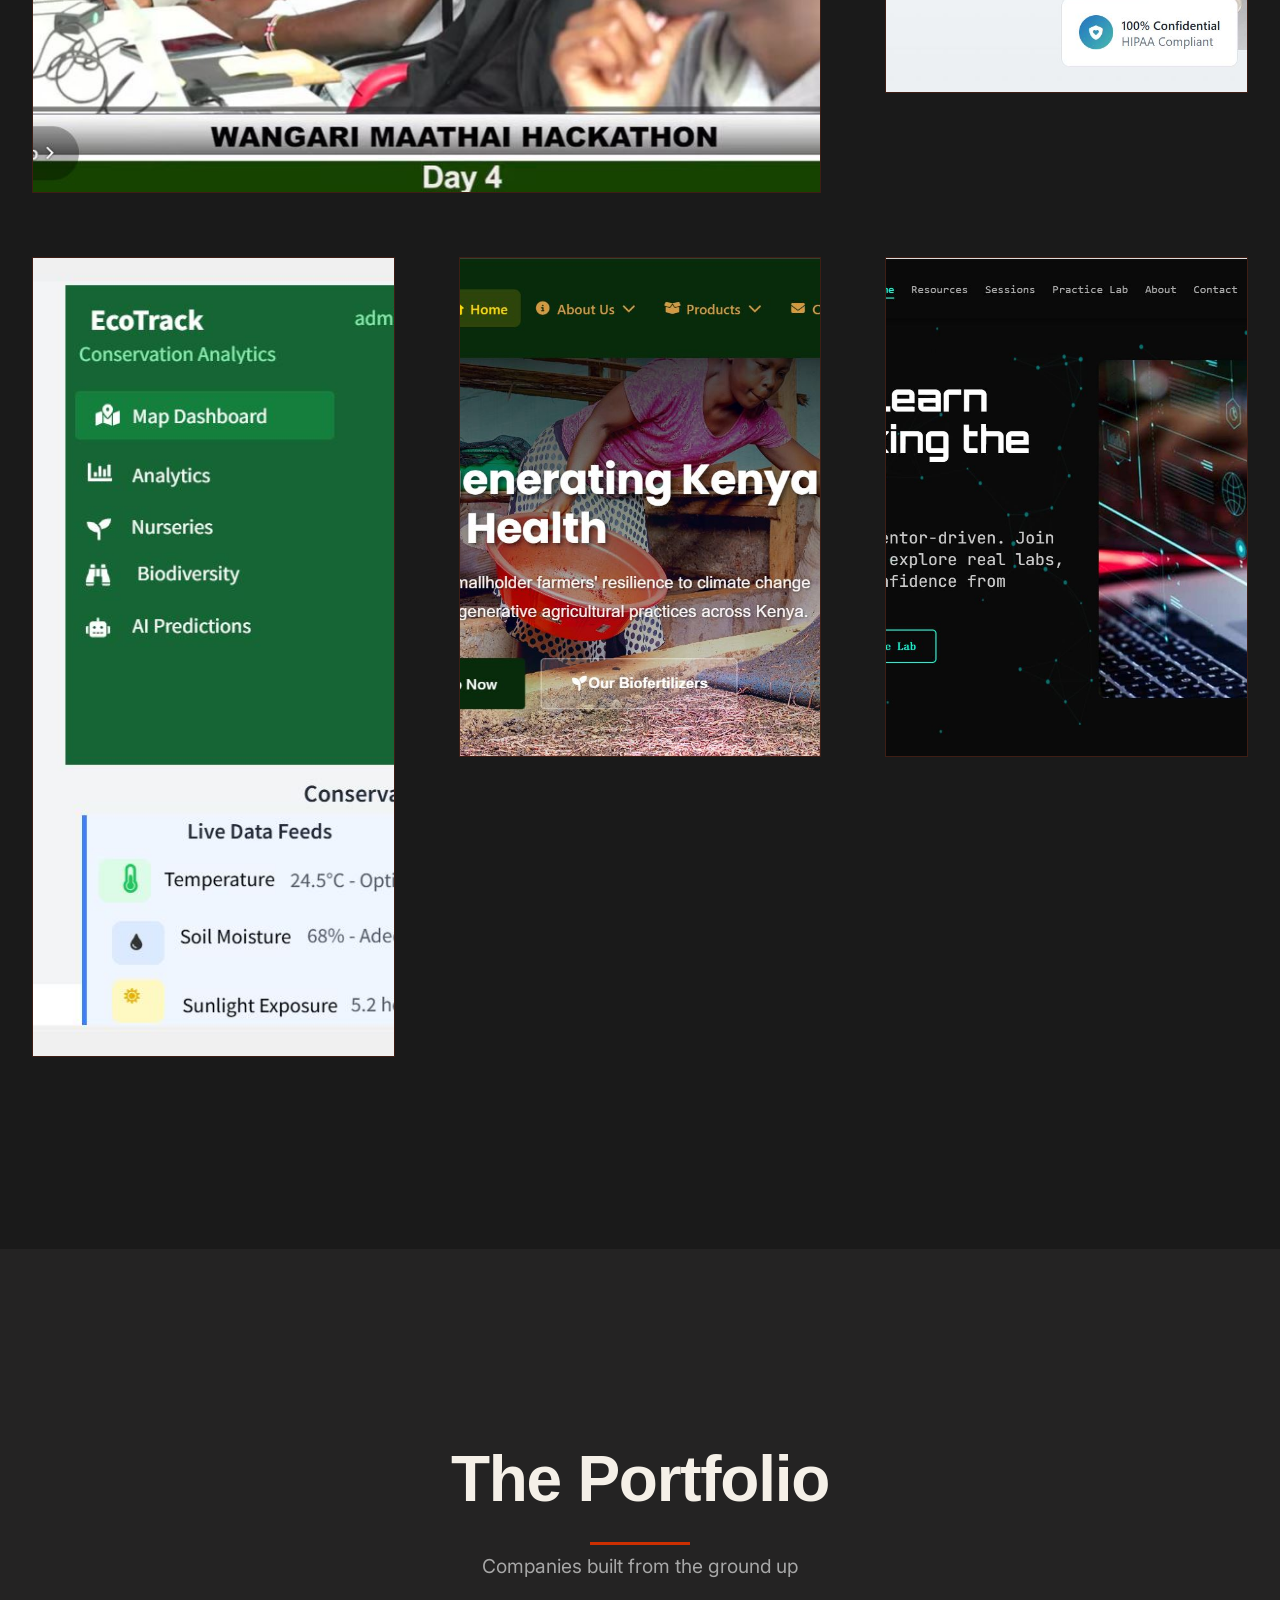
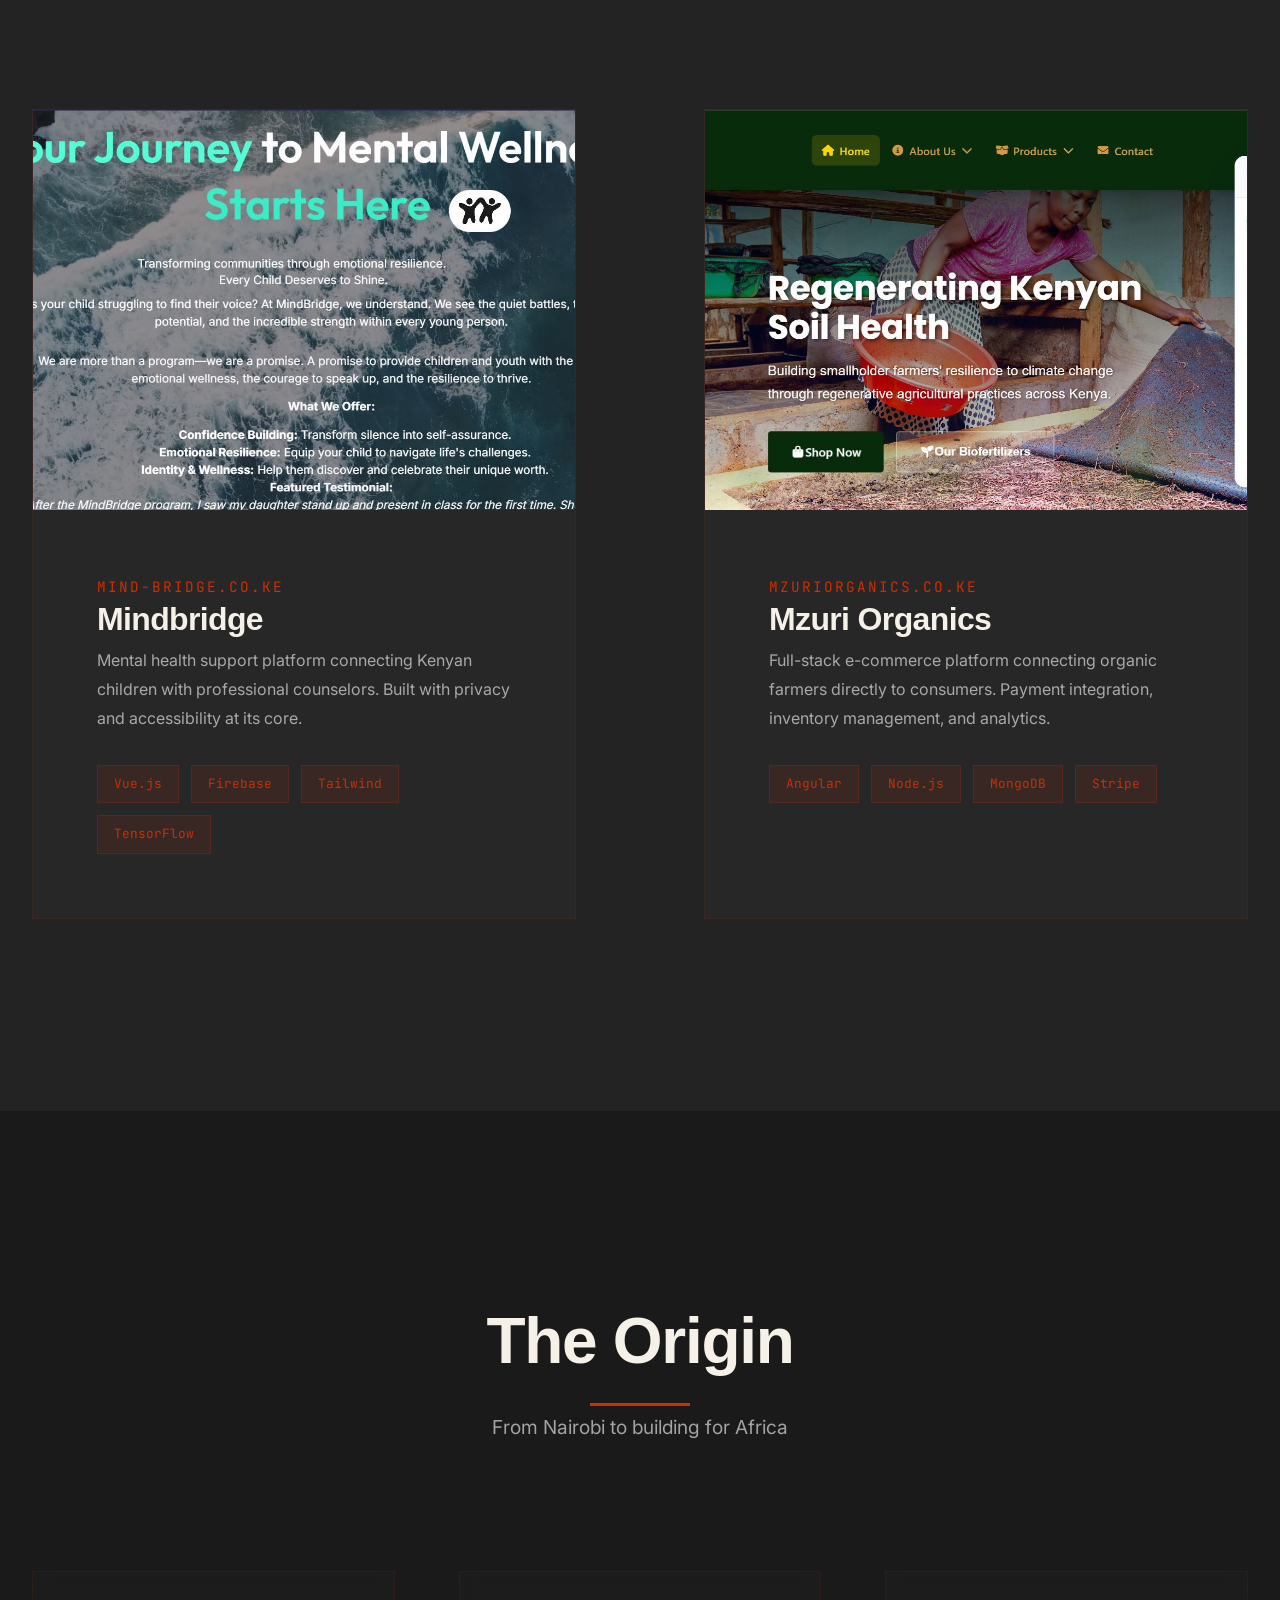
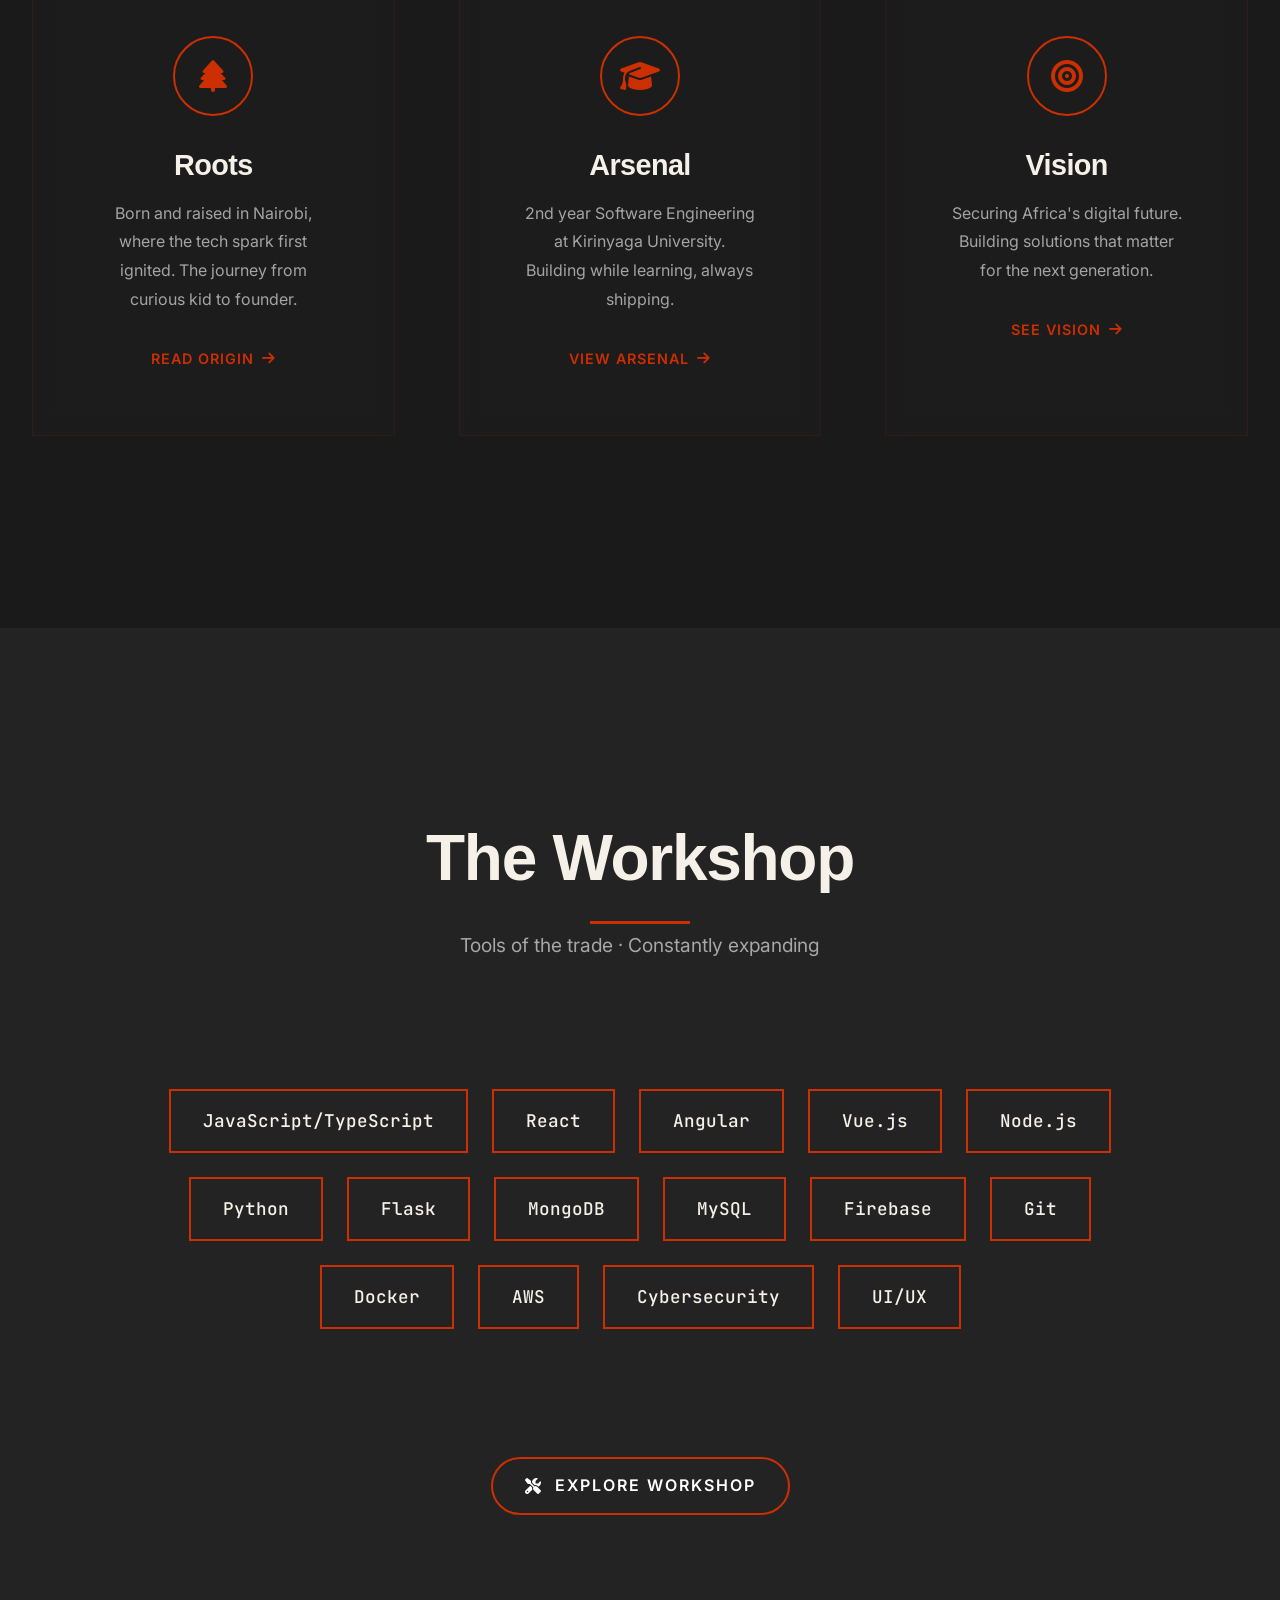
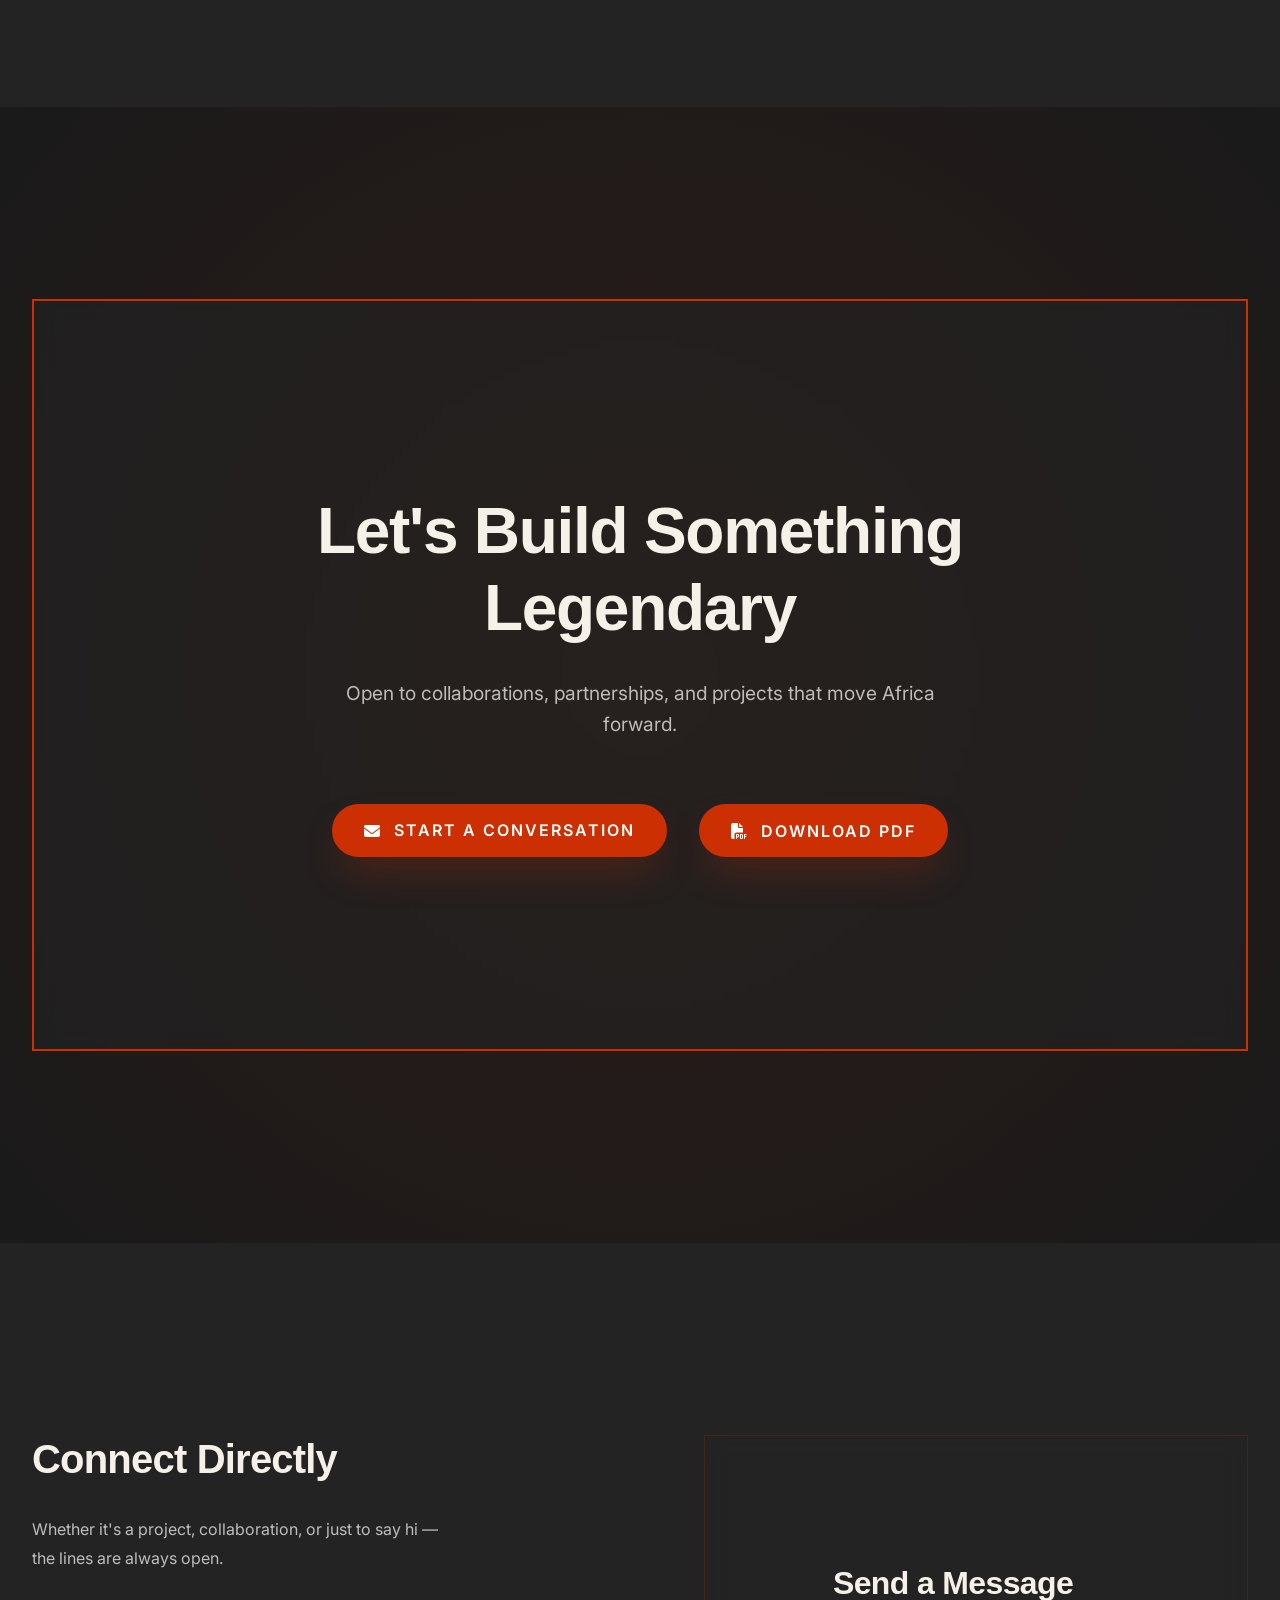
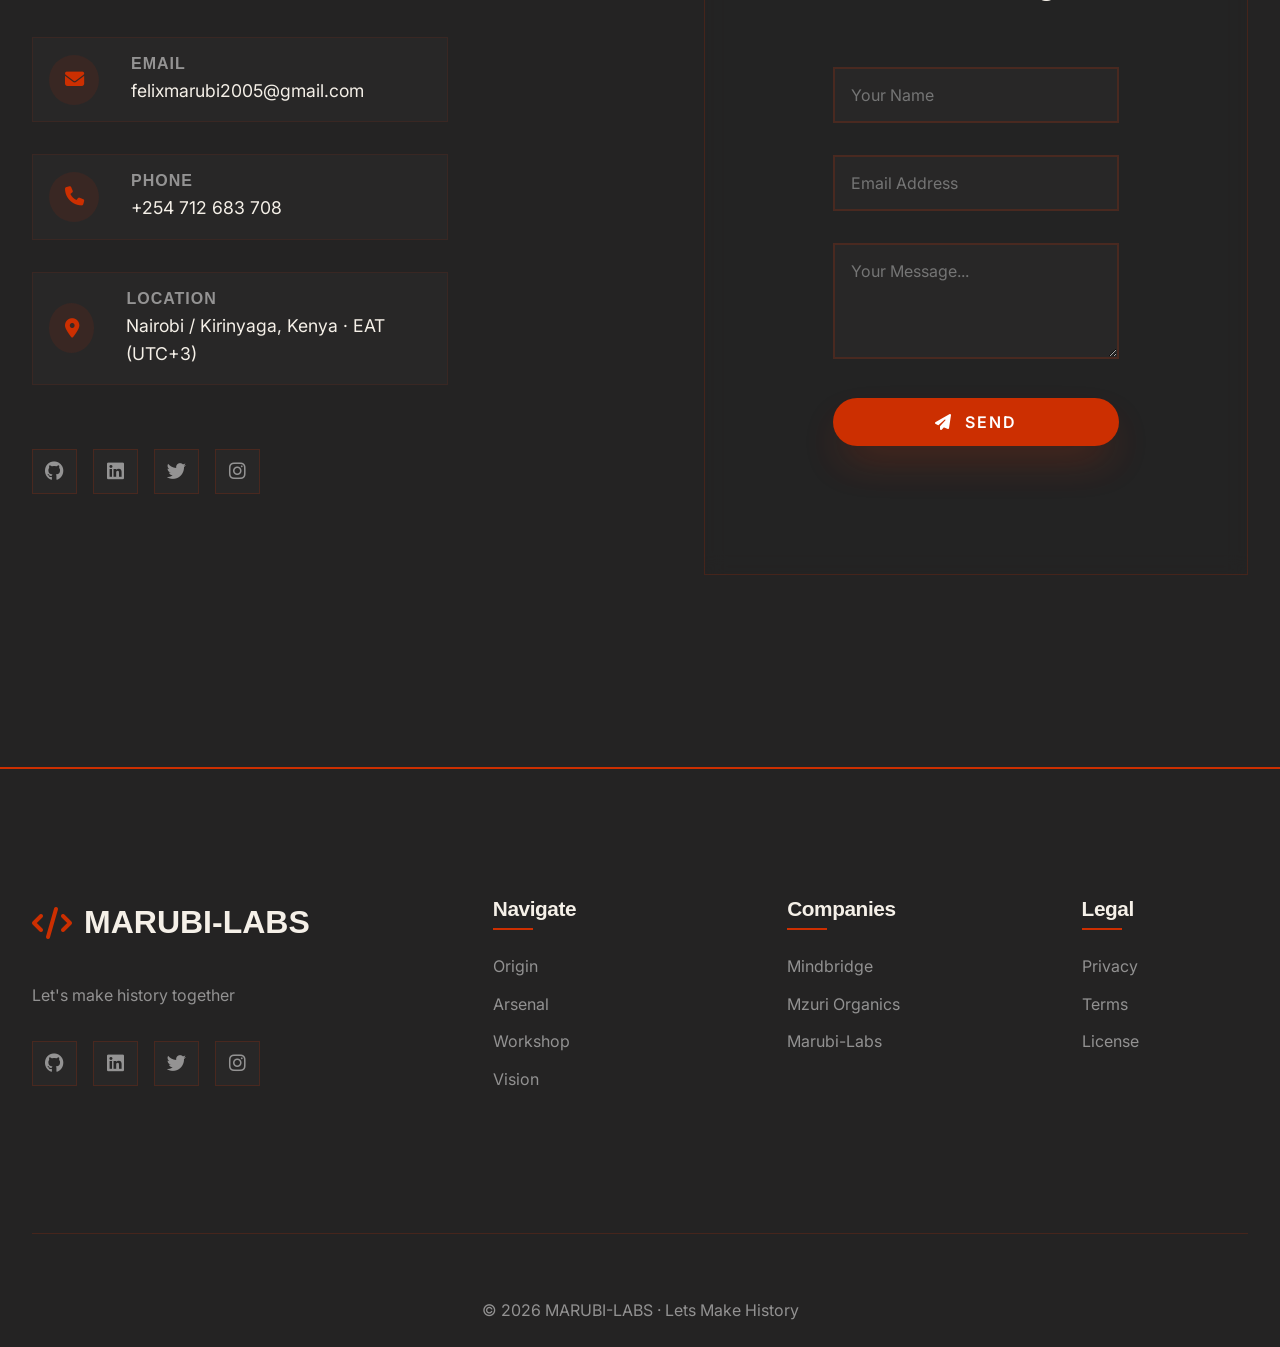
==== commit 026bd292: "sd" ====
--- a/index.html
+++ b/index.html
@@ -624,7 +624,7 @@
                         </h1>
                         
                         <h2 class="hero-subtitle animate-slide-up delay-1">
-                            Software Engineer · CEO of Marubi-Labs
+                            Software Engineer 
                         </h2>
                         
                         <p class="hero-description animate-slide-up delay-2">
